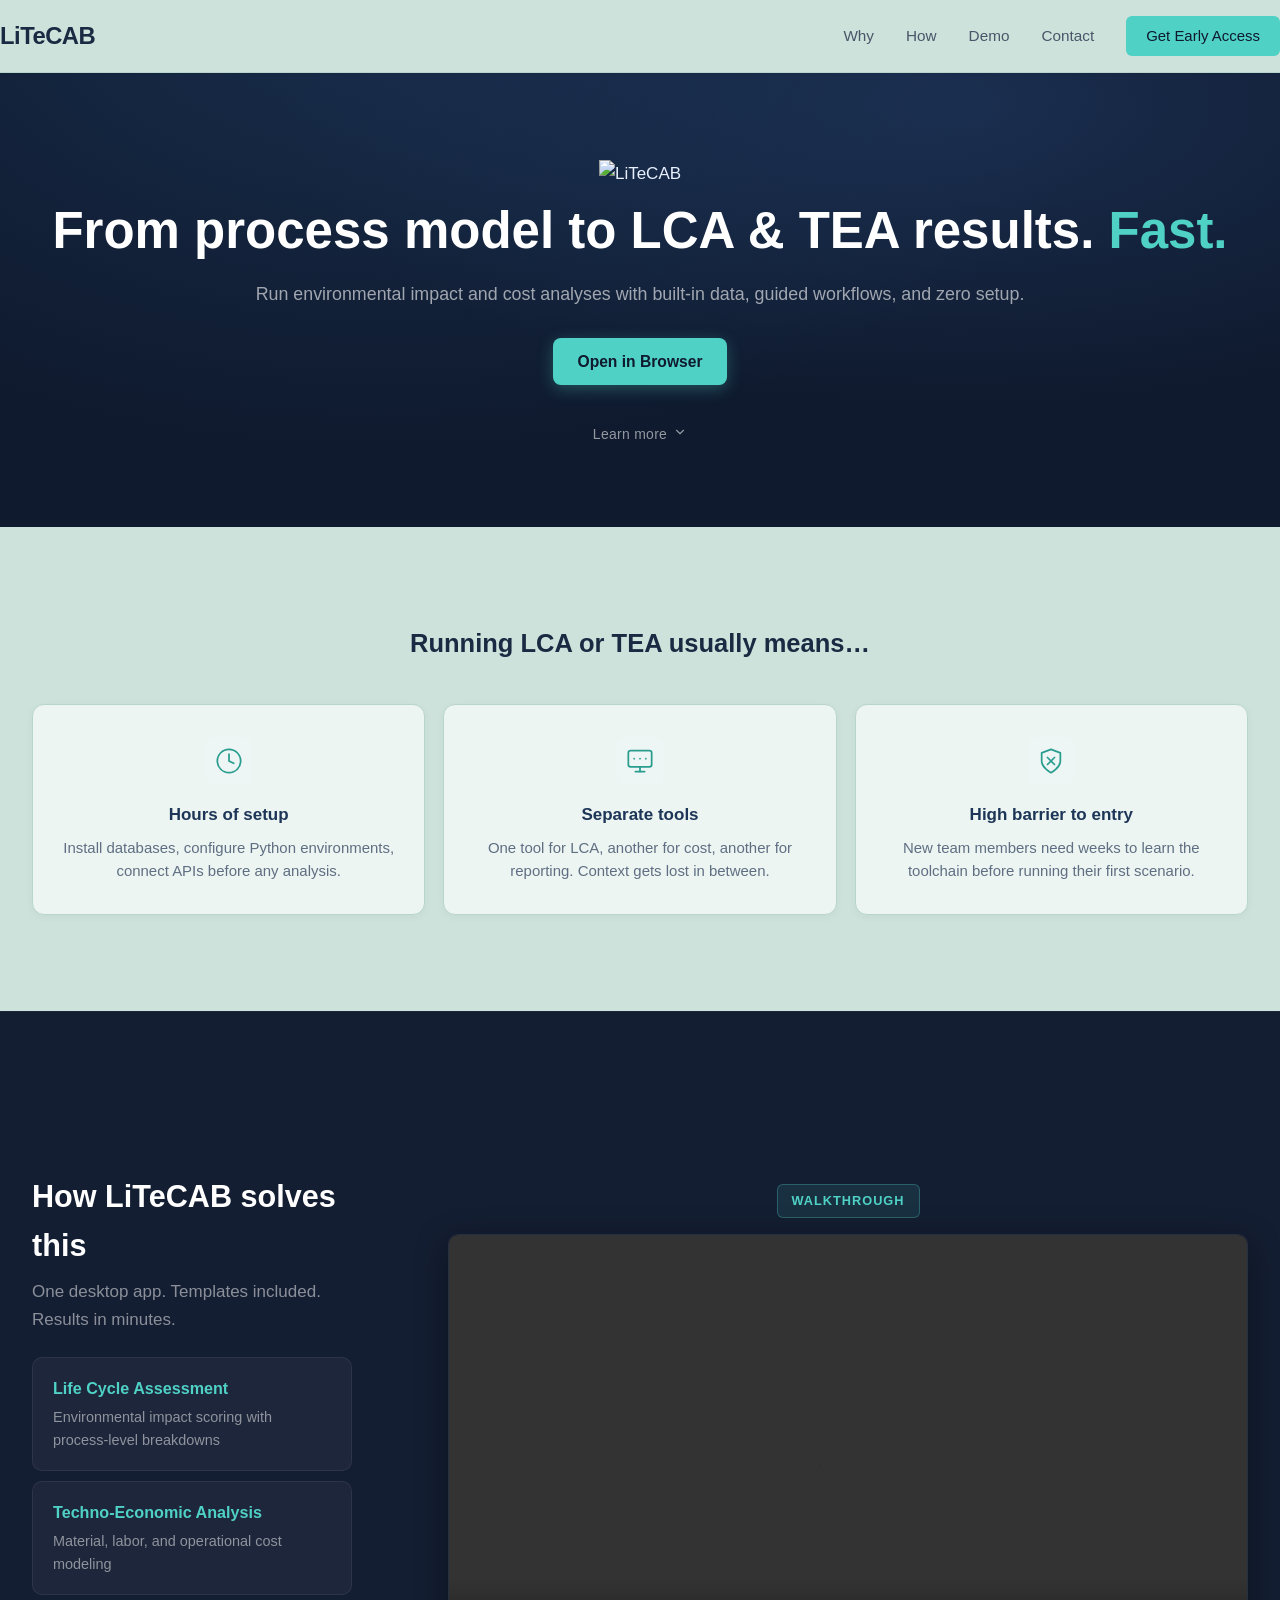
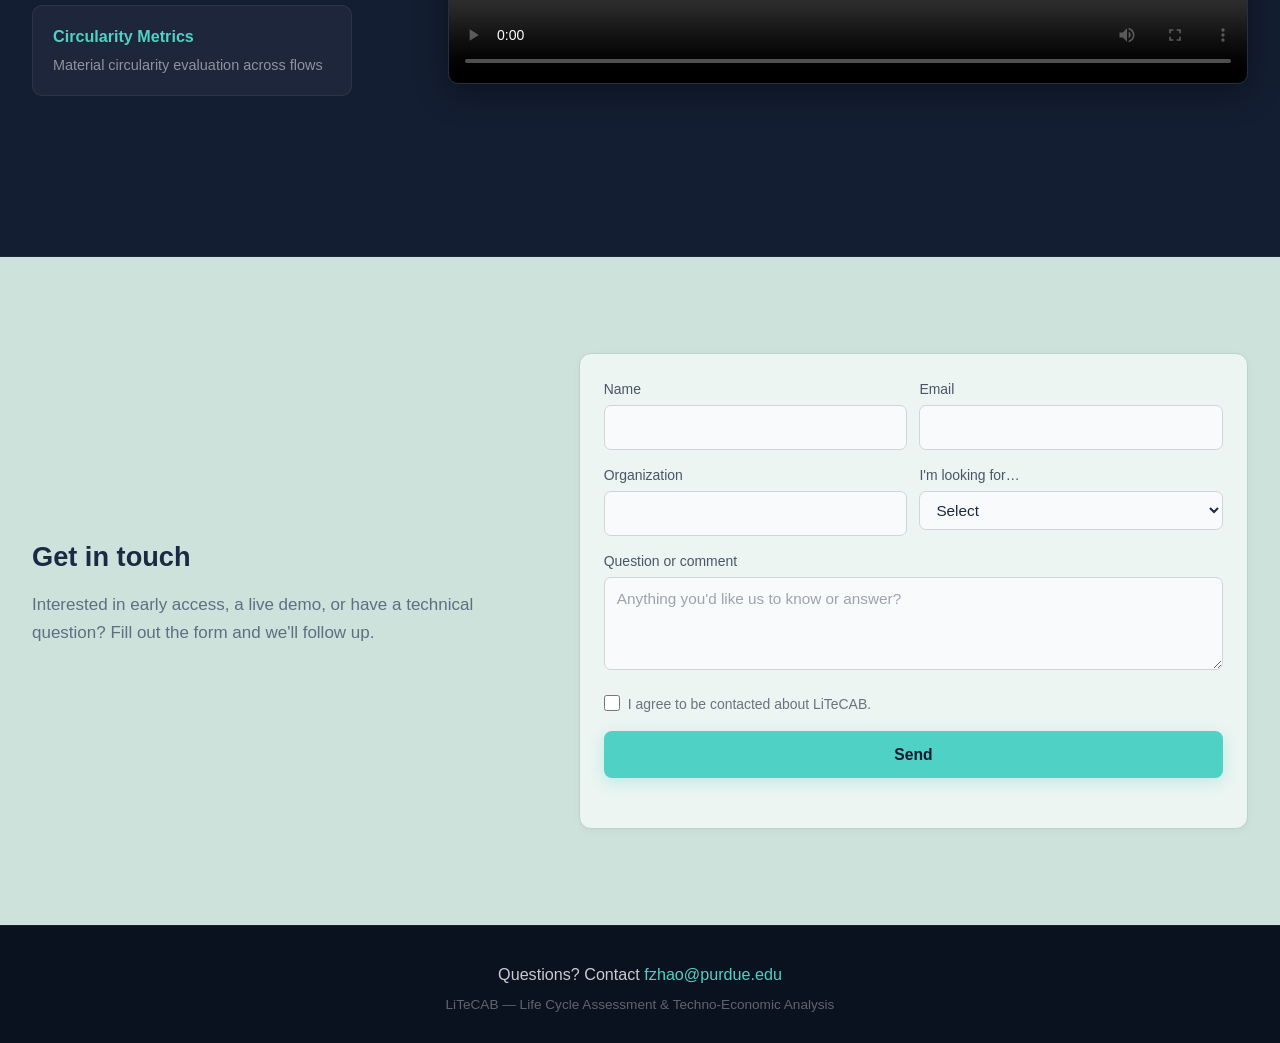
==== index.html @ 4bc596f0 "style: switch typography to Satoshi, bump base size to 17px" ====
<!DOCTYPE html>
<html lang="en">
<head>
  <meta charset="UTF-8">
  <meta name="viewport" content="width=device-width, initial-scale=1.0">
  <title>LiTeCAB — LCA &amp; TEA for Process Engineering</title>
  <meta name="description" content="LiTeCAB Desktop — life cycle assessment and techno-economic analysis in one guided workflow. Currently featuring battery process templates.">
  <link rel="preconnect" href="https://fonts.googleapis.com">
  <link rel="preconnect" href="https://fonts.gstatic.com" crossorigin>
  <link href="https://api.fontshare.com/v2/css?f[]=satoshi@300,400,500,700,900&display=swap" rel="stylesheet">
  <link rel="stylesheet" href="styles.css">
</head>
<body>

  <!-- ═══ Navbar ═══ -->
  <nav class="navbar" id="top">
    <div class="container nav-inner">
      <a href="#top" class="nav-brand">LiTeCAB</a>
      <div class="nav-links">
        <a href="#problem">Why</a>
        <a href="#solution">How</a>
        <a href="./app/">Demo</a>
        <a href="#footer">Contact</a>
        <a href="#contact" class="nav-cta">Get Early Access</a>
      </div>
    </div>
  </nav>

  <main>

    <!-- ═══ Hero ═══ -->
    <section class="hero">
      <div class="container hero-inner">
        <img src="logo.png" alt="LiTeCAB" class="hero-logo">
        <h1>From process model to LCA &amp; TEA results. <em>Fast.</em></h1>
        <p class="hero-desc">
          Run environmental impact and cost analyses with built-in data,
          guided workflows, and zero setup.
        </p>
        <div class="hero-btns">
          <a href="./app/" class="btn btn-primary">Open in Browser</a>
        </div>
        <a href="#problem" class="hero-scroll-hint" aria-label="Scroll to learn more">
          Learn more
          <span class="chev" aria-hidden="true">
            <svg width="14" height="14" viewBox="0 0 24 24" fill="none" stroke="currentColor" stroke-width="2" stroke-linecap="round" stroke-linejoin="round"><polyline points="6 9 12 15 18 9"/></svg>
          </span>
        </a>
      </div>
    </section>

    <!-- ═══ Problem ═══ -->
    <section class="section section-light" id="problem">
      <div class="container">
        <h2 class="section-heading">Running LCA or TEA usually means&hellip;</h2>
        <div class="cards-row">
          <div class="card">
            <div class="card-icon"><svg width="28" height="28" viewBox="0 0 24 24" fill="none" stroke="currentColor" stroke-width="1.5" stroke-linecap="round" stroke-linejoin="round"><circle cx="12" cy="12" r="10"/><polyline points="12 6 12 12 16 14"/></svg></div>
            <h3>Hours of setup</h3>
            <p>Install databases, configure Python environments, connect APIs before any analysis.</p>
          </div>
          <div class="card">
            <div class="card-icon"><svg width="28" height="28" viewBox="0 0 24 24" fill="none" stroke="currentColor" stroke-width="1.5" stroke-linecap="round" stroke-linejoin="round"><rect x="2" y="3" width="20" height="14" rx="2"/><line x1="8" y1="21" x2="16" y2="21"/><line x1="12" y1="17" x2="12" y2="21"/><line x1="7" y1="10" x2="7" y2="10.01"/><line x1="12" y1="10" x2="12" y2="10.01"/><line x1="17" y1="10" x2="17" y2="10.01"/></svg></div>
            <h3>Separate tools</h3>
            <p>One tool for LCA, another for cost, another for reporting. Context gets lost in between.</p>
          </div>
          <div class="card">
            <div class="card-icon"><svg width="28" height="28" viewBox="0 0 24 24" fill="none" stroke="currentColor" stroke-width="1.5" stroke-linecap="round" stroke-linejoin="round"><path d="M12 22s8-4 8-10V5l-8-3-8 3v7c0 6 8 10 8 10z"/><line x1="9" y1="9" x2="15" y2="15"/><line x1="15" y1="9" x2="9" y2="15"/></svg></div>
            <h3>High barrier to entry</h3>
            <p>New team members need weeks to learn the toolchain before running their first scenario.</p>
          </div>
        </div>
      </div>
    </section>

    <!-- ═══ Solution + Walkthrough ═══ -->
    <section class="section section-alt" id="solution">
      <div class="container solution-grid">
        <div class="solution-left">
          <h2 class="section-heading">How LiTeCAB solves this</h2>
          <p class="section-lead">One desktop app. Templates included. Results in minutes.</p>
          <div class="features">
            <div class="feat">
              <strong>Life Cycle Assessment</strong>
              <span>Environmental impact scoring with process-level breakdowns</span>
            </div>
            <div class="feat">
              <strong>Techno-Economic Analysis</strong>
              <span>Material, labor, and operational cost modeling</span>
            </div>
            <div class="feat">
              <strong>Circularity Metrics</strong>
              <span>Material circularity evaluation across flows</span>
            </div>
          </div>
        </div>
        <div class="solution-right">
          <span class="video-badge-btn">Walkthrough</span>
          <div class="video-frame">
            <video controls preload="metadata">
              <source src="walkthrough.mp4" type="video/mp4">
              Your browser does not support the video tag.
            </video>
          </div>
        </div>
      </div>
    </section>

    <!-- ═══ CTA + Form ═══ -->
    <section class="section section-light" id="contact">
      <div class="container">
        <div class="cta-block">
          <div class="cta-text">
            <h2>Get in touch</h2>
            <p>
              Interested in early access, a live demo, or have a technical question?
              Fill out the form and we'll follow up.
            </p>
          </div>
          <form id="interest-form" class="cta-form" novalidate>
            <div class="f-row f-2col">
              <div class="f-group">
                <label for="name">Name</label>
                <input id="name" name="name" type="text" autocomplete="name" required>
              </div>
              <div class="f-group">
                <label for="email">Email</label>
                <input id="email" name="email" type="email" autocomplete="email" required>
              </div>
            </div>
            <div class="f-row f-2col">
              <div class="f-group">
                <label for="organization">Organization</label>
                <input id="organization" name="organization" type="text" autocomplete="organization">
              </div>
              <div class="f-group">
                <label for="next_step">I'm looking for&hellip;</label>
                <select id="next_step" name="next_step" required>
                  <option value="">Select</option>
                  <option value="early-access">Early access</option>
                  <option value="live-demo">A live demo</option>
                  <option value="technical-discussion">Technical discussion</option>
                  <option value="exploring">Just exploring</option>
                </select>
              </div>
            </div>
            <div class="f-group">
              <label for="inquiry">Question or comment</label>
              <textarea id="inquiry" name="inquiry" rows="3" placeholder="Anything you'd like us to know or answer?"></textarea>
            </div>
            <div class="f-check">
              <input id="consent" name="consent" type="checkbox" required>
              <label for="consent">I agree to be contacted about LiTeCAB.</label>
            </div>
            <button class="btn btn-primary btn-full" type="submit">Send</button>
            <p id="form-status" class="form-status" role="status" aria-live="polite"></p>
          </form>
        </div>
      </div>
    </section>

  </main>

  <footer class="site-footer" id="footer">
    <div class="container">
      <p class="footer-questions">
        Questions? Contact
        <a href="mailto:fzhao@purdue.edu">fzhao@purdue.edu</a>
      </p>
      <p>LiTeCAB &mdash; Life Cycle Assessment &amp; Techno-Economic Analysis</p>
    </div>
  </footer>

  <script src="script.js" defer></script>
</body>
</html>
---- styles.css ----
/* ── Reset ── */
*, *::before, *::after { box-sizing: border-box; margin: 0; padding: 0; }

/* ── Base ── */
html { scroll-behavior: smooth; font-size: 17px; }

body {
  font-family: 'Satoshi', -apple-system, BlinkMacSystemFont, 'Segoe UI', sans-serif;
  color: #e8f0fe;
  background: #0f1a2e;
  line-height: 1.6;
  -webkit-font-smoothing: antialiased;
}

.container {
  width: 100%;
  max-width: 1400px;
  margin: 0 auto;
  padding: 0 32px;
}

/* ── Navbar ── */
.navbar {
  position: fixed; top: 0; left: 0; right: 0; z-index: 50;
  background: #cde2db; /* mint tint — same as section-light */
  border-bottom: 1px solid #b9d4cd;
  box-shadow: 0 1px 3px rgba(0,0,0,0.05);
  backdrop-filter: saturate(140%);
}

.nav-inner {
  display: flex; align-items: center; justify-content: space-between;
  height: 72px;
  padding: 0;
}

.nav-brand {
  font-size: 1.4rem;
  font-weight: 700;
  color: #1a2a42;
  text-decoration: none;
  letter-spacing: -0.5px;
}

.nav-links { display: flex; align-items: center; gap: 32px; }

.nav-links a {
  color: #4a5568;
  text-decoration: none;
  font-size: 0.9rem;
  font-weight: 500;
  transition: color 0.2s;
}
.nav-links a:hover { color: #1a2a42; }

.nav-cta {
  background: #4fd1c5 !important;
  color: #0f1a2e !important;
  padding: 8px 20px;
  border-radius: 6px;
  font-weight: 600;
  font-size: 0.88rem !important;
  transition: background 0.2s;
}
.nav-cta:hover { background: #38b2ac !important; }

/* ── Hero ── */
.hero {
  padding: 160px 0 80px;
  text-align: center;
  background:
    radial-gradient(ellipse at 30% 0%, rgba(30,58,95,0.6) 0%, transparent 60%),
    radial-gradient(ellipse at 75% 20%, rgba(42,74,127,0.4) 0%, transparent 50%),
    #0f1a2e;
}

.hero-inner { max-width: 100%; margin: 0 auto; }

.hero-logo {
  height: 240px;
  margin-bottom: 16px;
}

.hero h1 {
  font-size: clamp(2.4rem, 4vw, 3rem);
  font-weight: 700;
  line-height: 1.1;
  margin-bottom: 20px;
  color: #fff;
  white-space: nowrap;
}

.hero h1 em {
  font-style: normal;
  color: #4fd1c5;
}

.hero-desc {
  font-size: 1.05rem;
  color: rgba(255,255,255,0.6);
  max-width: 900px;
  margin: 0 auto 28px;
  line-height: 1.7;
}

.hero-btns {
  display: flex; gap: 12px; justify-content: center;
  margin-bottom: 20px;
}

/* Scroll-down hint under the hero CTA */
.hero-scroll-hint {
  display: inline-flex;
  align-items: center;
  gap: 6px;
  margin-top: 18px;
  color: rgba(255,255,255,0.55);
  font-size: 0.82rem;
  letter-spacing: 0.3px;
  text-decoration: none;
  transition: color 0.2s, transform 0.2s;
}
.hero-scroll-hint:hover { color: #4fd1c5; }
.hero-scroll-hint .chev {
  display: inline-block;
  animation: hint-bounce 1.8s ease-in-out infinite;
}
@keyframes hint-bounce {
  0%, 100% { transform: translateY(0); }
  50%      { transform: translateY(4px); }
}


/* ── Buttons ── */
.btn {
  display: inline-flex; align-items: center; justify-content: center;
  padding: 11px 24px;
  border: none; border-radius: 8px;
  font: inherit; font-size: 0.92rem; font-weight: 600;
  cursor: pointer; text-decoration: none;
  transition: transform 0.15s, background 0.2s, box-shadow 0.2s;
}
.btn:hover { transform: translateY(-1px); }

.btn-primary {
  background: #4fd1c5;
  color: #0f1a2e;
  box-shadow: 0 4px 16px rgba(79,209,197,0.3);
}
.btn-primary:hover { background: #6ee7db; }

.btn-outline {
  background: transparent;
  border: 1px solid rgba(255,255,255,0.2);
  color: rgba(255,255,255,0.8);
}
.btn-outline:hover {
  background: rgba(255,255,255,0.06);
  border-color: rgba(255,255,255,0.35);
}

.btn-full { width: 100%; }

/* ── Sections ── */
.section {
  padding: 72px 0;
}

.section-alt {
  background: rgba(255,255,255,0.02);
  border-top: 1px solid rgba(255,255,255,0.04);
  border-bottom: 1px solid rgba(255,255,255,0.04);
}

.section-heading {
  font-size: 1.8rem;
  font-weight: 700;
  text-align: center;
  margin-bottom: 8px;
  color: #fff;
}

.section-lead {
  text-align: center;
  color: rgba(255,255,255,0.5);
  font-size: 1rem;
  margin-bottom: 36px;
}

/* ── Light sections (Problem, CTA) ── */
.section-light {
  background: #cde2db !important; /* mint-tinted, clearly not pure white */
  color: #1a2a42;
  padding: 96px 0;
}

.section-light .section-heading {
  color: #1a2a42;
  font-size: 1.5rem;
  margin-bottom: 40px;
}

.section-light .cta-text h2 {
  color: #1a2a42 !important;
}

.section-light .cta-text p {
  color: #5f6e82 !important;
}

.section-light .cta-form {
  background: #ecf5f2;
  border: 1px solid #b9d4cd;
  box-shadow: 0 2px 8px rgba(0,0,0,0.04);
}

.section-light .f-group label {
  color: #4a5568;
}

.section-light .f-group input,
.section-light .f-group select,
.section-light .f-group textarea {
  background: #f9fafb;
  border: 1px solid #d1d5db;
  color: #1a2a42;
}

.section-light .f-group input::placeholder,
.section-light .f-group textarea::placeholder {
  color: #9ca3af;
}

.section-light .f-group select option {
  background: #fff;
  color: #1a2a42;
}

.section-light .f-check label {
  color: #6b7280;
}

.section-light .form-status {
  color: #6b7280;
}

/* ── Problem cards ── */
.cards-row {
  display: grid;
  grid-template-columns: repeat(3, 1fr);
  gap: 18px;
}

.card {
  background: #ecf5f2;
  border: 1px solid #b9d4cd;
  border-radius: 12px;
  padding: 32px 24px;
  text-align: center;
  box-shadow: 0 2px 8px rgba(0,0,0,0.04);
}

.card-icon {
  display: flex; align-items: center; justify-content: center;
  width: 48px; height: 48px;
  margin: 0 auto 16px;
  background: #eef6f5;
  border-radius: 10px;
  color: #2a9d8f;
}

.card h3 {
  font-size: 1rem;
  font-weight: 600;
  margin-bottom: 8px;
  color: #1d3556;
}

.card p {
  font-size: 0.88rem;
  color: #5f6e82;
  line-height: 1.55;
}

/* ── Solution grid ── */
.solution-grid {
  display: grid !important;
  grid-template-columns: 1fr 2.5fr !important;
  gap: 96px;
  align-items: center;
  min-height: 700px;
}

.solution-left {
  display: block;
}

.solution-left .section-heading {
  text-align: left;
  margin-bottom: 8px;
}

.solution-left .section-lead {
  text-align: left;
  margin-bottom: 24px;
}

.solution-right {
  display: flex;
  flex-direction: column;
  align-items: center;
}

.video-badge-btn {
  display: inline-block;
  font-size: 0.75rem;
  font-weight: 600;
  text-transform: uppercase;
  letter-spacing: 1px;
  color: #4fd1c5;
  background: rgba(79,209,197,0.1);
  border: 1px solid rgba(79,209,197,0.3);
  padding: 6px 14px;
  border-radius: 6px;
  margin-bottom: 16px;
}

/* ── Features ── */
.features {
  display: grid;
  grid-template-columns: 1fr;
  gap: 10px;
}

.feat {
  display: flex; flex-direction: column;
  background: rgba(255,255,255,0.04);
  border: 1px solid rgba(255,255,255,0.07);
  border-radius: 10px;
  padding: 18px 20px;
}

.feat strong {
  font-size: 0.95rem;
  color: #4fd1c5;
  margin-bottom: 4px;
}

.feat span {
  font-size: 0.85rem;
  color: rgba(255,255,255,0.5);
}

/* ── Video ── */
.video-frame {
  border-radius: 10px;
  overflow: hidden;
  border: 1px solid rgba(255,255,255,0.08);
  box-shadow: 0 8px 32px rgba(0,0,0,0.4);
  width: 100%;
  aspect-ratio: 16 / 9;
}

.video-frame video {
  width: 100%;
  height: 100%;
  object-fit: contain;
  display: block;
  background: #0a1220;
}

/* ── CTA / Form ── */
.cta-block {
  display: grid;
  grid-template-columns: 1fr 1.3fr;
  gap: 32px;
  align-items: center;
}

.cta-text h2 {
  font-size: 1.6rem;
  font-weight: 700;
  margin-bottom: 12px;
  color: #fff;
}

.cta-text p {
  color: rgba(255,255,255,0.55);
  line-height: 1.65;
}

.cta-form {
  background: rgba(255,255,255,0.04);
  border: 1px solid rgba(255,255,255,0.07);
  border-radius: 12px;
  padding: 24px;
}

.f-group { margin-bottom: 14px; }

.f-group label {
  display: block;
  font-size: 0.82rem;
  font-weight: 500;
  color: rgba(255,255,255,0.6);
  margin-bottom: 5px;
}

.f-group input,
.f-group select,
.f-group textarea {
  width: 100%;
  padding: 9px 12px;
  background: rgba(255,255,255,0.06);
  border: 1px solid rgba(255,255,255,0.1);
  border-radius: 7px;
  color: #fff;
  font: inherit;
  font-size: 0.9rem;
  transition: border-color 0.15s;
}

.f-group input:focus,
.f-group select:focus,
.f-group textarea:focus {
  outline: none;
  border-color: rgba(79,209,197,0.5);
}

.f-group input::placeholder,
.f-group textarea::placeholder {
  color: rgba(255,255,255,0.25);
}

.f-group select option { background: #1e3050; color: #fff; }

.f-group textarea { resize: vertical; }

.f-row { display: grid; gap: 12px; }
.f-2col { grid-template-columns: 1fr 1fr; }

.f-check {
  display: flex; align-items: start; gap: 8px;
  margin-bottom: 16px;
}
.f-check input { width: 16px; height: 16px; margin-top: 2px; flex-shrink: 0; }
.f-check label { font-size: 0.82rem; color: rgba(255,255,255,0.45); }

.form-status {
  margin-top: 8px;
  min-height: 18px;
  font-size: 0.85rem;
  color: rgba(255,255,255,0.5);
}

/* ── Footer ── */
.site-footer {
  background: #0a1220;
  border-top: 1px solid rgba(255,255,255,0.06);
  padding: 36px 0 28px;
  text-align: center;
}

.site-footer .footer-questions {
  font-size: 0.95rem;
  color: rgba(255,255,255,0.78);
  margin-bottom: 6px;
}

.site-footer .footer-questions a {
  color: #4fd1c5;
  text-decoration: none;
  font-weight: 500;
}
.site-footer .footer-questions a:hover { text-decoration: underline; }

.site-footer p {
  font-size: 0.8rem;
  color: rgba(255,255,255,0.35);
  margin: 0;
}

/* ── Responsive ── */
@media (max-width: 1200px) {
  .container { max-width: 1000px; }
  .solution-grid { gap: 48px; }
}

@media (max-width: 768px) {
  .hero { padding: 130px 0 60px; }
  .hero-logo { height: 160px; }
  .hero h1 { font-size: 1.8rem; white-space: normal; }
  .cards-row { grid-template-columns: 1fr; }
  .solution-grid { grid-template-columns: 1fr !important; gap: 32px; min-height: auto; }
  .solution-left .section-heading,
  .solution-left .section-lead { text-align: center; }
  .solution-right { align-items: center; }
  .cta-block { grid-template-columns: 1fr; }
  .f-2col { grid-template-columns: 1fr; }
  .nav-links a:not(.nav-cta) { display: none; }
  .hero-btns { flex-direction: column; align-items: center; }
  .section-light { padding: 64px 0; }
}
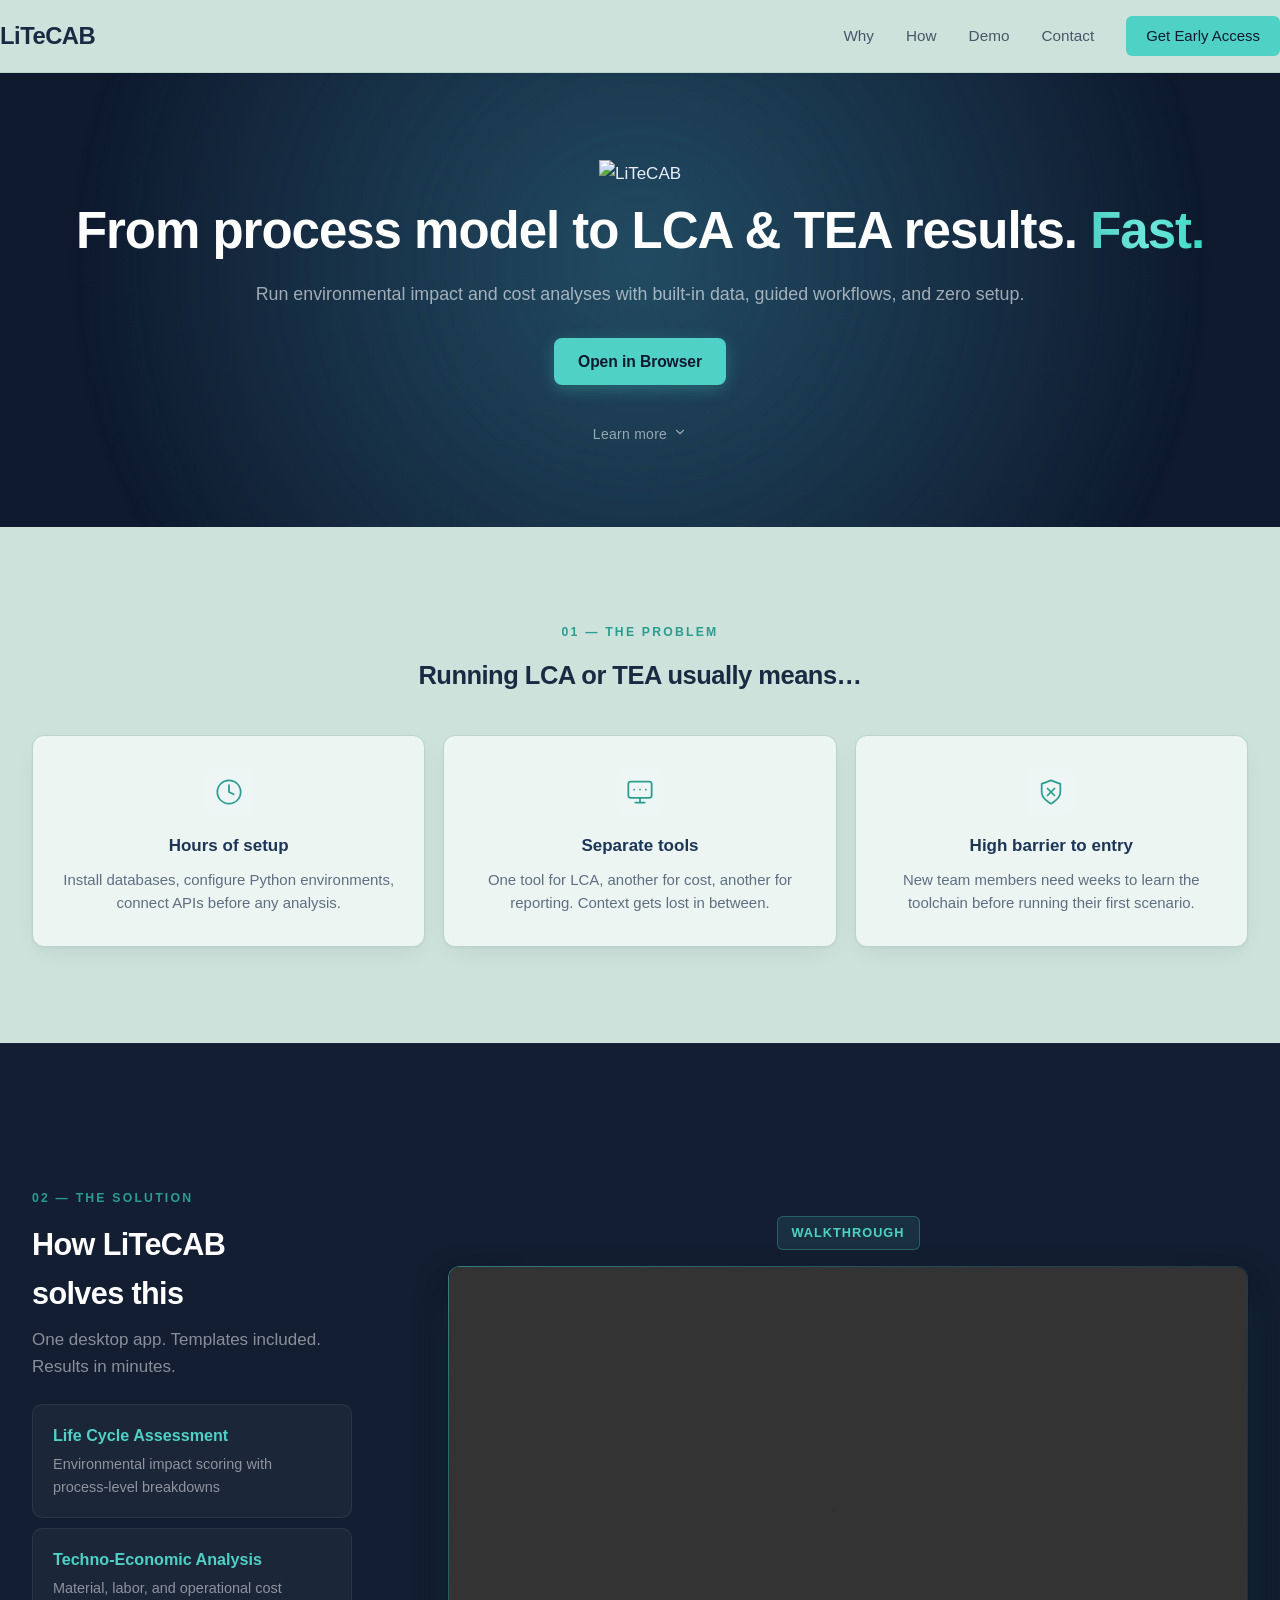
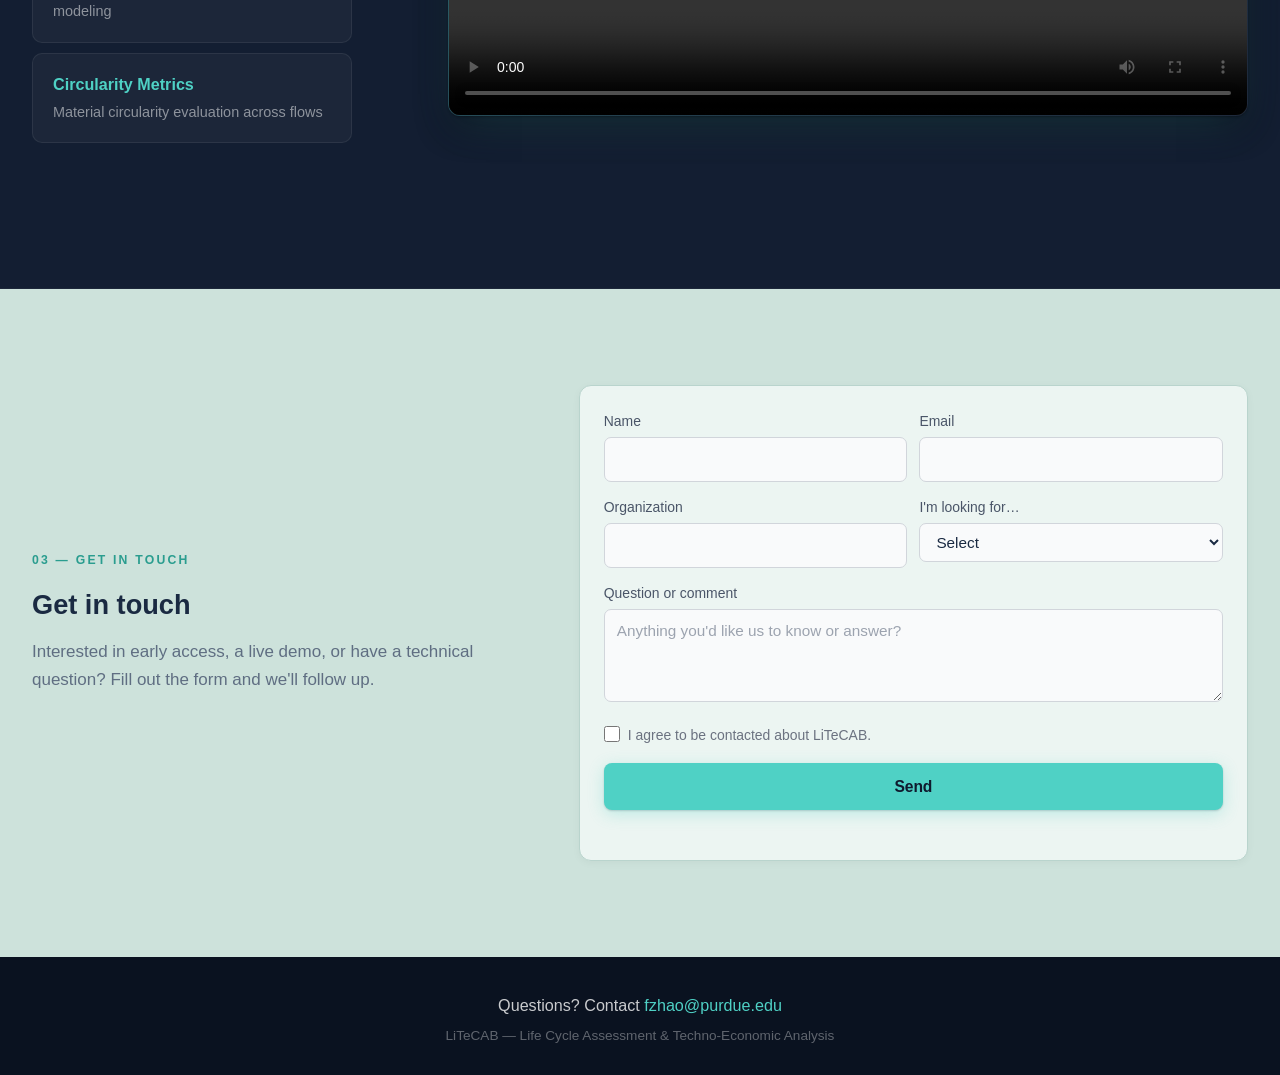
==== commit 25d4b569: "feat: hero gradient drift, section kickers, shrink-on-scroll nav, scroll progress bar, gradient vide" ====
--- a/index.html
+++ b/index.html
@@ -11,6 +11,8 @@
   <link rel="stylesheet" href="styles.css">
 </head>
 <body>
+
+  <div class="scroll-progress" id="scroll-progress" aria-hidden="true"></div>
 
   <!-- ═══ Navbar ═══ -->
   <nav class="navbar" id="top">
@@ -52,6 +54,7 @@
     <!-- ═══ Problem ═══ -->
     <section class="section section-light" id="problem">
       <div class="container">
+        <span class="section-kicker">01 — The Problem</span>
         <h2 class="section-heading">Running LCA or TEA usually means&hellip;</h2>
         <div class="cards-row">
           <div class="card">
@@ -77,6 +80,7 @@
     <section class="section section-alt" id="solution">
       <div class="container solution-grid">
         <div class="solution-left">
+          <span class="section-kicker">02 — The Solution</span>
           <h2 class="section-heading">How LiTeCAB solves this</h2>
           <p class="section-lead">One desktop app. Templates included. Results in minutes.</p>
           <div class="features">
@@ -111,6 +115,7 @@
       <div class="container">
         <div class="cta-block">
           <div class="cta-text">
+            <span class="section-kicker">03 — Get in Touch</span>
             <h2>Get in touch</h2>
             <p>
               Interested in early access, a live demo, or have a technical question?
--- a/styles.css
+++ b/styles.css
@@ -1,5 +1,36 @@
 /* ── Reset ── */
 *, *::before, *::after { box-sizing: border-box; margin: 0; padding: 0; }
+
+/* ── Selection ── */
+::selection { background: #4fd1c5; color: #0f1a2e; }
+
+/* ── Scroll progress bar ── */
+.scroll-progress {
+  position: fixed;
+  top: 0; left: 0; right: 0;
+  height: 2px;
+  z-index: 100;
+  background: linear-gradient(90deg, #4fd1c5 0%, #6ee7db 50%, #38d9c4 100%);
+  transform: scaleX(0);
+  transform-origin: left;
+  pointer-events: none;
+  will-change: transform;
+}
+
+/* ── Reveal-on-scroll ── */
+.reveal {
+  opacity: 0;
+  transform: translateY(16px);
+  transition: opacity 0.7s ease, transform 0.7s ease;
+  will-change: opacity, transform;
+}
+.reveal.is-visible {
+  opacity: 1;
+  transform: none;
+}
+@media (prefers-reduced-motion: reduce) {
+  .reveal { opacity: 1; transform: none; transition: none; }
+}
 
 /* ── Base ── */
 html { scroll-behavior: smooth; font-size: 17px; }
@@ -26,13 +57,22 @@
   border-bottom: 1px solid #b9d4cd;
   box-shadow: 0 1px 3px rgba(0,0,0,0.05);
   backdrop-filter: saturate(140%);
+  transition: background 0.25s ease, box-shadow 0.25s ease, backdrop-filter 0.25s ease, border-color 0.25s ease;
+}
+.navbar.is-scrolled {
+  background: rgba(205,226,219,0.82);
+  backdrop-filter: saturate(160%) blur(12px);
+  border-bottom-color: rgba(185,212,205,0.5);
+  box-shadow: 0 4px 18px rgba(15,26,46,0.08);
 }
 
 .nav-inner {
   display: flex; align-items: center; justify-content: space-between;
   height: 72px;
   padding: 0;
-}
+  transition: height 0.25s ease;
+}
+.navbar.is-scrolled .nav-inner { height: 56px; }
 
 .nav-brand {
   font-size: 1.4rem;
@@ -45,12 +85,25 @@
 .nav-links { display: flex; align-items: center; gap: 32px; }
 
 .nav-links a {
+  position: relative;
   color: #4a5568;
   text-decoration: none;
   font-size: 0.9rem;
   font-weight: 500;
   transition: color 0.2s;
 }
+.nav-links a:not(.nav-cta)::after {
+  content: "";
+  position: absolute;
+  left: 0; right: 0; bottom: -4px;
+  height: 2px;
+  background: #2a9d8f;
+  border-radius: 2px;
+  transform: scaleX(0);
+  transform-origin: left;
+  transition: transform 0.25s ease;
+}
+.nav-links a:not(.nav-cta):hover::after { transform: scaleX(1); }
 .nav-links a:hover { color: #1a2a42; }
 
 .nav-cta {
@@ -66,15 +119,42 @@
 
 /* ── Hero ── */
 .hero {
+  position: relative;
+  overflow: hidden;
   padding: 160px 0 80px;
   text-align: center;
-  background:
-    radial-gradient(ellipse at 30% 0%, rgba(30,58,95,0.6) 0%, transparent 60%),
-    radial-gradient(ellipse at 75% 20%, rgba(42,74,127,0.4) 0%, transparent 50%),
-    #0f1a2e;
-}
-
-.hero-inner { max-width: 100%; margin: 0 auto; }
+  background: #0f1a2e;
+}
+.hero::before,
+.hero::after {
+  content: "";
+  position: absolute;
+  inset: -25%;
+  pointer-events: none;
+  z-index: 0;
+  will-change: transform;
+}
+.hero::before {
+  background: radial-gradient(circle at 50% 50%, rgba(30,58,95,0.65) 0%, transparent 55%);
+  animation: hero-drift-1 22s ease-in-out infinite alternate;
+}
+.hero::after {
+  background: radial-gradient(circle at 50% 50%, rgba(79,209,197,0.18) 0%, transparent 55%);
+  animation: hero-drift-2 28s ease-in-out infinite alternate;
+}
+@keyframes hero-drift-1 {
+  0%   { transform: translate(-12%, -8%) scale(1); }
+  100% { transform: translate(10%, 6%) scale(1.08); }
+}
+@keyframes hero-drift-2 {
+  0%   { transform: translate(15%, 12%) scale(1.05); }
+  100% { transform: translate(-12%, -8%) scale(1); }
+}
+@media (prefers-reduced-motion: reduce) {
+  .hero::before, .hero::after { animation: none; }
+}
+
+.hero-inner { position: relative; z-index: 1; max-width: 100%; margin: 0 auto; }
 
 .hero-logo {
   height: 240px;
@@ -85,6 +165,8 @@
   font-size: clamp(2.4rem, 4vw, 3rem);
   font-weight: 700;
   line-height: 1.1;
+  letter-spacing: -0.02em;
+  text-wrap: balance;
   margin-bottom: 20px;
   color: #fff;
   white-space: nowrap;
@@ -92,7 +174,11 @@
 
 .hero h1 em {
   font-style: normal;
-  color: #4fd1c5;
+  background: linear-gradient(90deg, #4fd1c5 0%, #6ee7db 50%, #38d9c4 100%);
+  -webkit-background-clip: text;
+          background-clip: text;
+  -webkit-text-fill-color: transparent;
+          color: transparent;
 }
 
 .hero-desc {
@@ -137,17 +223,30 @@
   padding: 11px 24px;
   border: none; border-radius: 8px;
   font: inherit; font-size: 0.92rem; font-weight: 600;
+  letter-spacing: -0.005em;
   cursor: pointer; text-decoration: none;
-  transition: transform 0.15s, background 0.2s, box-shadow 0.2s;
+  transition: transform 0.18s ease, background 0.2s ease, box-shadow 0.25s ease;
 }
 .btn:hover { transform: translateY(-1px); }
+.btn:focus-visible {
+  outline: none;
+  box-shadow: 0 0 0 3px rgba(79,209,197,0.45);
+}
 
 .btn-primary {
   background: #4fd1c5;
   color: #0f1a2e;
-  box-shadow: 0 4px 16px rgba(79,209,197,0.3);
-}
-.btn-primary:hover { background: #6ee7db; }
+  box-shadow:
+    0 4px 16px rgba(79,209,197,0.30),
+    0 1px 2px rgba(15,26,46,0.20);
+}
+.btn-primary:hover {
+  background: #6ee7db;
+  transform: translateY(-2px) scale(1.015);
+  box-shadow:
+    0 8px 28px rgba(79,209,197,0.45),
+    0 2px 6px rgba(15,26,46,0.25);
+}
 
 .btn-outline {
   background: transparent;
@@ -175,10 +274,26 @@
 .section-heading {
   font-size: 1.8rem;
   font-weight: 700;
+  letter-spacing: -0.02em;
+  text-wrap: balance;
   text-align: center;
   margin-bottom: 8px;
   color: #fff;
 }
+
+/* ── Section kicker (eyebrow label) ── */
+.section-kicker {
+  display: block;
+  text-align: center;
+  font-size: 0.72rem;
+  font-weight: 700;
+  text-transform: uppercase;
+  letter-spacing: 0.18em;
+  color: #2a9d8f;
+  margin-bottom: 12px;
+}
+.solution-left .section-kicker,
+.cta-text .section-kicker { text-align: left; }
 
 .section-lead {
   text-align: center;
@@ -257,7 +372,17 @@
   border-radius: 12px;
   padding: 32px 24px;
   text-align: center;
-  box-shadow: 0 2px 8px rgba(0,0,0,0.04);
+  box-shadow:
+    0 1px 2px rgba(15,26,46,0.04),
+    0 8px 24px -8px rgba(15,26,46,0.10);
+  transition: transform 0.25s ease, box-shadow 0.25s ease, border-color 0.25s ease;
+}
+.card:hover {
+  transform: translateY(-3px);
+  border-color: #9ec7be;
+  box-shadow:
+    0 2px 4px rgba(15,26,46,0.06),
+    0 16px 36px -10px rgba(15,26,46,0.18);
 }
 
 .card-icon {
@@ -353,10 +478,17 @@
 
 /* ── Video ── */
 .video-frame {
-  border-radius: 10px;
+  position: relative;
+  border-radius: 12px;
   overflow: hidden;
-  border: 1px solid rgba(255,255,255,0.08);
-  box-shadow: 0 8px 32px rgba(0,0,0,0.4);
+  border: 1.5px solid transparent;
+  background:
+    linear-gradient(#0a1220, #0a1220) padding-box,
+    linear-gradient(135deg, rgba(79,209,197,0.55) 0%, rgba(110,231,219,0.18) 45%, rgba(255,255,255,0.05) 100%) border-box;
+  box-shadow:
+    0 1px 2px rgba(0,0,0,0.3),
+    0 16px 40px -12px rgba(79,209,197,0.18),
+    0 12px 32px rgba(0,0,0,0.4);
   width: 100%;
   aspect-ratio: 16 / 9;
 }
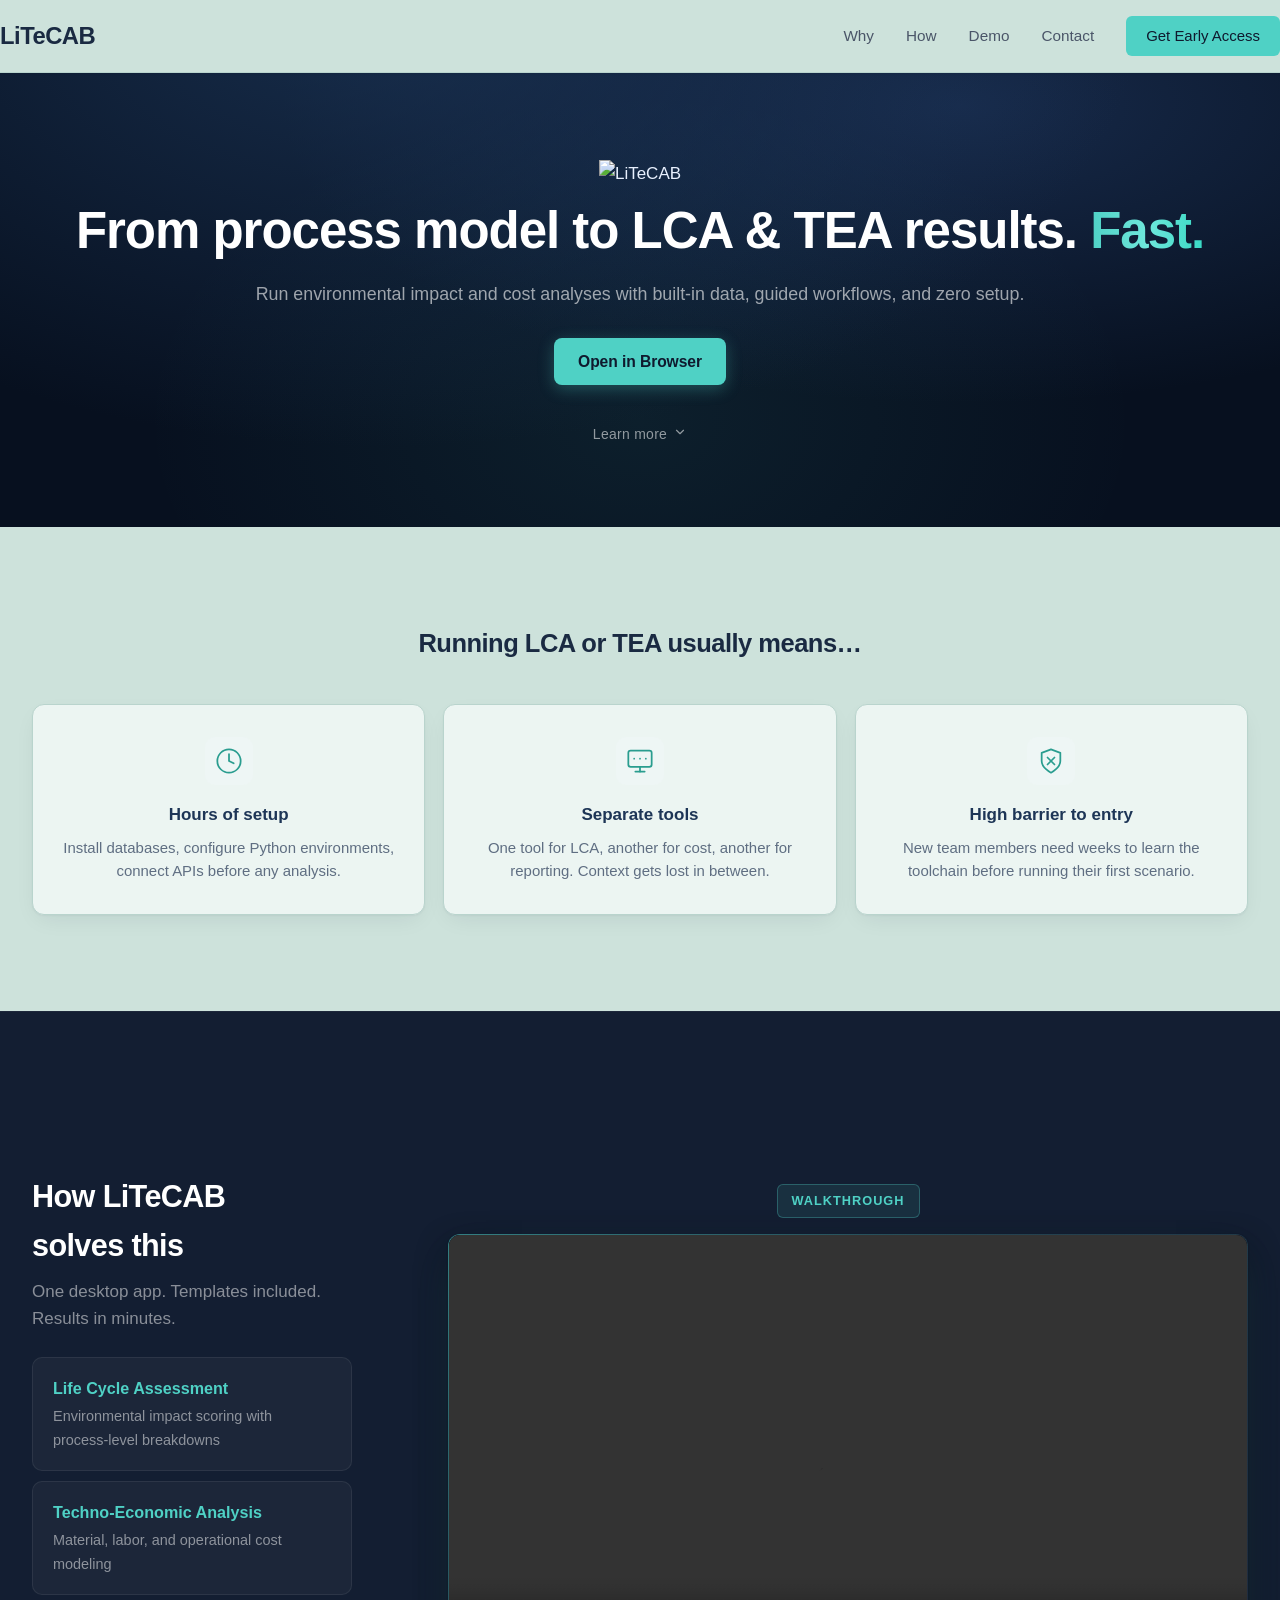
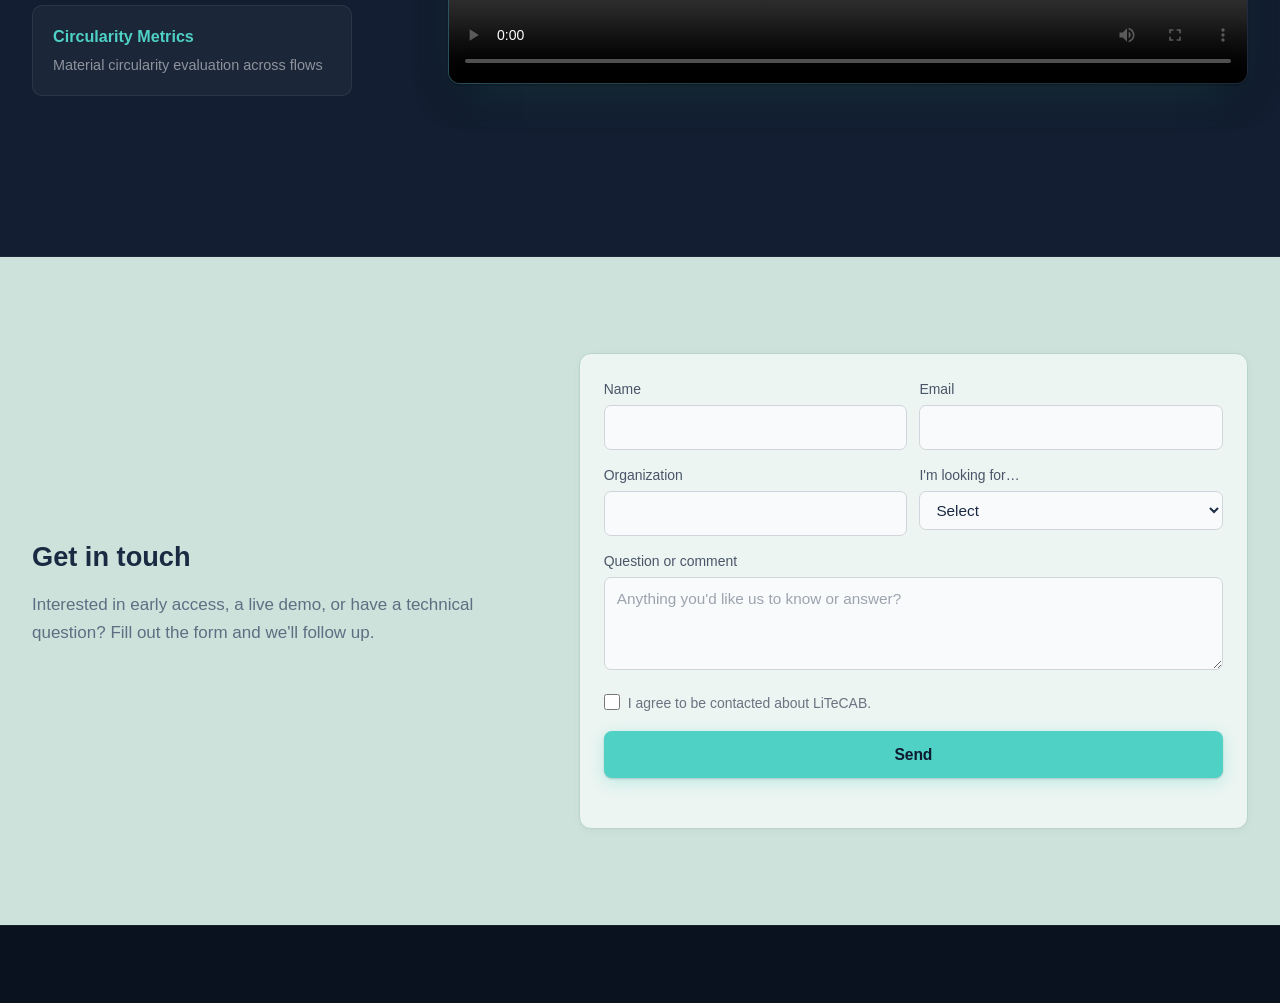
==== commit 2efde2d7: "feat: favicon (battery icon) + fix LiTeCAB brand link scrolling to top" ====
--- a/index.html
+++ b/index.html
@@ -5,6 +5,8 @@
   <meta name="viewport" content="width=device-width, initial-scale=1.0">
   <title>LiTeCAB — LCA &amp; TEA for Process Engineering</title>
   <meta name="description" content="LiTeCAB Desktop — life cycle assessment and techno-economic analysis in one guided workflow. Currently featuring battery process templates.">
+  <link rel="icon" type="image/x-icon" href="favicon.ico">
+  <link rel="shortcut icon" type="image/x-icon" href="favicon.ico">
   <link rel="preconnect" href="https://fonts.googleapis.com">
   <link rel="preconnect" href="https://fonts.gstatic.com" crossorigin>
   <link href="https://api.fontshare.com/v2/css?f[]=satoshi@300,400,500,700,900&display=swap" rel="stylesheet">
@@ -54,7 +56,6 @@
     <!-- ═══ Problem ═══ -->
     <section class="section section-light" id="problem">
       <div class="container">
-        <span class="section-kicker">01 — The Problem</span>
         <h2 class="section-heading">Running LCA or TEA usually means&hellip;</h2>
         <div class="cards-row">
           <div class="card">
@@ -80,7 +81,6 @@
     <section class="section section-alt" id="solution">
       <div class="container solution-grid">
         <div class="solution-left">
-          <span class="section-kicker">02 — The Solution</span>
           <h2 class="section-heading">How LiTeCAB solves this</h2>
           <p class="section-lead">One desktop app. Templates included. Results in minutes.</p>
           <div class="features">
@@ -115,7 +115,6 @@
       <div class="container">
         <div class="cta-block">
           <div class="cta-text">
-            <span class="section-kicker">03 — Get in Touch</span>
             <h2>Get in touch</h2>
             <p>
               Interested in early access, a live demo, or have a technical question?
@@ -167,12 +166,15 @@
   </main>
 
   <footer class="site-footer" id="footer">
-    <div class="container">
+    <div class="container footer-row">
+      <p class="footer-tagline">LiTeCAB &mdash; Life Cycle Assessment &amp; Techno-Economic Analysis</p>
       <p class="footer-questions">
-        Questions? Contact
-        <a href="mailto:fzhao@purdue.edu">fzhao@purdue.edu</a>
+        Questions? Contact <a href="mailto:fzhao@purdue.edu">fzhao@purdue.edu</a>
       </p>
-      <p>LiTeCAB &mdash; Life Cycle Assessment &amp; Techno-Economic Analysis</p>
+      <div class="footer-funding">
+        <span class="footer-funding-label">Supported by</span>
+        <span class="footer-funding-name">ARPA-E CIRCULAR</span>
+      </div>
     </div>
   </footer>
 
--- a/styles.css
+++ b/styles.css
@@ -103,8 +103,10 @@
   transform-origin: left;
   transition: transform 0.25s ease;
 }
-.nav-links a:not(.nav-cta):hover::after { transform: scaleX(1); }
-.nav-links a:hover { color: #1a2a42; }
+.nav-links a:not(.nav-cta):hover::after,
+.nav-links a:not(.nav-cta).is-active::after { transform: scaleX(1); }
+.nav-links a:hover,
+.nav-links a.is-active { color: #1a2a42; }
 
 .nav-cta {
   background: #4fd1c5 !important;
@@ -123,35 +125,11 @@
   overflow: hidden;
   padding: 160px 0 80px;
   text-align: center;
-  background: #0f1a2e;
-}
-.hero::before,
-.hero::after {
-  content: "";
-  position: absolute;
-  inset: -25%;
-  pointer-events: none;
-  z-index: 0;
-  will-change: transform;
-}
-.hero::before {
-  background: radial-gradient(circle at 50% 50%, rgba(30,58,95,0.65) 0%, transparent 55%);
-  animation: hero-drift-1 22s ease-in-out infinite alternate;
-}
-.hero::after {
-  background: radial-gradient(circle at 50% 50%, rgba(79,209,197,0.18) 0%, transparent 55%);
-  animation: hero-drift-2 28s ease-in-out infinite alternate;
-}
-@keyframes hero-drift-1 {
-  0%   { transform: translate(-12%, -8%) scale(1); }
-  100% { transform: translate(10%, 6%) scale(1.08); }
-}
-@keyframes hero-drift-2 {
-  0%   { transform: translate(15%, 12%) scale(1.05); }
-  100% { transform: translate(-12%, -8%) scale(1); }
-}
-@media (prefers-reduced-motion: reduce) {
-  .hero::before, .hero::after { animation: none; }
+  background:
+    radial-gradient(ellipse at 30% 0%, rgba(30,58,95,0.7) 0%, transparent 60%),
+    radial-gradient(ellipse at 75% 20%, rgba(42,74,127,0.45) 0%, transparent 50%),
+    radial-gradient(ellipse at 50% 80%, rgba(79,209,197,0.08) 0%, transparent 55%),
+    #07101f;
 }
 
 .hero-inner { position: relative; z-index: 1; max-width: 100%; margin: 0 auto; }
@@ -281,20 +259,6 @@
   color: #fff;
 }
 
-/* ── Section kicker (eyebrow label) ── */
-.section-kicker {
-  display: block;
-  text-align: center;
-  font-size: 0.72rem;
-  font-weight: 700;
-  text-transform: uppercase;
-  letter-spacing: 0.18em;
-  color: #2a9d8f;
-  margin-bottom: 12px;
-}
-.solution-left .section-kicker,
-.cta-text .section-kicker { text-align: left; }
-
 .section-lead {
   text-align: center;
   color: rgba(255,255,255,0.5);
@@ -392,6 +356,12 @@
   background: #eef6f5;
   border-radius: 10px;
   color: #2a9d8f;
+  transition: background 0.25s ease, color 0.25s ease, transform 0.25s ease;
+}
+.card:hover .card-icon {
+  background: #2a9d8f;
+  color: #fff;
+  transform: scale(1.06);
 }
 
 .card h3 {
@@ -589,27 +559,61 @@
 .site-footer {
   background: #0a1220;
   border-top: 1px solid rgba(255,255,255,0.06);
-  padding: 36px 0 28px;
+  padding: 22px 0;
+}
+
+.footer-row {
+  display: grid;
+  grid-template-columns: 1fr auto 1fr;
+  align-items: center;
+  gap: 24px;
+}
+
+.footer-row > * { margin: 0; }
+
+.footer-tagline {
+  font-size: 0.85rem;
+  color: rgba(255,255,255,0.5);
+  text-align: left;
+  justify-self: start;
+}
+
+.footer-questions {
+  font-size: 0.85rem;
+  color: rgba(255,255,255,0.75);
   text-align: center;
-}
-
-.site-footer .footer-questions {
-  font-size: 0.95rem;
-  color: rgba(255,255,255,0.78);
-  margin-bottom: 6px;
-}
-
-.site-footer .footer-questions a {
+  justify-self: center;
+  white-space: nowrap;
+}
+.footer-questions a {
   color: #4fd1c5;
   text-decoration: none;
   font-weight: 500;
 }
-.site-footer .footer-questions a:hover { text-decoration: underline; }
-
-.site-footer p {
-  font-size: 0.8rem;
-  color: rgba(255,255,255,0.35);
-  margin: 0;
+.footer-questions a:hover { text-decoration: underline; }
+
+.footer-funding {
+  display: inline-flex;
+  align-items: center;
+  gap: 8px;
+  padding: 5px 12px 5px 10px;
+  background: rgba(79,209,197,0.06);
+  border: 1px solid rgba(79,209,197,0.22);
+  border-radius: 999px;
+  justify-self: end;
+}
+.footer-funding-label {
+  font-size: 0.65rem;
+  font-weight: 600;
+  text-transform: uppercase;
+  letter-spacing: 0.16em;
+  color: rgba(255,255,255,0.55);
+}
+.footer-funding-name {
+  font-size: 0.78rem;
+  font-weight: 700;
+  color: #4fd1c5;
+  letter-spacing: 0.05em;
 }
 
 /* ── Responsive ── */
@@ -632,4 +636,9 @@
   .nav-links a:not(.nav-cta) { display: none; }
   .hero-btns { flex-direction: column; align-items: center; }
   .section-light { padding: 64px 0; }
-}
+  .footer-row { grid-template-columns: 1fr; gap: 12px; }
+  .footer-tagline, .footer-questions, .footer-funding {
+    justify-self: center;
+    text-align: center;
+  }
+}
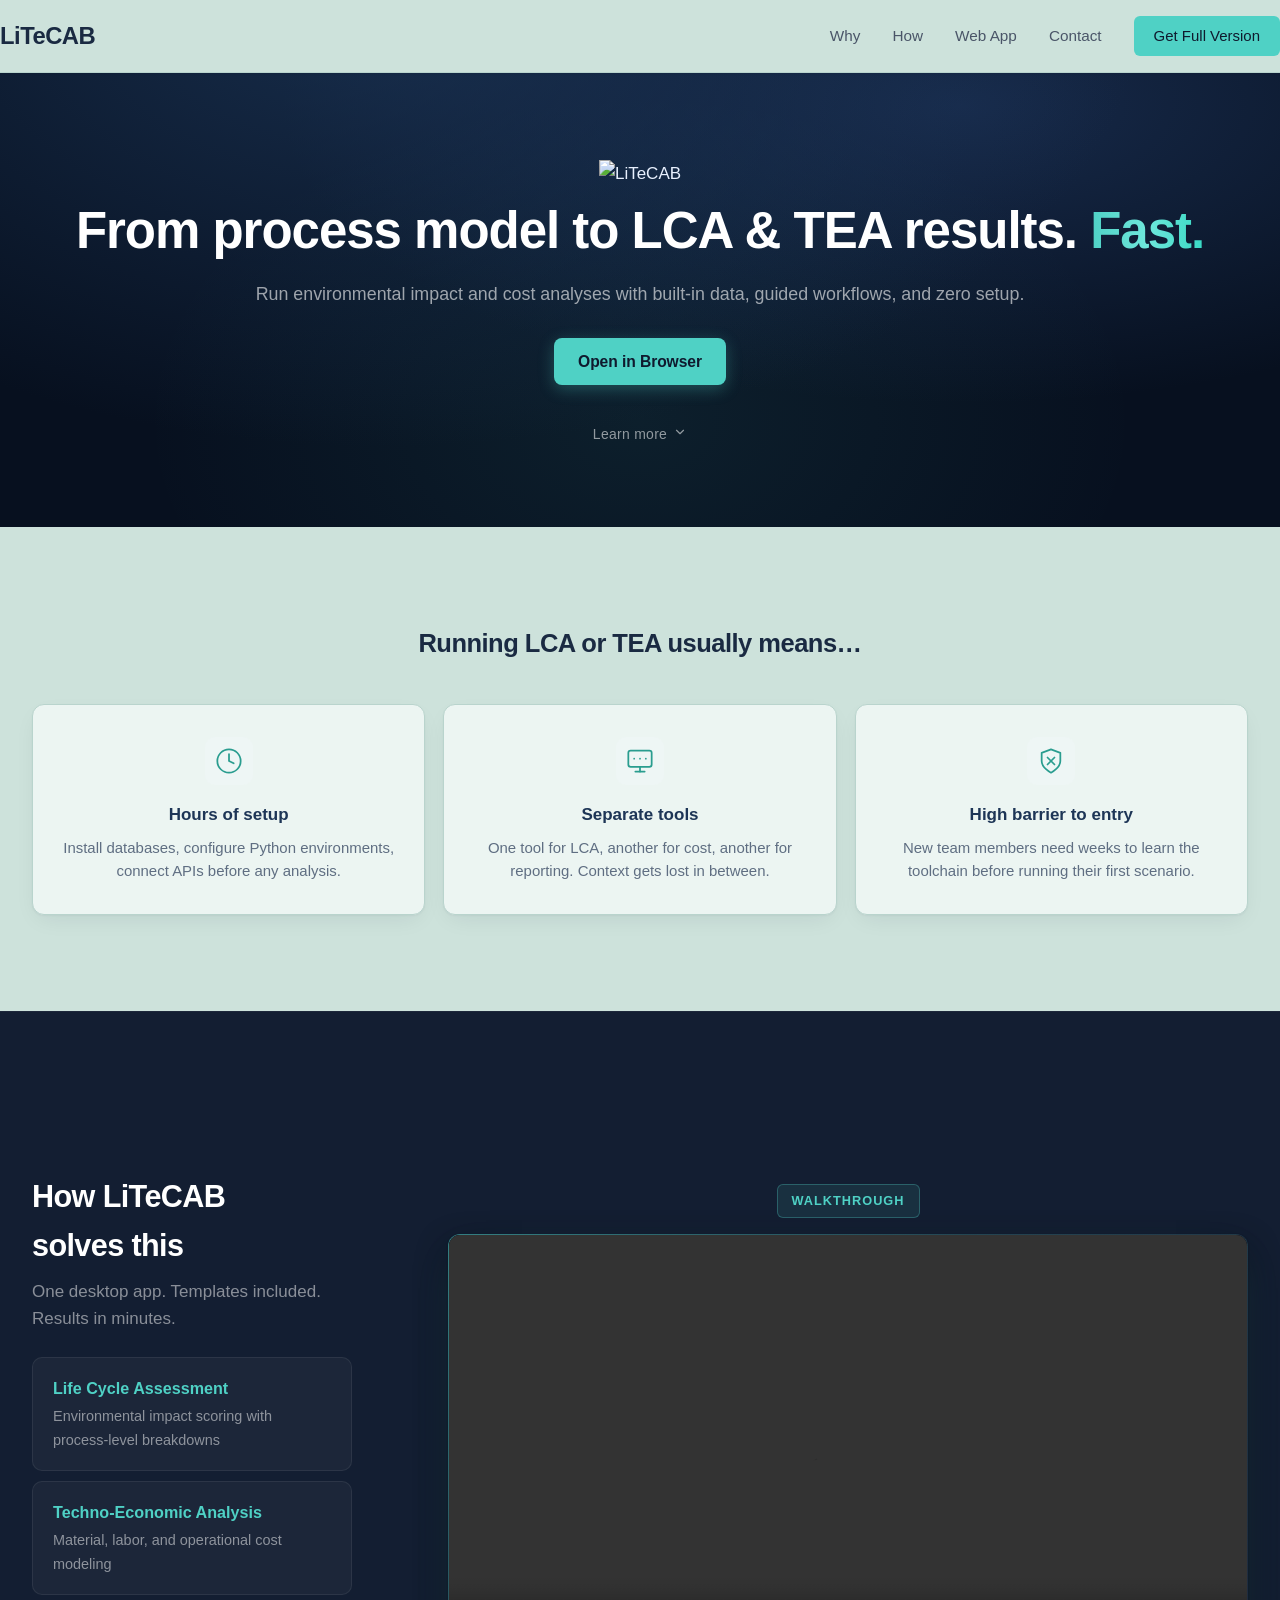
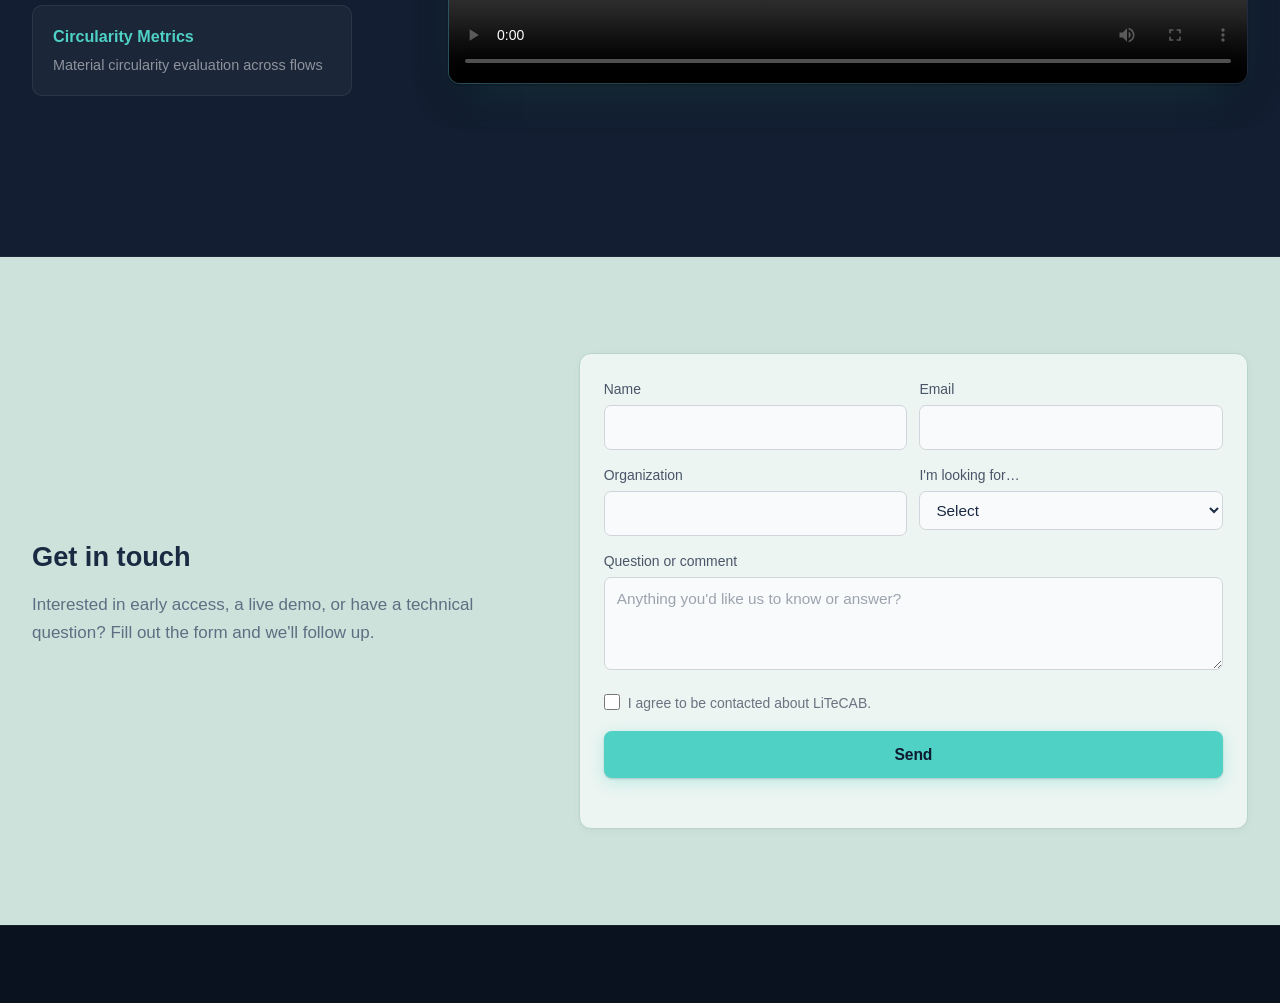
==== commit ac000793: "chore: rename Demo to Web App, Get Early Access to Get Full Version" ====
--- a/index.html
+++ b/index.html
@@ -23,9 +23,9 @@
       <div class="nav-links">
         <a href="#problem">Why</a>
         <a href="#solution">How</a>
-        <a href="./app/">Demo</a>
+        <a href="./app/">Web App</a>
         <a href="#footer">Contact</a>
-        <a href="#contact" class="nav-cta">Get Early Access</a>
+        <a href="#contact" class="nav-cta">Get Full Version</a>
       </div>
     </div>
   </nav>
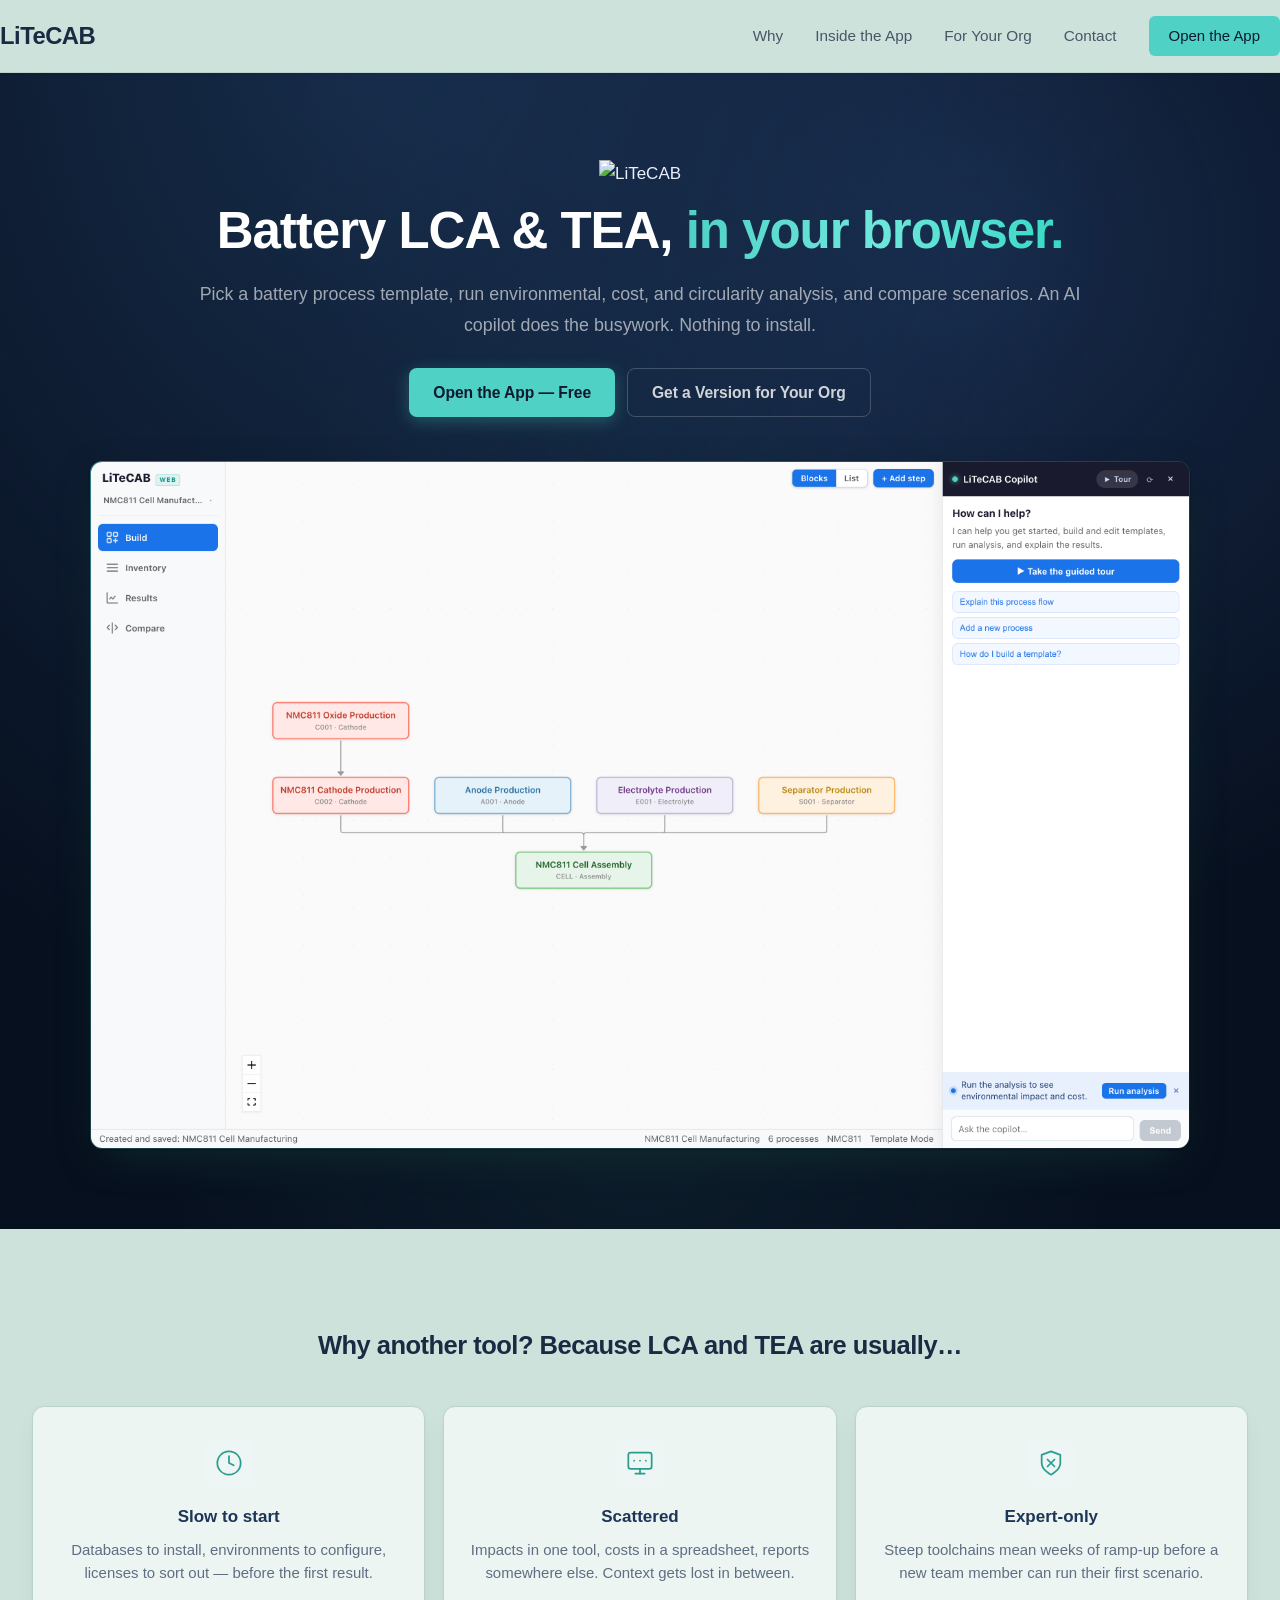
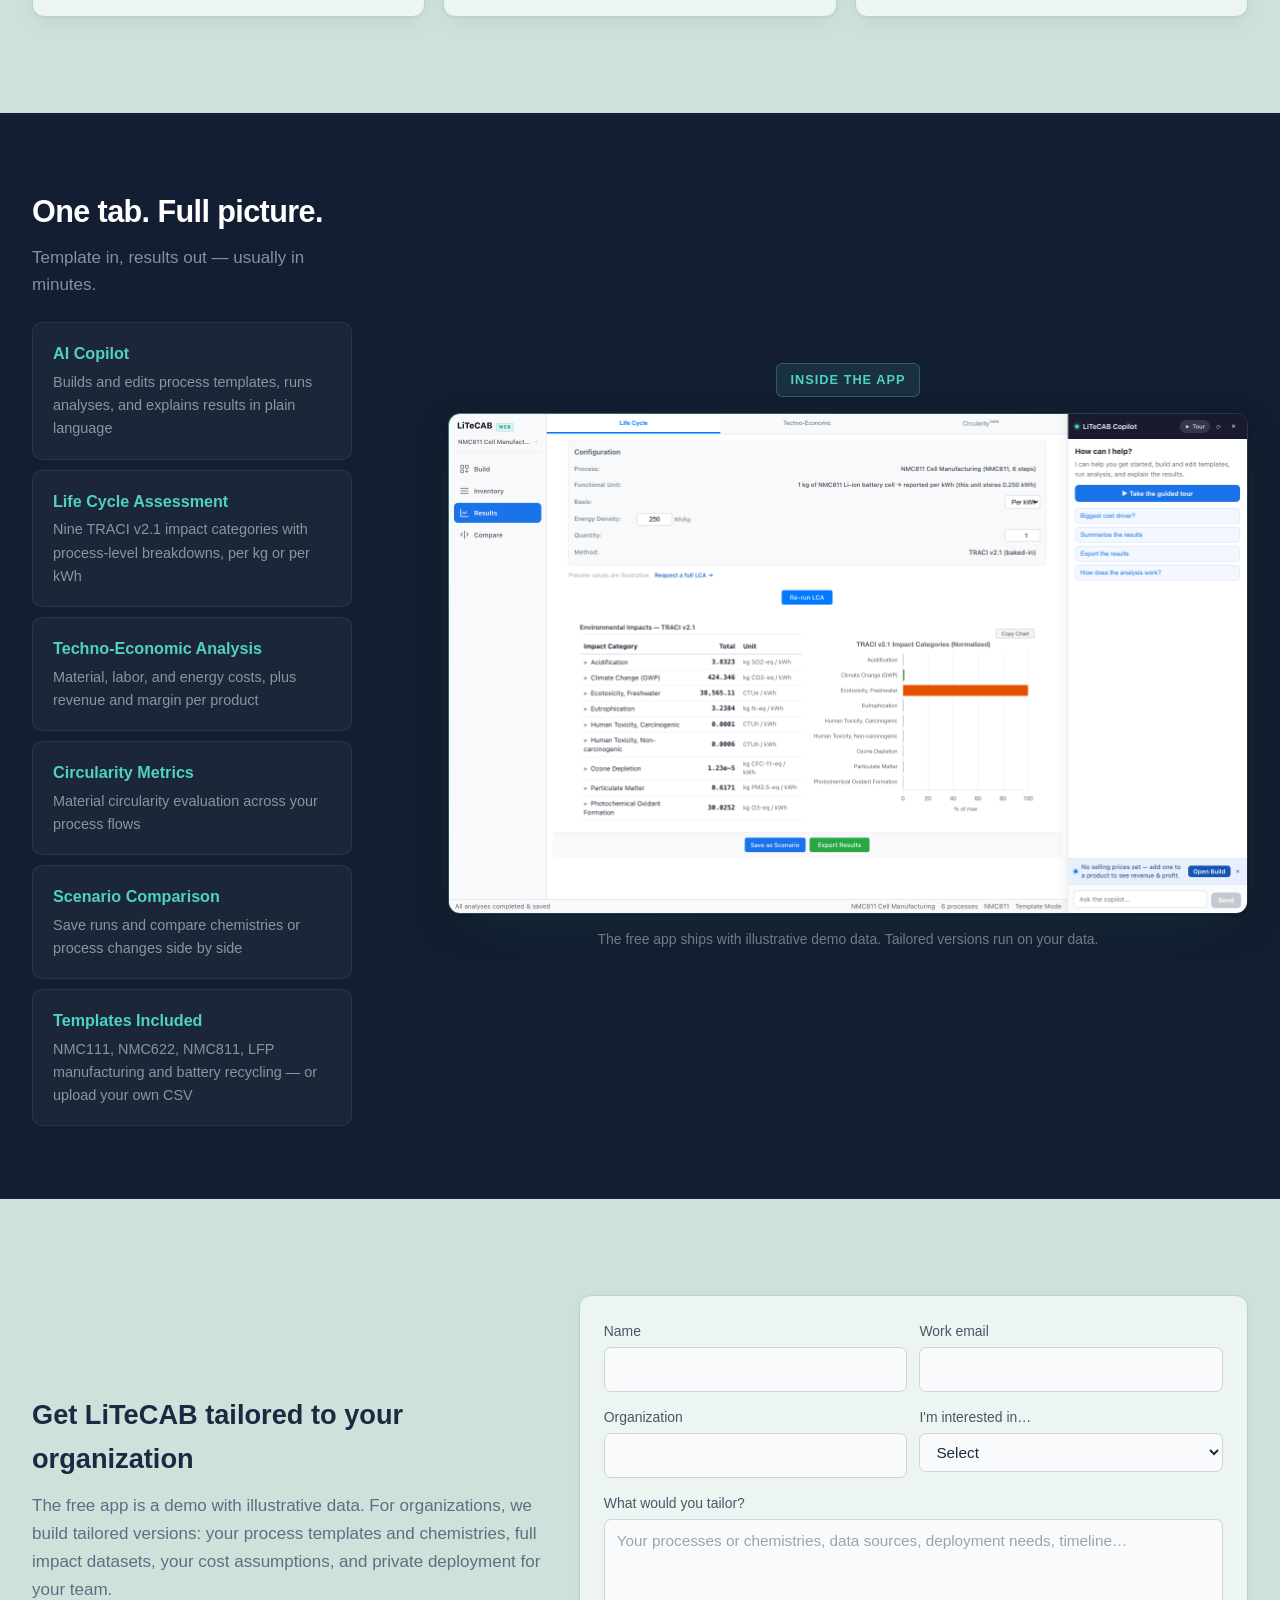
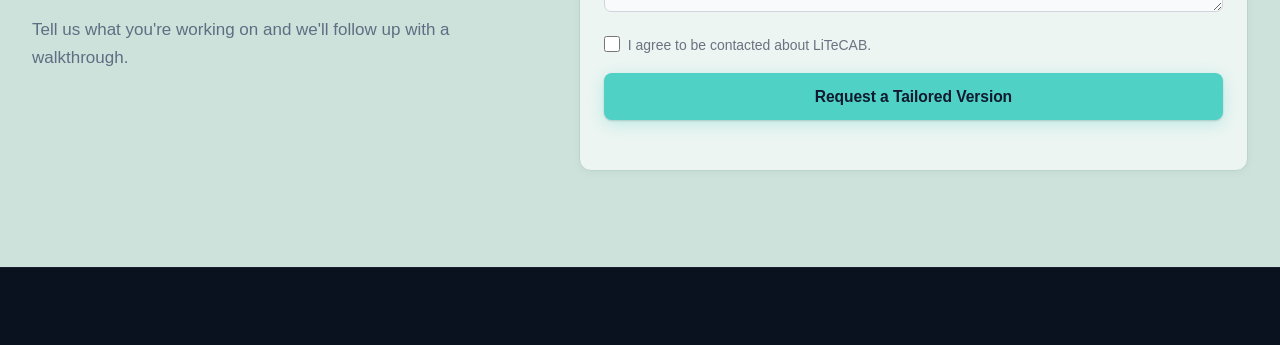
==== commit 5afaa3fd: "Redesign landing page around the web app and tailored org versions - Replace the old desktop walkthr" ====
--- a/index.html
+++ b/index.html
@@ -3,8 +3,11 @@
 <head>
   <meta charset="UTF-8">
   <meta name="viewport" content="width=device-width, initial-scale=1.0">
-  <title>LiTeCAB — LCA &amp; TEA for Process Engineering</title>
-  <meta name="description" content="LiTeCAB Desktop — life cycle assessment and techno-economic analysis in one guided workflow. Currently featuring battery process templates.">
+  <title>LiTeCAB — Battery LCA &amp; TEA in Your Browser</title>
+  <meta name="description" content="LiTeCAB runs life cycle assessment, techno-economic analysis, and circularity metrics for battery processes — free, in the browser, guided by an AI copilot. Tailored versions available for organizations.">
+  <meta property="og:title" content="LiTeCAB — Battery LCA &amp; TEA in Your Browser">
+  <meta property="og:description" content="Pick a battery process template, run LCA, TEA, and circularity analysis, and compare scenarios — no installation. Tailored versions for organizations.">
+  <meta property="og:image" content="https://litecab.github.io/assets/app-build.png">
   <link rel="icon" type="image/x-icon" href="favicon.ico">
   <link rel="shortcut icon" type="image/x-icon" href="favicon.ico">
   <link rel="preconnect" href="https://fonts.googleapis.com">
@@ -22,10 +25,10 @@
       <a href="#top" class="nav-brand">LiTeCAB</a>
       <div class="nav-links">
         <a href="#problem">Why</a>
-        <a href="#solution">How</a>
-        <a href="./app/">Web App</a>
+        <a href="#solution">Inside the App</a>
+        <a href="#contact">For Your Org</a>
         <a href="#footer">Contact</a>
-        <a href="#contact" class="nav-cta">Get Full Version</a>
+        <a href="./app/" class="nav-cta">Open the App</a>
       </div>
     </div>
   </nav>
@@ -36,76 +39,85 @@
     <section class="hero">
       <div class="container hero-inner">
         <img src="logo.png" alt="LiTeCAB" class="hero-logo">
-        <h1>From process model to LCA &amp; TEA results. <em>Fast.</em></h1>
+        <h1>Battery LCA &amp; TEA, <em>in your browser.</em></h1>
         <p class="hero-desc">
-          Run environmental impact and cost analyses with built-in data,
-          guided workflows, and zero setup.
+          Pick a battery process template, run environmental, cost, and circularity
+          analysis, and compare scenarios. An AI copilot does the busywork.
+          Nothing to install.
         </p>
         <div class="hero-btns">
-          <a href="./app/" class="btn btn-primary">Open in Browser</a>
+          <a href="./app/" class="btn btn-primary">Open the App — Free</a>
+          <a href="#contact" class="btn btn-outline">Get a Version for Your Org</a>
         </div>
-        <a href="#problem" class="hero-scroll-hint" aria-label="Scroll to learn more">
-          Learn more
-          <span class="chev" aria-hidden="true">
-            <svg width="14" height="14" viewBox="0 0 24 24" fill="none" stroke="currentColor" stroke-width="2" stroke-linecap="round" stroke-linejoin="round"><polyline points="6 9 12 15 18 9"/></svg>
-          </span>
-        </a>
+        <div class="shot-frame hero-shot">
+          <img src="assets/app-build.png" alt="LiTeCAB web app — battery process diagram with the AI copilot panel open" width="1600" height="1000">
+        </div>
       </div>
     </section>
 
     <!-- ═══ Problem ═══ -->
     <section class="section section-light" id="problem">
       <div class="container">
-        <h2 class="section-heading">Running LCA or TEA usually means&hellip;</h2>
+        <h2 class="section-heading">Why another tool? Because LCA and TEA are usually&hellip;</h2>
         <div class="cards-row">
           <div class="card">
             <div class="card-icon"><svg width="28" height="28" viewBox="0 0 24 24" fill="none" stroke="currentColor" stroke-width="1.5" stroke-linecap="round" stroke-linejoin="round"><circle cx="12" cy="12" r="10"/><polyline points="12 6 12 12 16 14"/></svg></div>
-            <h3>Hours of setup</h3>
-            <p>Install databases, configure Python environments, connect APIs before any analysis.</p>
+            <h3>Slow to start</h3>
+            <p>Databases to install, environments to configure, licenses to sort out — before the first result.</p>
           </div>
           <div class="card">
             <div class="card-icon"><svg width="28" height="28" viewBox="0 0 24 24" fill="none" stroke="currentColor" stroke-width="1.5" stroke-linecap="round" stroke-linejoin="round"><rect x="2" y="3" width="20" height="14" rx="2"/><line x1="8" y1="21" x2="16" y2="21"/><line x1="12" y1="17" x2="12" y2="21"/><line x1="7" y1="10" x2="7" y2="10.01"/><line x1="12" y1="10" x2="12" y2="10.01"/><line x1="17" y1="10" x2="17" y2="10.01"/></svg></div>
-            <h3>Separate tools</h3>
-            <p>One tool for LCA, another for cost, another for reporting. Context gets lost in between.</p>
+            <h3>Scattered</h3>
+            <p>Impacts in one tool, costs in a spreadsheet, reports somewhere else. Context gets lost in between.</p>
           </div>
           <div class="card">
             <div class="card-icon"><svg width="28" height="28" viewBox="0 0 24 24" fill="none" stroke="currentColor" stroke-width="1.5" stroke-linecap="round" stroke-linejoin="round"><path d="M12 22s8-4 8-10V5l-8-3-8 3v7c0 6 8 10 8 10z"/><line x1="9" y1="9" x2="15" y2="15"/><line x1="15" y1="9" x2="9" y2="15"/></svg></div>
-            <h3>High barrier to entry</h3>
-            <p>New team members need weeks to learn the toolchain before running their first scenario.</p>
+            <h3>Expert-only</h3>
+            <p>Steep toolchains mean weeks of ramp-up before a new team member can run their first scenario.</p>
           </div>
         </div>
       </div>
     </section>
 
-    <!-- ═══ Solution + Walkthrough ═══ -->
+    <!-- ═══ Solution ═══ -->
     <section class="section section-alt" id="solution">
       <div class="container solution-grid">
         <div class="solution-left">
-          <h2 class="section-heading">How LiTeCAB solves this</h2>
-          <p class="section-lead">One desktop app. Templates included. Results in minutes.</p>
+          <h2 class="section-heading">One tab. Full picture.</h2>
+          <p class="section-lead">Template in, results out — usually in minutes.</p>
           <div class="features">
             <div class="feat">
+              <strong>AI Copilot</strong>
+              <span>Builds and edits process templates, runs analyses, and explains results in plain language</span>
+            </div>
+            <div class="feat">
               <strong>Life Cycle Assessment</strong>
-              <span>Environmental impact scoring with process-level breakdowns</span>
+              <span>Nine TRACI v2.1 impact categories with process-level breakdowns, per kg or per kWh</span>
             </div>
             <div class="feat">
               <strong>Techno-Economic Analysis</strong>
-              <span>Material, labor, and operational cost modeling</span>
+              <span>Material, labor, and energy costs, plus revenue and margin per product</span>
             </div>
             <div class="feat">
               <strong>Circularity Metrics</strong>
-              <span>Material circularity evaluation across flows</span>
+              <span>Material circularity evaluation across your process flows</span>
+            </div>
+            <div class="feat">
+              <strong>Scenario Comparison</strong>
+              <span>Save runs and compare chemistries or process changes side by side</span>
+            </div>
+            <div class="feat">
+              <strong>Templates Included</strong>
+              <span>NMC111, NMC622, NMC811, LFP manufacturing and battery recycling — or upload your own CSV</span>
             </div>
           </div>
         </div>
         <div class="solution-right">
-          <span class="video-badge-btn">Walkthrough</span>
-          <div class="video-frame">
-            <video controls preload="metadata">
-              <source src="walkthrough.mp4" type="video/mp4">
-              Your browser does not support the video tag.
-            </video>
+          <span class="video-badge-btn">Inside the App</span>
+          <div class="shot-frame">
+            <img src="assets/app-results.png" alt="LiTeCAB results screen — TRACI v2.1 impact table and normalized chart with the AI copilot" width="1600" height="1000" loading="lazy">
           </div>
+          <p class="shot-note">The free app ships with illustrative demo data. Tailored versions run on your data.</p>
         </div>
       </div>
     </section>
@@ -115,10 +127,14 @@
       <div class="container">
         <div class="cta-block">
           <div class="cta-text">
-            <h2>Get in touch</h2>
+            <h2>Get LiTeCAB tailored to your organization</h2>
             <p>
-              Interested in early access, a live demo, or have a technical question?
-              Fill out the form and we'll follow up.
+              The free app is a demo with illustrative data. For organizations, we build
+              tailored versions: your process templates and chemistries, full impact
+              datasets, your cost assumptions, and private deployment for your team.
+            </p>
+            <p style="margin-top: 12px;">
+              Tell us what you're working on and we'll follow up with a walkthrough.
             </p>
           </div>
           <form id="interest-form" class="cta-form" novalidate>
@@ -128,35 +144,35 @@
                 <input id="name" name="name" type="text" autocomplete="name" required>
               </div>
               <div class="f-group">
-                <label for="email">Email</label>
+                <label for="email">Work email</label>
                 <input id="email" name="email" type="email" autocomplete="email" required>
               </div>
             </div>
             <div class="f-row f-2col">
               <div class="f-group">
                 <label for="organization">Organization</label>
-                <input id="organization" name="organization" type="text" autocomplete="organization">
+                <input id="organization" name="organization" type="text" autocomplete="organization" required>
               </div>
               <div class="f-group">
-                <label for="next_step">I'm looking for&hellip;</label>
+                <label for="next_step">I'm interested in&hellip;</label>
                 <select id="next_step" name="next_step" required>
                   <option value="">Select</option>
-                  <option value="early-access">Early access</option>
+                  <option value="tailored-version">A version tailored to our org</option>
                   <option value="live-demo">A live demo</option>
-                  <option value="technical-discussion">Technical discussion</option>
+                  <option value="technical-discussion">A technical discussion</option>
                   <option value="exploring">Just exploring</option>
                 </select>
               </div>
             </div>
             <div class="f-group">
-              <label for="inquiry">Question or comment</label>
-              <textarea id="inquiry" name="inquiry" rows="3" placeholder="Anything you'd like us to know or answer?"></textarea>
+              <label for="inquiry">What would you tailor?</label>
+              <textarea id="inquiry" name="inquiry" rows="3" placeholder="Your processes or chemistries, data sources, deployment needs, timeline&hellip;"></textarea>
             </div>
             <div class="f-check">
               <input id="consent" name="consent" type="checkbox" required>
               <label for="consent">I agree to be contacted about LiTeCAB.</label>
             </div>
-            <button class="btn btn-primary btn-full" type="submit">Send</button>
+            <button class="btn btn-primary btn-full" type="submit">Request a Tailored Version</button>
             <p id="form-status" class="form-status" role="status" aria-live="polite"></p>
           </form>
         </div>
@@ -167,7 +183,7 @@
 
   <footer class="site-footer" id="footer">
     <div class="container footer-row">
-      <p class="footer-tagline">LiTeCAB &mdash; Life Cycle Assessment &amp; Techno-Economic Analysis</p>
+      <p class="footer-tagline">LiTeCAB &mdash; LCA &amp; TEA for battery processes, in the browser</p>
       <p class="footer-questions">
         Questions? Contact <a href="mailto:fzhao@purdue.edu">fzhao@purdue.edu</a>
       </p>
--- a/styles.css
+++ b/styles.css
@@ -56,12 +56,10 @@
   background: #cde2db; /* mint tint — same as section-light */
   border-bottom: 1px solid #b9d4cd;
   box-shadow: 0 1px 3px rgba(0,0,0,0.05);
-  backdrop-filter: saturate(140%);
-  transition: background 0.25s ease, box-shadow 0.25s ease, backdrop-filter 0.25s ease, border-color 0.25s ease;
+  transition: background 0.25s ease, box-shadow 0.25s ease, border-color 0.25s ease;
 }
 .navbar.is-scrolled {
-  background: rgba(205,226,219,0.82);
-  backdrop-filter: saturate(160%) blur(12px);
+  background: rgba(205,226,219,0.96);
   border-bottom-color: rgba(185,212,205,0.5);
   box-shadow: 0 4px 18px rgba(15,26,46,0.08);
 }
@@ -135,7 +133,7 @@
 .hero-inner { position: relative; z-index: 1; max-width: 100%; margin: 0 auto; }
 
 .hero-logo {
-  height: 240px;
+  height: 150px;
   margin-bottom: 16px;
 }
 
@@ -172,27 +170,6 @@
   margin-bottom: 20px;
 }
 
-/* Scroll-down hint under the hero CTA */
-.hero-scroll-hint {
-  display: inline-flex;
-  align-items: center;
-  gap: 6px;
-  margin-top: 18px;
-  color: rgba(255,255,255,0.55);
-  font-size: 0.82rem;
-  letter-spacing: 0.3px;
-  text-decoration: none;
-  transition: color 0.2s, transform 0.2s;
-}
-.hero-scroll-hint:hover { color: #4fd1c5; }
-.hero-scroll-hint .chev {
-  display: inline-block;
-  animation: hint-bounce 1.8s ease-in-out infinite;
-}
-@keyframes hint-bounce {
-  0%, 100% { transform: translateY(0); }
-  50%      { transform: translateY(4px); }
-}
 
 
 /* ── Buttons ── */
@@ -446,8 +423,8 @@
   color: rgba(255,255,255,0.5);
 }
 
-/* ── Video ── */
-.video-frame {
+/* ── App screenshots ── */
+.shot-frame {
   position: relative;
   border-radius: 12px;
   overflow: hidden;
@@ -460,15 +437,25 @@
     0 16px 40px -12px rgba(79,209,197,0.18),
     0 12px 32px rgba(0,0,0,0.4);
   width: 100%;
-  aspect-ratio: 16 / 9;
-}
-
-.video-frame video {
+}
+
+.shot-frame img {
   width: 100%;
-  height: 100%;
-  object-fit: contain;
+  height: auto;
   display: block;
   background: #0a1220;
+}
+
+.hero-shot {
+  max-width: 1100px;
+  margin: 44px auto 0;
+}
+
+.shot-note {
+  margin-top: 14px;
+  font-size: 0.82rem;
+  color: rgba(255,255,255,0.45);
+  text-align: center;
 }
 
 /* ── CTA / Form ── */
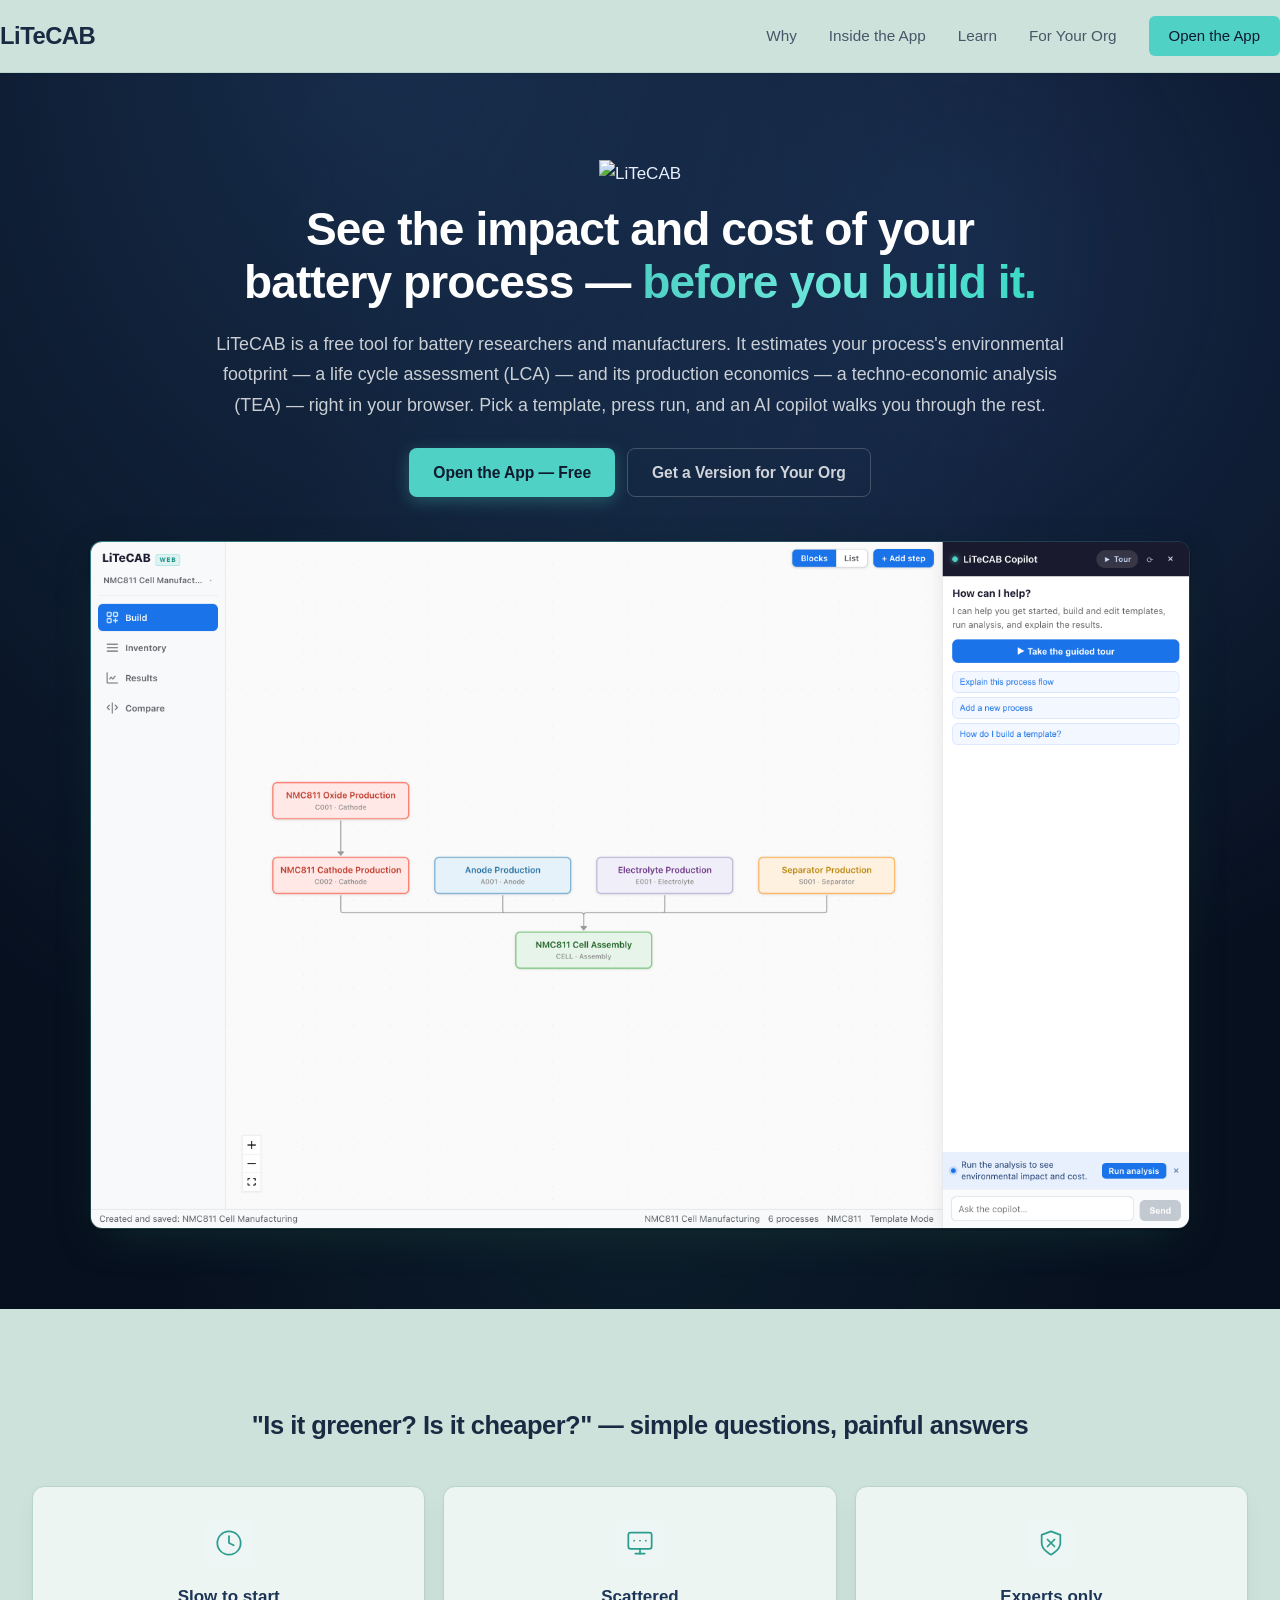
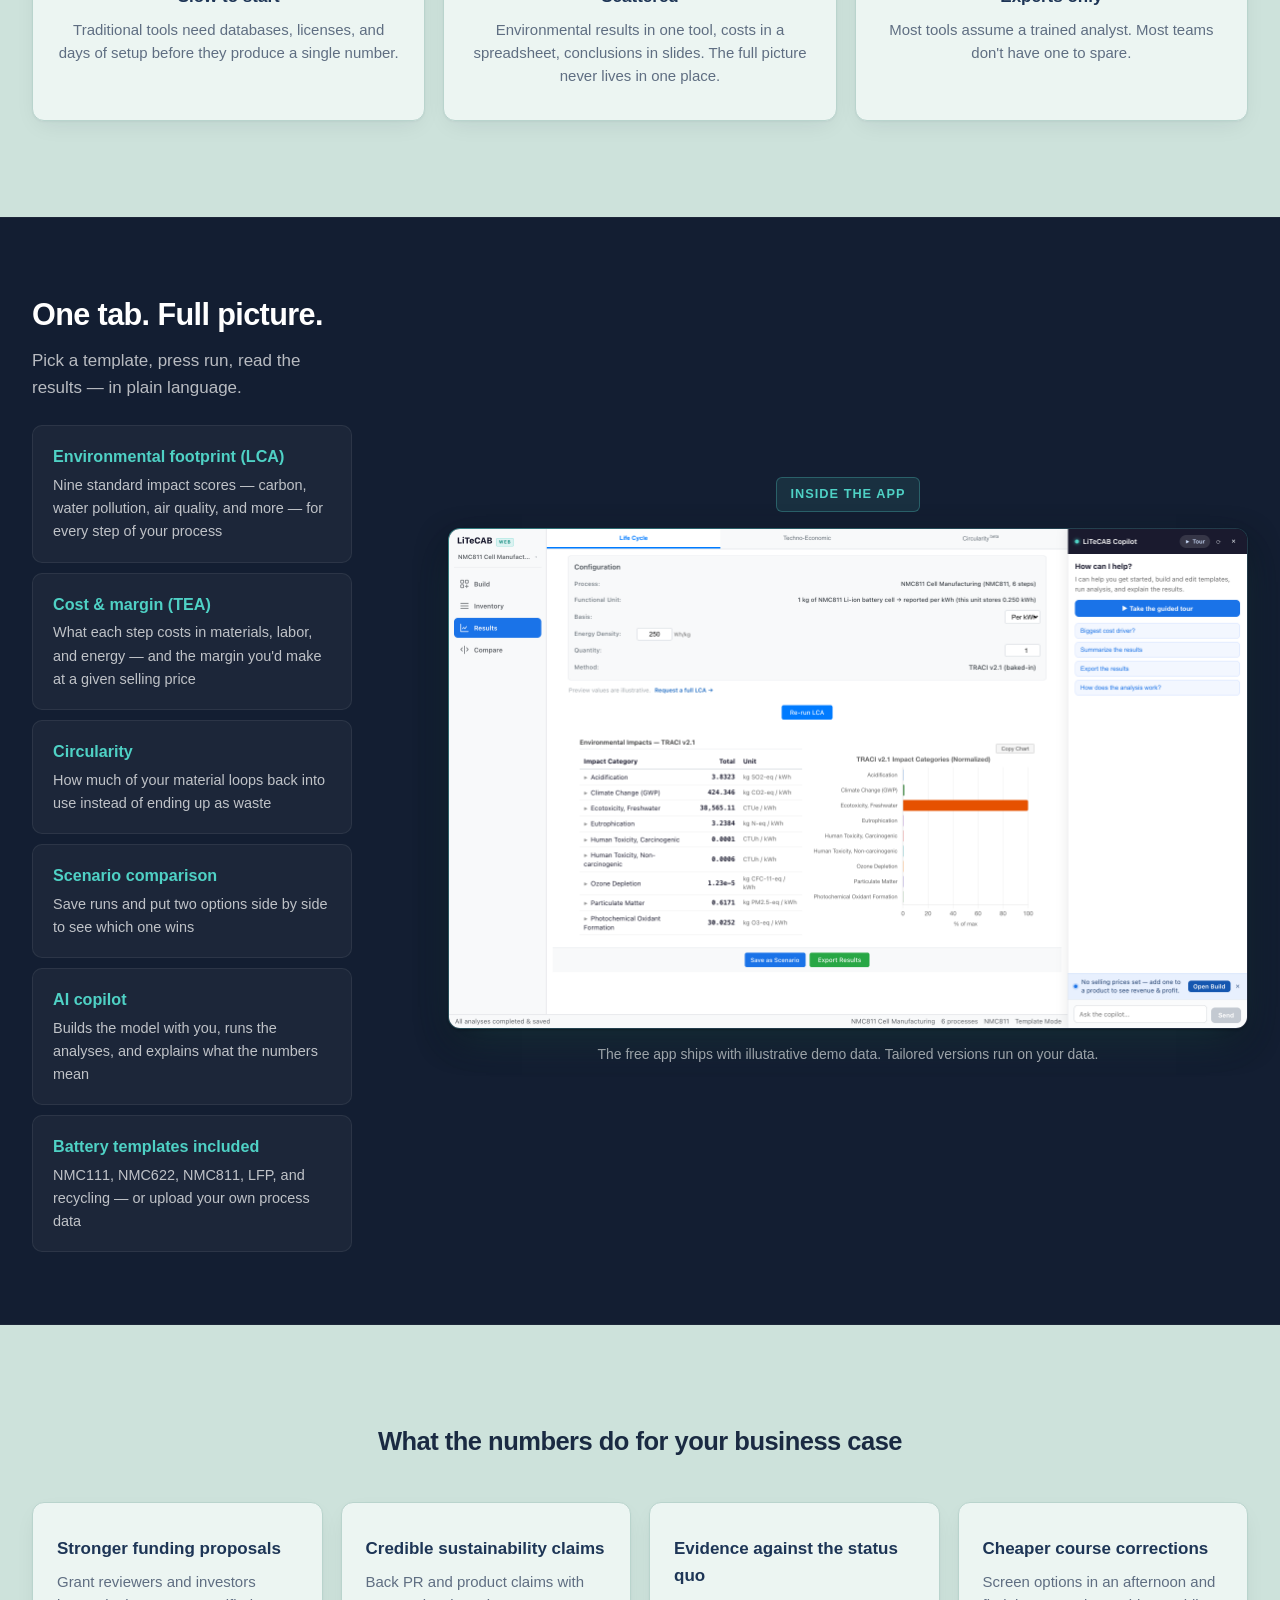
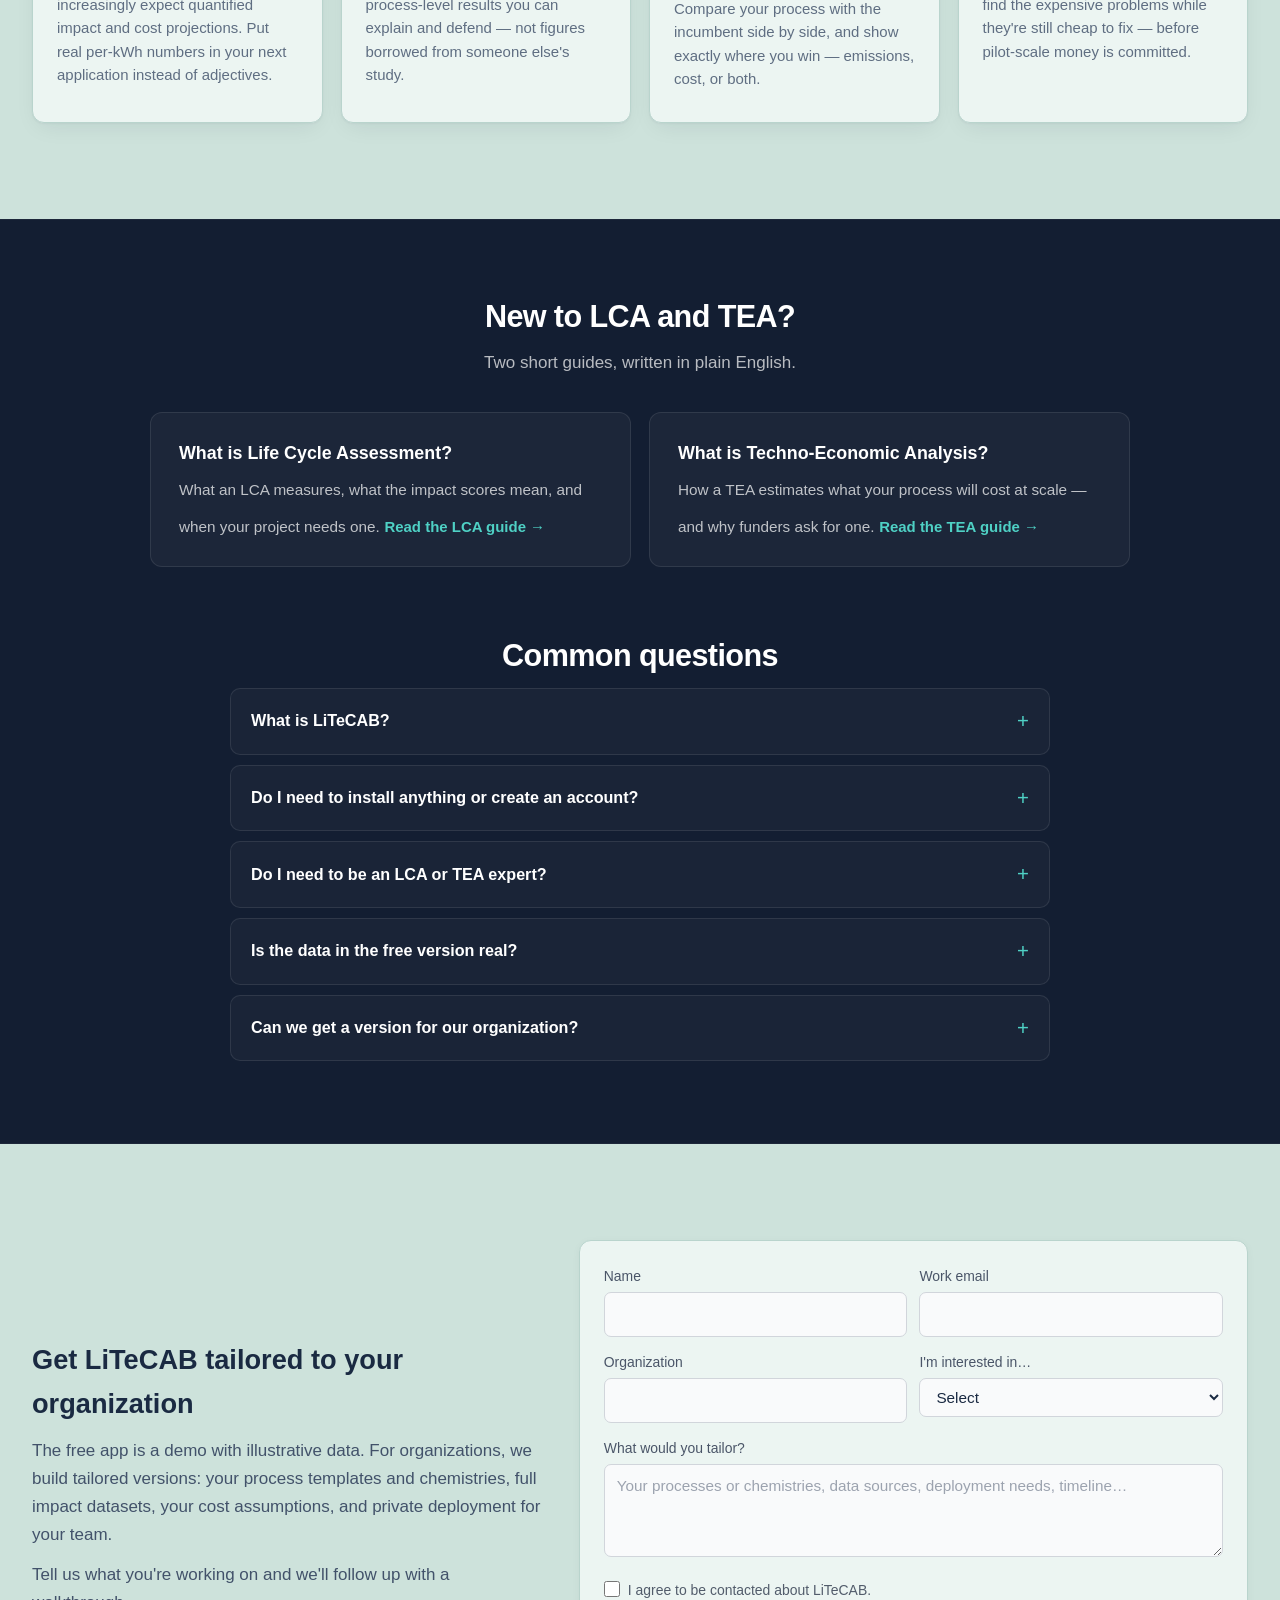
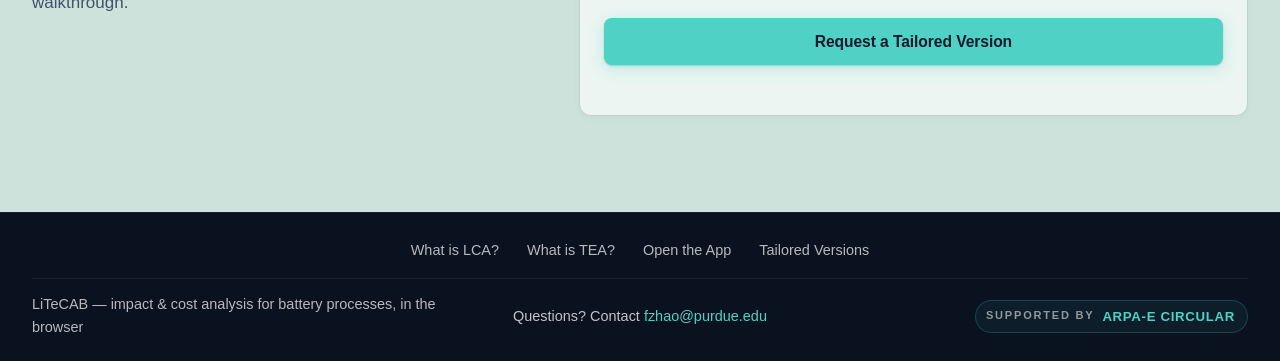
==== commit 77e6decd: "Plain-language redesign, LCA/TEA guides, benefits section, a11y + AEO - Rewrite index copy in plain " ====
--- a/index.html
+++ b/index.html
@@ -3,10 +3,11 @@
 <head>
   <meta charset="UTF-8">
   <meta name="viewport" content="width=device-width, initial-scale=1.0">
-  <title>LiTeCAB — Battery LCA &amp; TEA in Your Browser</title>
-  <meta name="description" content="LiTeCAB runs life cycle assessment, techno-economic analysis, and circularity metrics for battery processes — free, in the browser, guided by an AI copilot. Tailored versions available for organizations.">
-  <meta property="og:title" content="LiTeCAB — Battery LCA &amp; TEA in Your Browser">
-  <meta property="og:description" content="Pick a battery process template, run LCA, TEA, and circularity analysis, and compare scenarios — no installation. Tailored versions for organizations.">
+  <title>LiTeCAB — See the Impact and Cost of Your Battery Process</title>
+  <meta name="description" content="LiTeCAB is a free browser tool that estimates the environmental footprint (LCA), production cost (TEA), and circularity of battery manufacturing and recycling processes. No installation — an AI copilot guides you. Tailored versions for organizations.">
+  <link rel="canonical" href="https://litecab.github.io/">
+  <meta property="og:title" content="LiTeCAB — See the Impact and Cost of Your Battery Process">
+  <meta property="og:description" content="Free browser tool for battery LCA, TEA, and circularity. Pick a template, press run, compare scenarios. Tailored versions for organizations.">
   <meta property="og:image" content="https://litecab.github.io/assets/app-build.png">
   <link rel="icon" type="image/x-icon" href="favicon.ico">
   <link rel="shortcut icon" type="image/x-icon" href="favicon.ico">
@@ -14,43 +15,91 @@
   <link rel="preconnect" href="https://fonts.gstatic.com" crossorigin>
   <link href="https://api.fontshare.com/v2/css?f[]=satoshi@300,400,500,700,900&display=swap" rel="stylesheet">
   <link rel="stylesheet" href="styles.css">
+  <script type="application/ld+json">
+  {
+    "@context": "https://schema.org",
+    "@type": "WebApplication",
+    "name": "LiTeCAB",
+    "url": "https://litecab.github.io/app/",
+    "applicationCategory": "BusinessApplication",
+    "operatingSystem": "Any (web browser)",
+    "offers": { "@type": "Offer", "price": "0", "priceCurrency": "USD" },
+    "description": "Free browser-based tool that estimates the environmental footprint (life cycle assessment), production cost (techno-economic analysis), and circularity of battery manufacturing and recycling processes.",
+    "publisher": { "@type": "Organization", "name": "LiTeCAB (Purdue University, ARPA-E CIRCULAR)" }
+  }
+  </script>
+  <script type="application/ld+json">
+  {
+    "@context": "https://schema.org",
+    "@type": "FAQPage",
+    "mainEntity": [
+      {
+        "@type": "Question",
+        "name": "What is LiTeCAB?",
+        "acceptedAnswer": { "@type": "Answer", "text": "LiTeCAB is a free browser-based tool that estimates the environmental footprint (life cycle assessment), production cost (techno-economic analysis), and circularity of battery manufacturing and recycling processes. It was developed at Purdue University with support from ARPA-E's CIRCULAR program." }
+      },
+      {
+        "@type": "Question",
+        "name": "Do I need to install anything or create an account?",
+        "acceptedAnswer": { "@type": "Answer", "text": "No. LiTeCAB runs entirely in your web browser, and your projects are stored locally on your device." }
+      },
+      {
+        "@type": "Question",
+        "name": "Do I need to be an LCA or TEA expert?",
+        "acceptedAnswer": { "@type": "Answer", "text": "No. Ready-made templates and an AI copilot handle the setup, and results come with plain-language explanations. If you can describe your process, you can run an analysis." }
+      },
+      {
+        "@type": "Question",
+        "name": "Is the data in the free version real?",
+        "acceptedAnswer": { "@type": "Answer", "text": "The free app uses illustrative demo data: results have realistic structure, but the values are not decision-grade. Organizations that need exact numbers can get a tailored version that runs on full datasets and their own process data." }
+      },
+      {
+        "@type": "Question",
+        "name": "Can we get a version for our organization?",
+        "acceptedAnswer": { "@type": "Answer", "text": "Yes. We build tailored deployments with your process templates and chemistries, full impact datasets, your cost assumptions, and private hosting for your team." }
+      }
+    ]
+  }
+  </script>
 </head>
 <body>
 
+  <a class="skip-link" href="#main">Skip to main content</a>
   <div class="scroll-progress" id="scroll-progress" aria-hidden="true"></div>
 
   <!-- ═══ Navbar ═══ -->
-  <nav class="navbar" id="top">
+  <nav class="navbar" id="top" aria-label="Main">
     <div class="container nav-inner">
       <a href="#top" class="nav-brand">LiTeCAB</a>
       <div class="nav-links">
         <a href="#problem">Why</a>
         <a href="#solution">Inside the App</a>
+        <a href="#learn">Learn</a>
         <a href="#contact">For Your Org</a>
-        <a href="#footer">Contact</a>
         <a href="./app/" class="nav-cta">Open the App</a>
       </div>
     </div>
   </nav>
 
-  <main>
+  <main id="main">
 
     <!-- ═══ Hero ═══ -->
     <section class="hero">
       <div class="container hero-inner">
         <img src="logo.png" alt="LiTeCAB" class="hero-logo">
-        <h1>Battery LCA &amp; TEA, <em>in your browser.</em></h1>
+        <h1>See the impact and cost of your battery process — <em>before you build it.</em></h1>
         <p class="hero-desc">
-          Pick a battery process template, run environmental, cost, and circularity
-          analysis, and compare scenarios. An AI copilot does the busywork.
-          Nothing to install.
+          LiTeCAB is a free tool for battery researchers and manufacturers. It estimates
+          your process's environmental footprint — a life cycle assessment (LCA) — and its
+          production economics — a techno-economic analysis (TEA) — right in your browser.
+          Pick a template, press run, and an AI copilot walks you through the rest.
         </p>
         <div class="hero-btns">
           <a href="./app/" class="btn btn-primary">Open the App — Free</a>
           <a href="#contact" class="btn btn-outline">Get a Version for Your Org</a>
         </div>
         <div class="shot-frame hero-shot">
-          <img src="assets/app-build.png" alt="LiTeCAB web app — battery process diagram with the AI copilot panel open" width="1600" height="1000">
+          <img src="assets/app-build.png" alt="LiTeCAB web app showing a battery manufacturing process diagram with the AI copilot panel open" width="1600" height="1000">
         </div>
       </div>
     </section>
@@ -58,22 +107,22 @@
     <!-- ═══ Problem ═══ -->
     <section class="section section-light" id="problem">
       <div class="container">
-        <h2 class="section-heading">Why another tool? Because LCA and TEA are usually&hellip;</h2>
+        <h2 class="section-heading">"Is it greener? Is it cheaper?" &mdash; simple questions, painful answers</h2>
         <div class="cards-row">
-          <div class="card">
-            <div class="card-icon"><svg width="28" height="28" viewBox="0 0 24 24" fill="none" stroke="currentColor" stroke-width="1.5" stroke-linecap="round" stroke-linejoin="round"><circle cx="12" cy="12" r="10"/><polyline points="12 6 12 12 16 14"/></svg></div>
+          <div class="card card-center">
+            <div class="card-icon"><svg width="28" height="28" viewBox="0 0 24 24" fill="none" stroke="currentColor" stroke-width="1.5" stroke-linecap="round" stroke-linejoin="round" aria-hidden="true"><circle cx="12" cy="12" r="10"/><polyline points="12 6 12 12 16 14"/></svg></div>
             <h3>Slow to start</h3>
-            <p>Databases to install, environments to configure, licenses to sort out — before the first result.</p>
-          </div>
-          <div class="card">
-            <div class="card-icon"><svg width="28" height="28" viewBox="0 0 24 24" fill="none" stroke="currentColor" stroke-width="1.5" stroke-linecap="round" stroke-linejoin="round"><rect x="2" y="3" width="20" height="14" rx="2"/><line x1="8" y1="21" x2="16" y2="21"/><line x1="12" y1="17" x2="12" y2="21"/><line x1="7" y1="10" x2="7" y2="10.01"/><line x1="12" y1="10" x2="12" y2="10.01"/><line x1="17" y1="10" x2="17" y2="10.01"/></svg></div>
+            <p>Traditional tools need databases, licenses, and days of setup before they produce a single number.</p>
+          </div>
+          <div class="card card-center">
+            <div class="card-icon"><svg width="28" height="28" viewBox="0 0 24 24" fill="none" stroke="currentColor" stroke-width="1.5" stroke-linecap="round" stroke-linejoin="round" aria-hidden="true"><rect x="2" y="3" width="20" height="14" rx="2"/><line x1="8" y1="21" x2="16" y2="21"/><line x1="12" y1="17" x2="12" y2="21"/><line x1="7" y1="10" x2="7" y2="10.01"/><line x1="12" y1="10" x2="12" y2="10.01"/><line x1="17" y1="10" x2="17" y2="10.01"/></svg></div>
             <h3>Scattered</h3>
-            <p>Impacts in one tool, costs in a spreadsheet, reports somewhere else. Context gets lost in between.</p>
-          </div>
-          <div class="card">
-            <div class="card-icon"><svg width="28" height="28" viewBox="0 0 24 24" fill="none" stroke="currentColor" stroke-width="1.5" stroke-linecap="round" stroke-linejoin="round"><path d="M12 22s8-4 8-10V5l-8-3-8 3v7c0 6 8 10 8 10z"/><line x1="9" y1="9" x2="15" y2="15"/><line x1="15" y1="9" x2="9" y2="15"/></svg></div>
-            <h3>Expert-only</h3>
-            <p>Steep toolchains mean weeks of ramp-up before a new team member can run their first scenario.</p>
+            <p>Environmental results in one tool, costs in a spreadsheet, conclusions in slides. The full picture never lives in one place.</p>
+          </div>
+          <div class="card card-center">
+            <div class="card-icon"><svg width="28" height="28" viewBox="0 0 24 24" fill="none" stroke="currentColor" stroke-width="1.5" stroke-linecap="round" stroke-linejoin="round" aria-hidden="true"><path d="M12 22s8-4 8-10V5l-8-3-8 3v7c0 6 8 10 8 10z"/><line x1="9" y1="9" x2="15" y2="15"/><line x1="15" y1="9" x2="9" y2="15"/></svg></div>
+            <h3>Experts only</h3>
+            <p>Most tools assume a trained analyst. Most teams don't have one to spare.</p>
           </div>
         </div>
       </div>
@@ -84,40 +133,109 @@
       <div class="container solution-grid">
         <div class="solution-left">
           <h2 class="section-heading">One tab. Full picture.</h2>
-          <p class="section-lead">Template in, results out — usually in minutes.</p>
+          <p class="section-lead">Pick a template, press run, read the results — in plain language.</p>
           <div class="features">
             <div class="feat">
-              <strong>AI Copilot</strong>
-              <span>Builds and edits process templates, runs analyses, and explains results in plain language</span>
-            </div>
-            <div class="feat">
-              <strong>Life Cycle Assessment</strong>
-              <span>Nine TRACI v2.1 impact categories with process-level breakdowns, per kg or per kWh</span>
-            </div>
-            <div class="feat">
-              <strong>Techno-Economic Analysis</strong>
-              <span>Material, labor, and energy costs, plus revenue and margin per product</span>
-            </div>
-            <div class="feat">
-              <strong>Circularity Metrics</strong>
-              <span>Material circularity evaluation across your process flows</span>
-            </div>
-            <div class="feat">
-              <strong>Scenario Comparison</strong>
-              <span>Save runs and compare chemistries or process changes side by side</span>
-            </div>
-            <div class="feat">
-              <strong>Templates Included</strong>
-              <span>NMC111, NMC622, NMC811, LFP manufacturing and battery recycling — or upload your own CSV</span>
+              <strong>Environmental footprint (LCA)</strong>
+              <span>Nine standard impact scores — carbon, water pollution, air quality, and more — for every step of your process</span>
+            </div>
+            <div class="feat">
+              <strong>Cost &amp; margin (TEA)</strong>
+              <span>What each step costs in materials, labor, and energy — and the margin you'd make at a given selling price</span>
+            </div>
+            <div class="feat">
+              <strong>Circularity</strong>
+              <span>How much of your material loops back into use instead of ending up as waste</span>
+            </div>
+            <div class="feat">
+              <strong>Scenario comparison</strong>
+              <span>Save runs and put two options side by side to see which one wins</span>
+            </div>
+            <div class="feat">
+              <strong>AI copilot</strong>
+              <span>Builds the model with you, runs the analyses, and explains what the numbers mean</span>
+            </div>
+            <div class="feat">
+              <strong>Battery templates included</strong>
+              <span>NMC111, NMC622, NMC811, LFP, and recycling — or upload your own process data</span>
             </div>
           </div>
         </div>
         <div class="solution-right">
           <span class="video-badge-btn">Inside the App</span>
           <div class="shot-frame">
-            <img src="assets/app-results.png" alt="LiTeCAB results screen — TRACI v2.1 impact table and normalized chart with the AI copilot" width="1600" height="1000" loading="lazy">
+            <img src="assets/app-results.png" alt="LiTeCAB results screen showing an environmental impact table and chart, with the AI copilot suggesting next steps" width="1600" height="1000" loading="lazy">
           </div>
           <p class="shot-note">The free app ships with illustrative demo data. Tailored versions run on your data.</p>
+        </div>
+      </div>
+    </section>
+
+    <!-- ═══ Benefits ═══ -->
+    <section class="section section-light" id="benefits">
+      <div class="container">
+        <h2 class="section-heading">What the numbers do for your business case</h2>
+        <div class="cards-row cards-4">
+          <div class="card">
+            <h3>Stronger funding proposals</h3>
+            <p>Grant reviewers and investors increasingly expect quantified impact and cost projections. Put real per-kWh numbers in your next application instead of adjectives.</p>
+          </div>
+          <div class="card">
+            <h3>Credible sustainability claims</h3>
+            <p>Back PR and product claims with process-level results you can explain and defend — not figures borrowed from someone else's study.</p>
+          </div>
+          <div class="card">
+            <h3>Evidence against the status quo</h3>
+            <p>Compare your process with the incumbent side by side, and show exactly where you win — emissions, cost, or both.</p>
+          </div>
+          <div class="card">
+            <h3>Cheaper course corrections</h3>
+            <p>Screen options in an afternoon and find the expensive problems while they're still cheap to fix — before pilot-scale money is committed.</p>
+          </div>
+        </div>
+      </div>
+    </section>
+
+    <!-- ═══ Learn + FAQ ═══ -->
+    <section class="section section-alt" id="learn">
+      <div class="container">
+        <h2 class="section-heading">New to LCA and TEA?</h2>
+        <p class="section-lead">Two short guides, written in plain English.</p>
+        <div class="learn-cards">
+          <a class="learn-card" href="./lca.html">
+            <strong>What is Life Cycle Assessment?</strong>
+            <span>What an LCA measures, what the impact scores mean, and when your project needs one.</span>
+            <span class="learn-more">Read the LCA guide &rarr;</span>
+          </a>
+          <a class="learn-card" href="./tea.html">
+            <strong>What is Techno-Economic Analysis?</strong>
+            <span>How a TEA estimates what your process will cost at scale — and why funders ask for one.</span>
+            <span class="learn-more">Read the TEA guide &rarr;</span>
+          </a>
+        </div>
+
+        <h2 class="section-heading" id="faq" style="margin-top: 64px;">Common questions</h2>
+        <div class="faq-list">
+          <details>
+            <summary>What is LiTeCAB?</summary>
+            <p>LiTeCAB is a free browser-based tool that estimates the environmental footprint (life cycle assessment), production cost (techno-economic analysis), and circularity of battery manufacturing and recycling processes. It was developed at Purdue University with support from ARPA-E's CIRCULAR program.</p>
+          </details>
+          <details>
+            <summary>Do I need to install anything or create an account?</summary>
+            <p>No. LiTeCAB runs entirely in your web browser, and your projects are stored locally on your device.</p>
+          </details>
+          <details>
+            <summary>Do I need to be an LCA or TEA expert?</summary>
+            <p>No. Ready-made templates and an AI copilot handle the setup, and results come with plain-language explanations. If you can describe your process, you can run an analysis.</p>
+          </details>
+          <details>
+            <summary>Is the data in the free version real?</summary>
+            <p>The free app uses illustrative demo data: results have realistic structure, but the values are not decision-grade. Organizations that need exact numbers can get a <a href="#contact">tailored version</a> that runs on full datasets and their own process data.</p>
+          </details>
+          <details>
+            <summary>Can we get a version for our organization?</summary>
+            <p>Yes. We build tailored deployments with your process templates and chemistries, full impact datasets, your cost assumptions, and private hosting for your team. <a href="#contact">Tell us what you're working on</a>.</p>
+          </details>
         </div>
       </div>
     </section>
@@ -182,14 +300,22 @@
   </main>
 
   <footer class="site-footer" id="footer">
-    <div class="container footer-row">
-      <p class="footer-tagline">LiTeCAB &mdash; LCA &amp; TEA for battery processes, in the browser</p>
-      <p class="footer-questions">
-        Questions? Contact <a href="mailto:fzhao@purdue.edu">fzhao@purdue.edu</a>
-      </p>
-      <div class="footer-funding">
-        <span class="footer-funding-label">Supported by</span>
-        <span class="footer-funding-name">ARPA-E CIRCULAR</span>
+    <div class="container">
+      <nav class="footer-nav" aria-label="Footer">
+        <a href="./lca.html">What is LCA?</a>
+        <a href="./tea.html">What is TEA?</a>
+        <a href="./app/">Open the App</a>
+        <a href="#contact">Tailored Versions</a>
+      </nav>
+      <div class="footer-row">
+        <p class="footer-tagline">LiTeCAB &mdash; impact &amp; cost analysis for battery processes, in the browser</p>
+        <p class="footer-questions">
+          Questions? Contact <a href="mailto:fzhao@purdue.edu">fzhao@purdue.edu</a>
+        </p>
+        <div class="footer-funding">
+          <span class="footer-funding-label">Supported by</span>
+          <span class="footer-funding-name">ARPA-E CIRCULAR</span>
+        </div>
       </div>
     </div>
   </footer>
--- a/styles.css
+++ b/styles.css
@@ -138,14 +138,16 @@
 }
 
 .hero h1 {
-  font-size: clamp(2.4rem, 4vw, 3rem);
+  font-size: clamp(2.2rem, 3.6vw, 2.9rem);
   font-weight: 700;
-  line-height: 1.1;
+  line-height: 1.15;
   letter-spacing: -0.02em;
   text-wrap: balance;
   margin-bottom: 20px;
   color: #fff;
-  white-space: nowrap;
+  max-width: 1000px;
+  margin-left: auto;
+  margin-right: auto;
 }
 
 .hero h1 em {
@@ -159,8 +161,8 @@
 
 .hero-desc {
   font-size: 1.05rem;
-  color: rgba(255,255,255,0.6);
-  max-width: 900px;
+  color: rgba(255,255,255,0.78);
+  max-width: 860px;
   margin: 0 auto 28px;
   line-height: 1.7;
 }
@@ -238,7 +240,7 @@
 
 .section-lead {
   text-align: center;
-  color: rgba(255,255,255,0.5);
+  color: rgba(255,255,255,0.7);
   font-size: 1rem;
   margin-bottom: 36px;
 }
@@ -261,7 +263,7 @@
 }
 
 .section-light .cta-text p {
-  color: #5f6e82 !important;
+  color: #42526a !important;
 }
 
 .section-light .cta-form {
@@ -293,11 +295,11 @@
 }
 
 .section-light .f-check label {
-  color: #6b7280;
+  color: #525c6b;
 }
 
 .section-light .form-status {
-  color: #6b7280;
+  color: #525c6b;
 }
 
 /* ── Problem cards ── */
@@ -420,7 +422,7 @@
 
 .feat span {
   font-size: 0.85rem;
-  color: rgba(255,255,255,0.5);
+  color: rgba(255,255,255,0.72);
 }
 
 /* ── App screenshots ── */
@@ -454,7 +456,7 @@
 .shot-note {
   margin-top: 14px;
   font-size: 0.82rem;
-  color: rgba(255,255,255,0.45);
+  color: rgba(255,255,255,0.65);
   text-align: center;
 }
 
@@ -533,7 +535,7 @@
   margin-bottom: 16px;
 }
 .f-check input { width: 16px; height: 16px; margin-top: 2px; flex-shrink: 0; }
-.f-check label { font-size: 0.82rem; color: rgba(255,255,255,0.45); }
+.f-check label { font-size: 0.82rem; color: rgba(255,255,255,0.65); }
 
 .form-status {
   margin-top: 8px;
@@ -560,7 +562,7 @@
 
 .footer-tagline {
   font-size: 0.85rem;
-  color: rgba(255,255,255,0.5);
+  color: rgba(255,255,255,0.7);
   text-align: left;
   justify-self: start;
 }
@@ -629,3 +631,271 @@
     text-align: center;
   }
 }
+
+/* ── Accessibility ── */
+.skip-link {
+  position: absolute;
+  left: -9999px;
+  top: 0;
+  z-index: 200;
+  background: #0f1a2e;
+  color: #fff;
+  padding: 10px 18px;
+  border-radius: 0 0 8px 0;
+  text-decoration: none;
+  font-weight: 600;
+}
+.skip-link:focus { left: 0; }
+
+a:focus-visible,
+button:focus-visible,
+input:focus-visible,
+select:focus-visible,
+textarea:focus-visible,
+summary:focus-visible {
+  outline: 3px solid currentColor;
+  outline-offset: 2px;
+}
+
+@media (prefers-reduced-motion: reduce) {
+  html { scroll-behavior: auto; }
+}
+
+/* ── Benefits (4-up cards) ── */
+.cards-4 { grid-template-columns: repeat(4, 1fr); }
+.card { text-align: left; }
+.card-center { text-align: center; }
+
+/* ── Learn strip ── */
+.learn-cards {
+  display: grid;
+  grid-template-columns: 1fr 1fr;
+  gap: 18px;
+  max-width: 980px;
+  margin: 0 auto;
+}
+
+.learn-card {
+  display: block;
+  background: rgba(255,255,255,0.04);
+  border: 1px solid rgba(255,255,255,0.09);
+  border-radius: 12px;
+  padding: 26px 28px;
+  text-decoration: none;
+  transition: transform 0.2s ease, border-color 0.2s ease, background 0.2s ease;
+}
+.learn-card:hover {
+  transform: translateY(-2px);
+  border-color: rgba(79,209,197,0.45);
+  background: rgba(79,209,197,0.06);
+}
+
+.learn-card strong {
+  display: block;
+  font-size: 1.05rem;
+  color: #fff;
+  margin-bottom: 8px;
+}
+.learn-card span {
+  font-size: 0.9rem;
+  color: rgba(255,255,255,0.72);
+  line-height: 1.6;
+}
+.learn-card .learn-more {
+  display: inline-block;
+  margin-top: 12px;
+  font-size: 0.88rem;
+  font-weight: 600;
+  color: #4fd1c5;
+}
+
+/* ── FAQ ── */
+.faq-list {
+  max-width: 820px;
+  margin: 0 auto;
+}
+
+.faq-list details {
+  border: 1px solid rgba(255,255,255,0.09);
+  background: rgba(255,255,255,0.03);
+  border-radius: 10px;
+  margin-bottom: 10px;
+  overflow: hidden;
+}
+.faq-list summary {
+  cursor: pointer;
+  list-style: none;
+  display: flex;
+  justify-content: space-between;
+  align-items: center;
+  gap: 16px;
+  padding: 16px 20px;
+  font-weight: 600;
+  font-size: 0.95rem;
+  color: #fff;
+}
+.faq-list summary::-webkit-details-marker { display: none; }
+.faq-list summary::after {
+  content: "+";
+  flex-shrink: 0;
+  font-size: 1.2rem;
+  font-weight: 400;
+  color: #4fd1c5;
+  transition: transform 0.2s ease;
+}
+.faq-list details[open] summary::after { transform: rotate(45deg); }
+.faq-list details p {
+  padding: 0 20px 18px;
+  font-size: 0.92rem;
+  line-height: 1.65;
+  color: rgba(255,255,255,0.75);
+}
+.faq-list details a { color: #4fd1c5; }
+
+/* Light-section FAQ variant */
+.section-light .faq-list details {
+  border-color: #b9d4cd;
+  background: #ecf5f2;
+}
+.section-light .faq-list summary { color: #1a2a42; }
+.section-light .faq-list summary::after { color: #2a9d8f; }
+.section-light .faq-list details p { color: #4a5568; }
+.section-light .faq-list details a { color: #1f7a70; }
+
+/* ── Article pages (LCA / TEA guides) ── */
+.article-hero {
+  padding: 150px 0 36px;
+  background:
+    radial-gradient(ellipse at 30% 0%, rgba(30,58,95,0.7) 0%, transparent 60%),
+    #07101f;
+}
+
+.article-hero .container,
+.article {
+  max-width: 820px;
+}
+
+.article-kicker {
+  display: inline-block;
+  font-size: 0.75rem;
+  font-weight: 600;
+  text-transform: uppercase;
+  letter-spacing: 1px;
+  color: #4fd1c5;
+  margin-bottom: 14px;
+}
+
+.article-hero h1 {
+  font-size: clamp(1.9rem, 3.4vw, 2.6rem);
+  font-weight: 700;
+  line-height: 1.15;
+  letter-spacing: -0.02em;
+  color: #fff;
+  margin-bottom: 22px;
+  text-wrap: balance;
+}
+
+.answer-box {
+  background: rgba(79,209,197,0.08);
+  border: 1px solid rgba(79,209,197,0.35);
+  border-radius: 12px;
+  padding: 22px 26px;
+  font-size: 1.02rem;
+  line-height: 1.7;
+  color: rgba(255,255,255,0.9);
+}
+
+.article {
+  margin: 0 auto;
+  padding: 24px 32px 72px;
+}
+
+.article h2 {
+  font-size: 1.35rem;
+  font-weight: 700;
+  color: #fff;
+  letter-spacing: -0.01em;
+  margin: 44px 0 14px;
+}
+
+.article p, .article li {
+  font-size: 0.98rem;
+  line-height: 1.75;
+  color: rgba(255,255,255,0.78);
+}
+
+.article p + p { margin-top: 14px; }
+
+.article ul { padding-left: 22px; margin: 12px 0; }
+.article li { margin-bottom: 10px; }
+.article li strong { color: rgba(255,255,255,0.95); }
+
+.article a:not(.btn) { color: #4fd1c5; }
+
+.article .faq-list { max-width: none; margin-top: 18px; }
+
+/* Impact-category table */
+.impact-table {
+  width: 100%;
+  border-collapse: collapse;
+  margin: 18px 0;
+  font-size: 0.9rem;
+}
+.impact-table th, .impact-table td {
+  text-align: left;
+  padding: 11px 14px;
+  border: 1px solid rgba(255,255,255,0.1);
+  color: rgba(255,255,255,0.8);
+  line-height: 1.5;
+  vertical-align: top;
+}
+.impact-table th {
+  background: rgba(255,255,255,0.05);
+  color: #fff;
+  font-weight: 600;
+}
+.impact-table td:first-child { color: #fff; font-weight: 500; white-space: nowrap; }
+.table-scroll { overflow-x: auto; }
+
+/* Article CTA */
+.article-cta {
+  margin-top: 48px;
+  padding: 28px;
+  border-radius: 12px;
+  background: rgba(79,209,197,0.07);
+  border: 1px solid rgba(79,209,197,0.3);
+  text-align: center;
+}
+.article-cta p {
+  color: rgba(255,255,255,0.85);
+  margin-bottom: 18px;
+}
+.article-cta .hero-btns { margin-bottom: 0; }
+
+@media (max-width: 1200px) {
+  .cards-4 { grid-template-columns: repeat(2, 1fr); }
+}
+
+@media (max-width: 768px) {
+  .cards-4 { grid-template-columns: 1fr; }
+  .learn-cards { grid-template-columns: 1fr; }
+  .article { padding: 16px 24px 56px; }
+  .article-hero { padding: 120px 0 28px; }
+}
+
+/* ── Footer nav links ── */
+.footer-nav {
+  display: flex;
+  flex-wrap: wrap;
+  gap: 10px 28px;
+  justify-content: center;
+  padding: 4px 0 16px;
+  margin-bottom: 14px;
+  border-bottom: 1px solid rgba(255,255,255,0.07);
+}
+.footer-nav a {
+  color: rgba(255,255,255,0.7);
+  font-size: 0.85rem;
+  text-decoration: none;
+}
+.footer-nav a:hover { color: #4fd1c5; }
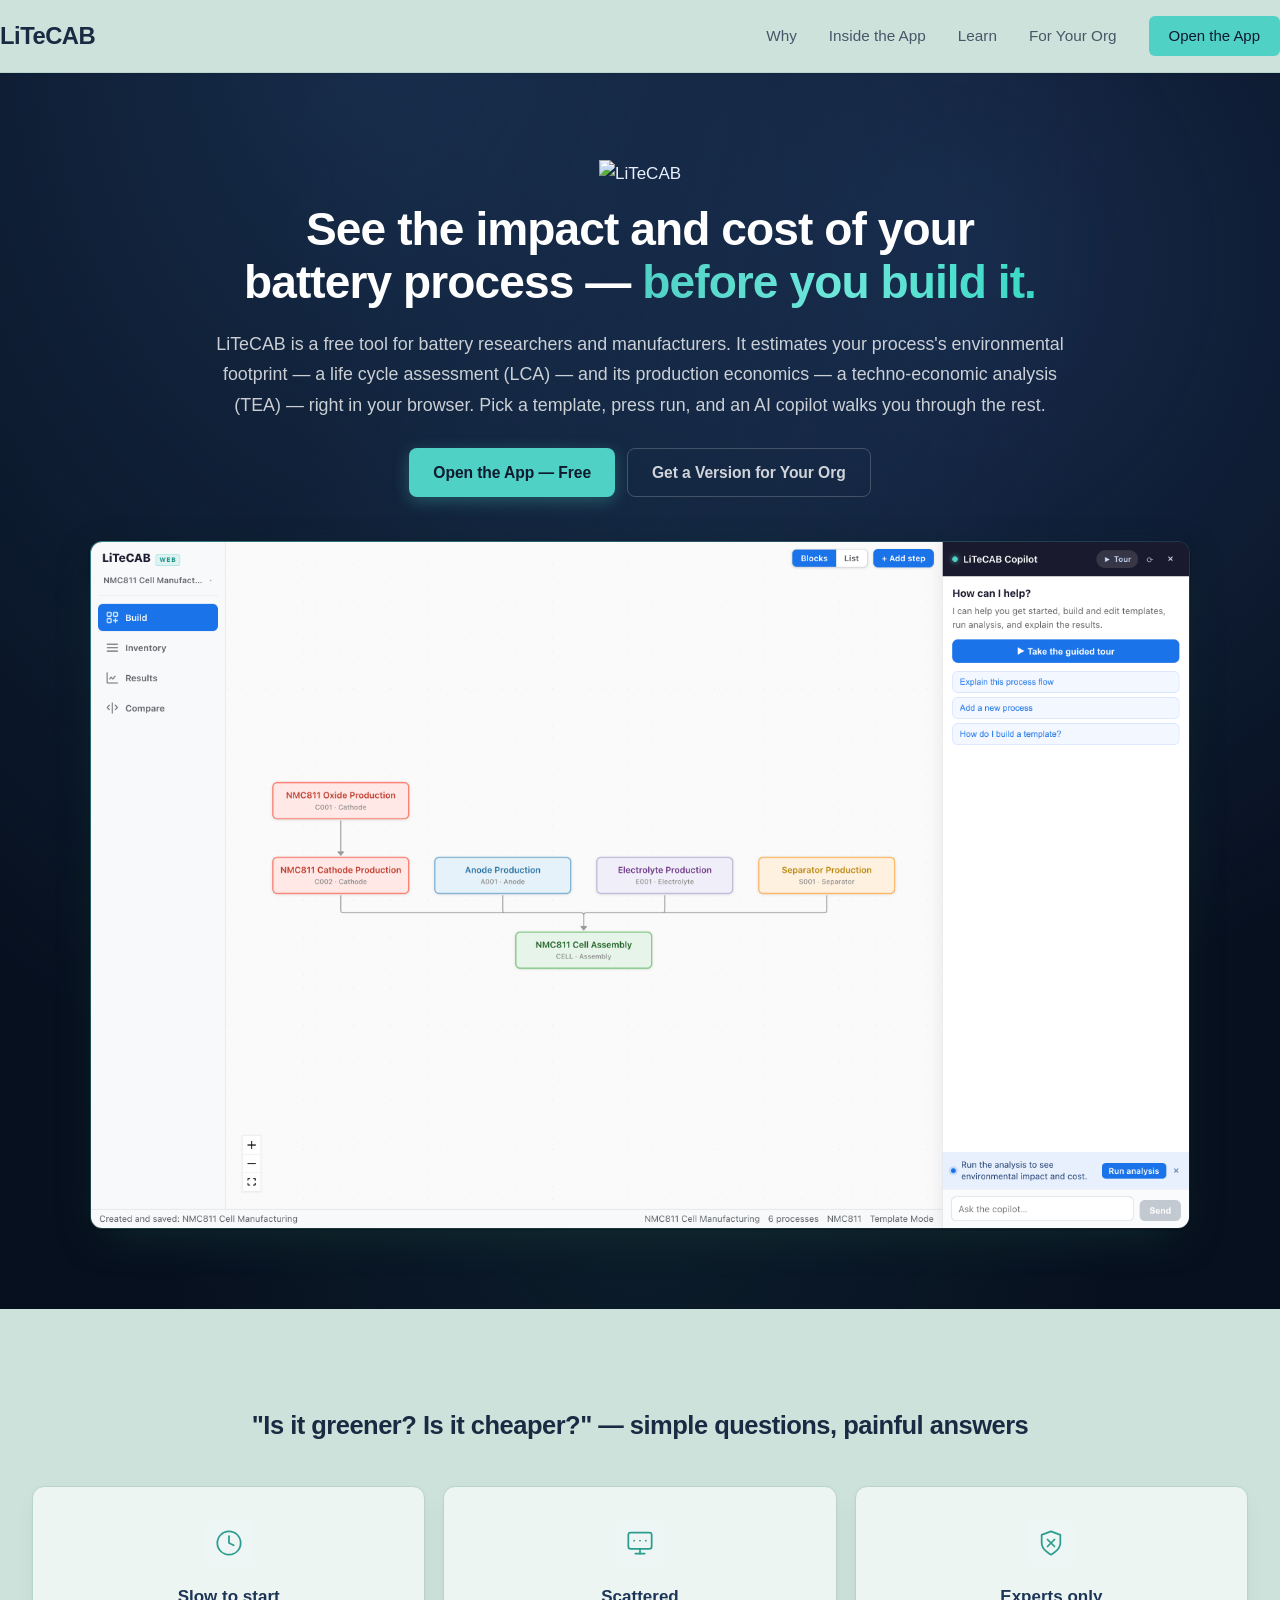
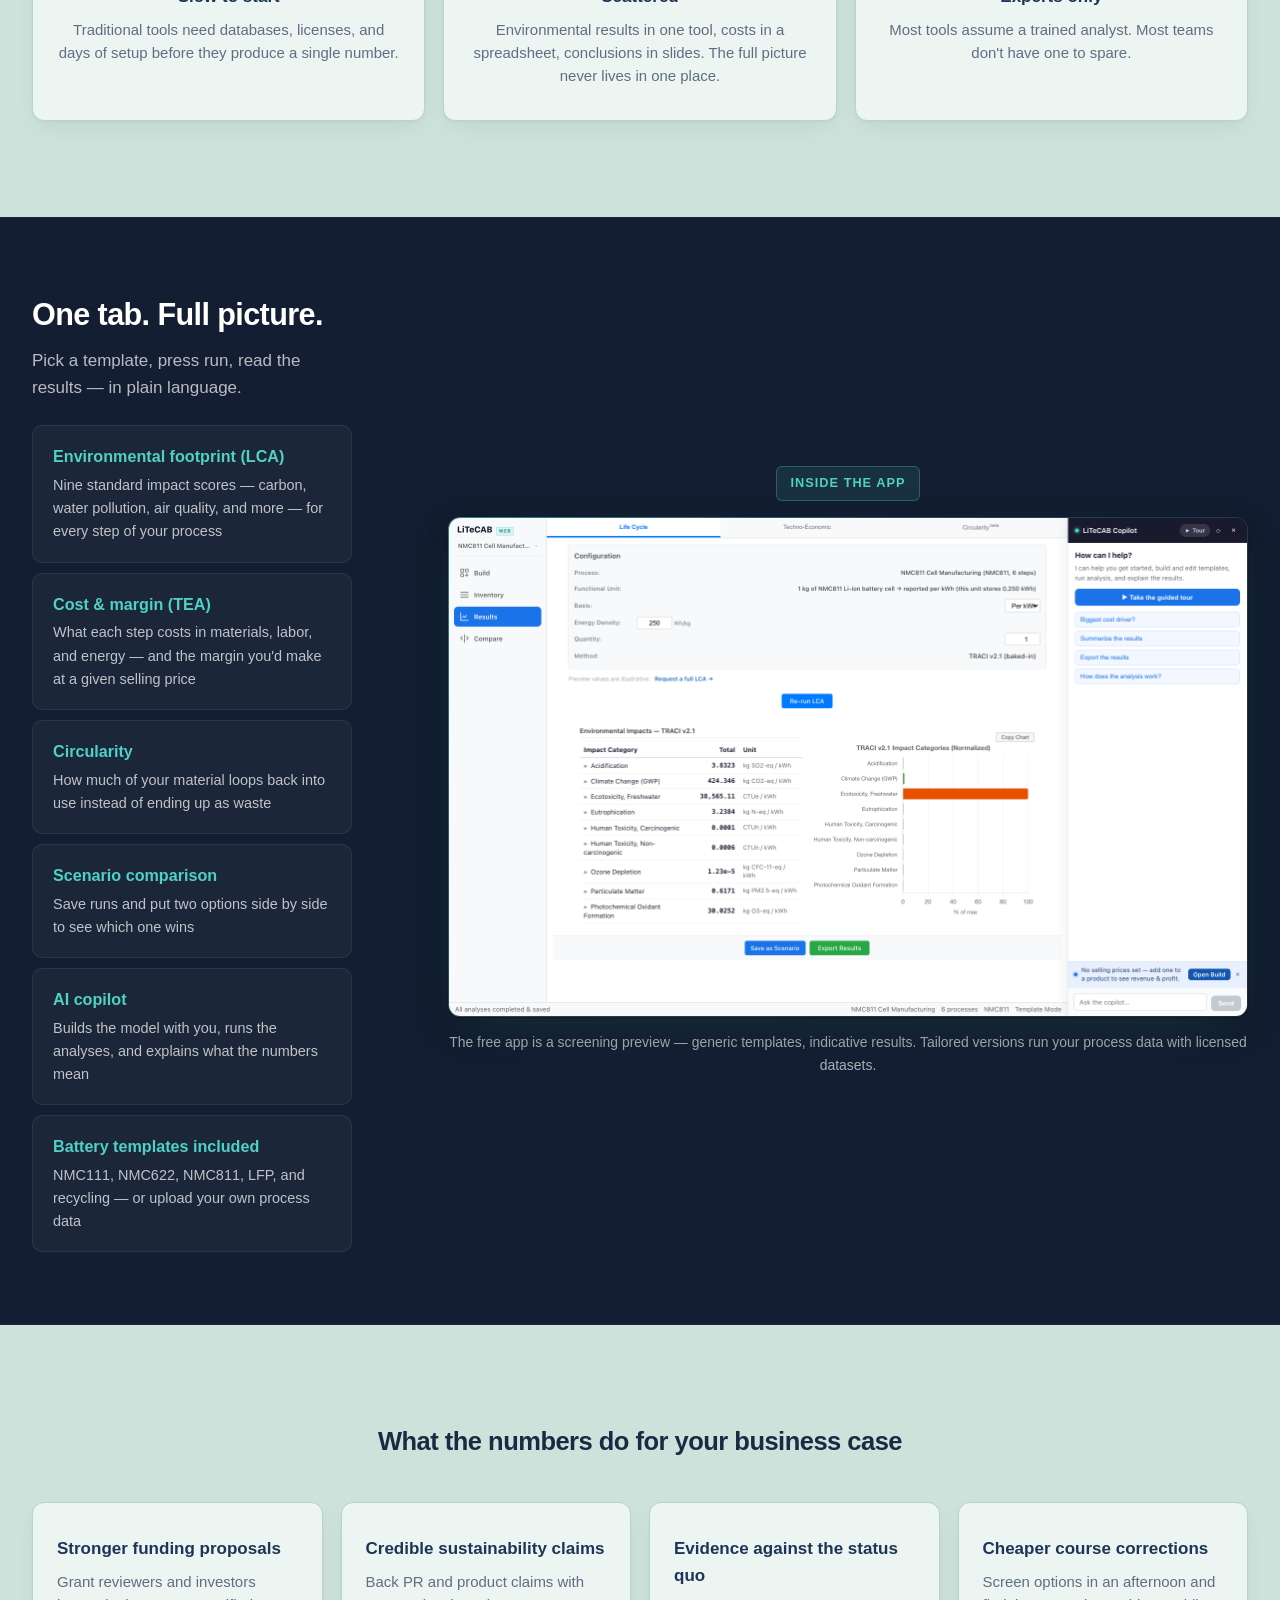
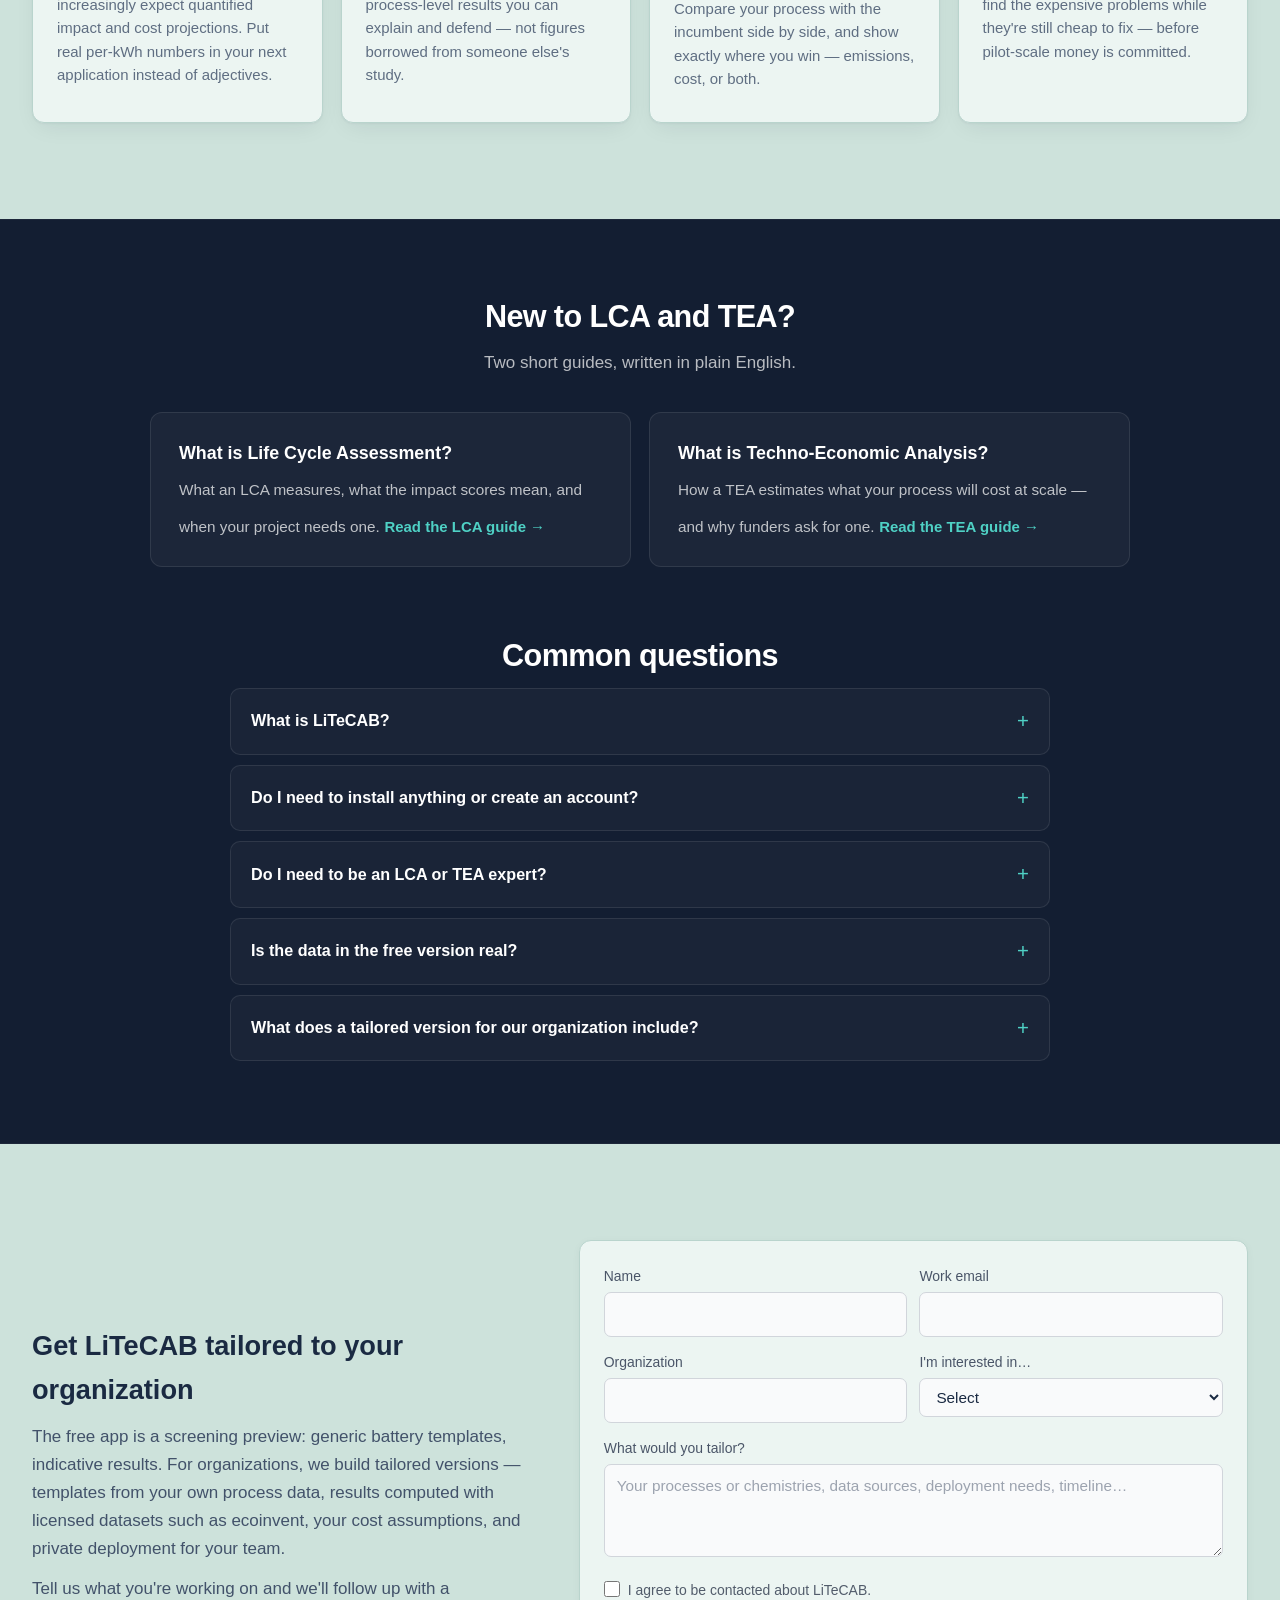
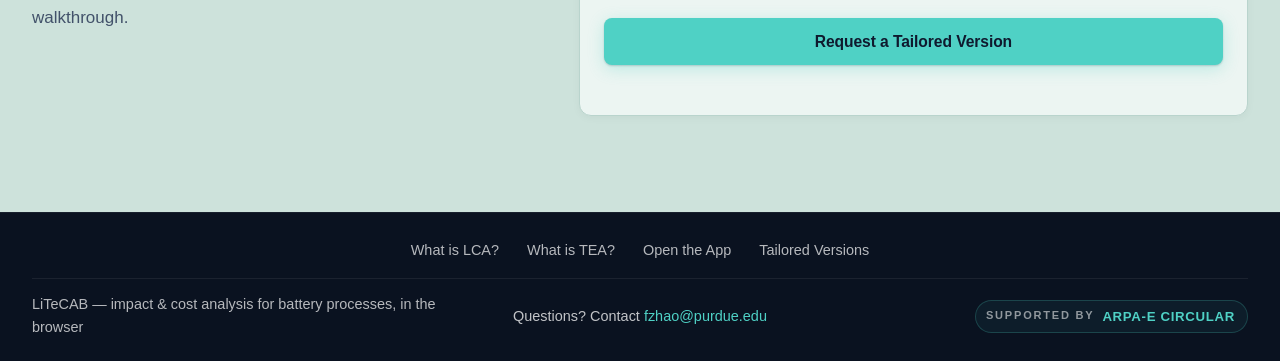
==== commit 0b4e29d4: "Correct data claims: free app is a screening preview, not a full LCA The built-in templates use real" ====
--- a/index.html
+++ b/index.html
@@ -51,12 +51,12 @@
       {
         "@type": "Question",
         "name": "Is the data in the free version real?",
-        "acceptedAnswer": { "@type": "Answer", "text": "The free app uses illustrative demo data: results have realistic structure, but the values are not decision-grade. Organizations that need exact numbers can get a tailored version that runs on full datasets and their own process data." }
+        "acceptedAnswer": { "@type": "Answer", "text": "Partly. The built-in templates are based on real, public data, but they describe generic, high-level battery processes. And because licensed impact databases such as ecoinvent cannot be redistributed in a free web tool, the environmental results are indicative previews rather than decision-grade values." }
       },
       {
         "@type": "Question",
-        "name": "Can we get a version for our organization?",
-        "acceptedAnswer": { "@type": "Answer", "text": "Yes. We build tailored deployments with your process templates and chemistries, full impact datasets, your cost assumptions, and private hosting for your team." }
+        "name": "What does a tailored version for our organization include?",
+        "acceptedAnswer": { "@type": "Answer", "text": "Templates built from your own process data instead of generic ones, results computed through your organization's licensed datasets (for example, ecoinvent), your cost assumptions, and private hosting for your team. That's what turns the free preview's indicative results into decision-grade numbers." }
       }
     ]
   }
@@ -166,7 +166,7 @@
           <div class="shot-frame">
             <img src="assets/app-results.png" alt="LiTeCAB results screen showing an environmental impact table and chart, with the AI copilot suggesting next steps" width="1600" height="1000" loading="lazy">
           </div>
-          <p class="shot-note">The free app ships with illustrative demo data. Tailored versions run on your data.</p>
+          <p class="shot-note">The free app is a screening preview &mdash; generic templates, indicative results. Tailored versions run your process data with licensed datasets.</p>
         </div>
       </div>
     </section>
@@ -230,11 +230,11 @@
           </details>
           <details>
             <summary>Is the data in the free version real?</summary>
-            <p>The free app uses illustrative demo data: results have realistic structure, but the values are not decision-grade. Organizations that need exact numbers can get a <a href="#contact">tailored version</a> that runs on full datasets and their own process data.</p>
-          </details>
-          <details>
-            <summary>Can we get a version for our organization?</summary>
-            <p>Yes. We build tailored deployments with your process templates and chemistries, full impact datasets, your cost assumptions, and private hosting for your team. <a href="#contact">Tell us what you're working on</a>.</p>
+            <p>Partly. The built-in templates are based on real, public data, but they describe generic, high-level battery processes. And because licensed impact databases such as ecoinvent can't be redistributed in a free web tool, the environmental results are indicative previews rather than decision-grade values.</p>
+          </details>
+          <details>
+            <summary>What does a tailored version for our organization include?</summary>
+            <p>Templates built from your own process data instead of generic ones, results computed through your organization's licensed datasets (for example, ecoinvent), your cost assumptions, and private hosting for your team. That's what turns the free preview's indicative results into decision-grade numbers. <a href="#contact">Tell us what you're working on</a>.</p>
           </details>
         </div>
       </div>
@@ -247,9 +247,10 @@
           <div class="cta-text">
             <h2>Get LiTeCAB tailored to your organization</h2>
             <p>
-              The free app is a demo with illustrative data. For organizations, we build
-              tailored versions: your process templates and chemistries, full impact
-              datasets, your cost assumptions, and private deployment for your team.
+              The free app is a screening preview: generic battery templates, indicative
+              results. For organizations, we build tailored versions &mdash; templates from
+              your own process data, results computed with licensed datasets such as
+              ecoinvent, your cost assumptions, and private deployment for your team.
             </p>
             <p style="margin-top: 12px;">
               Tell us what you're working on and we'll follow up with a walkthrough.
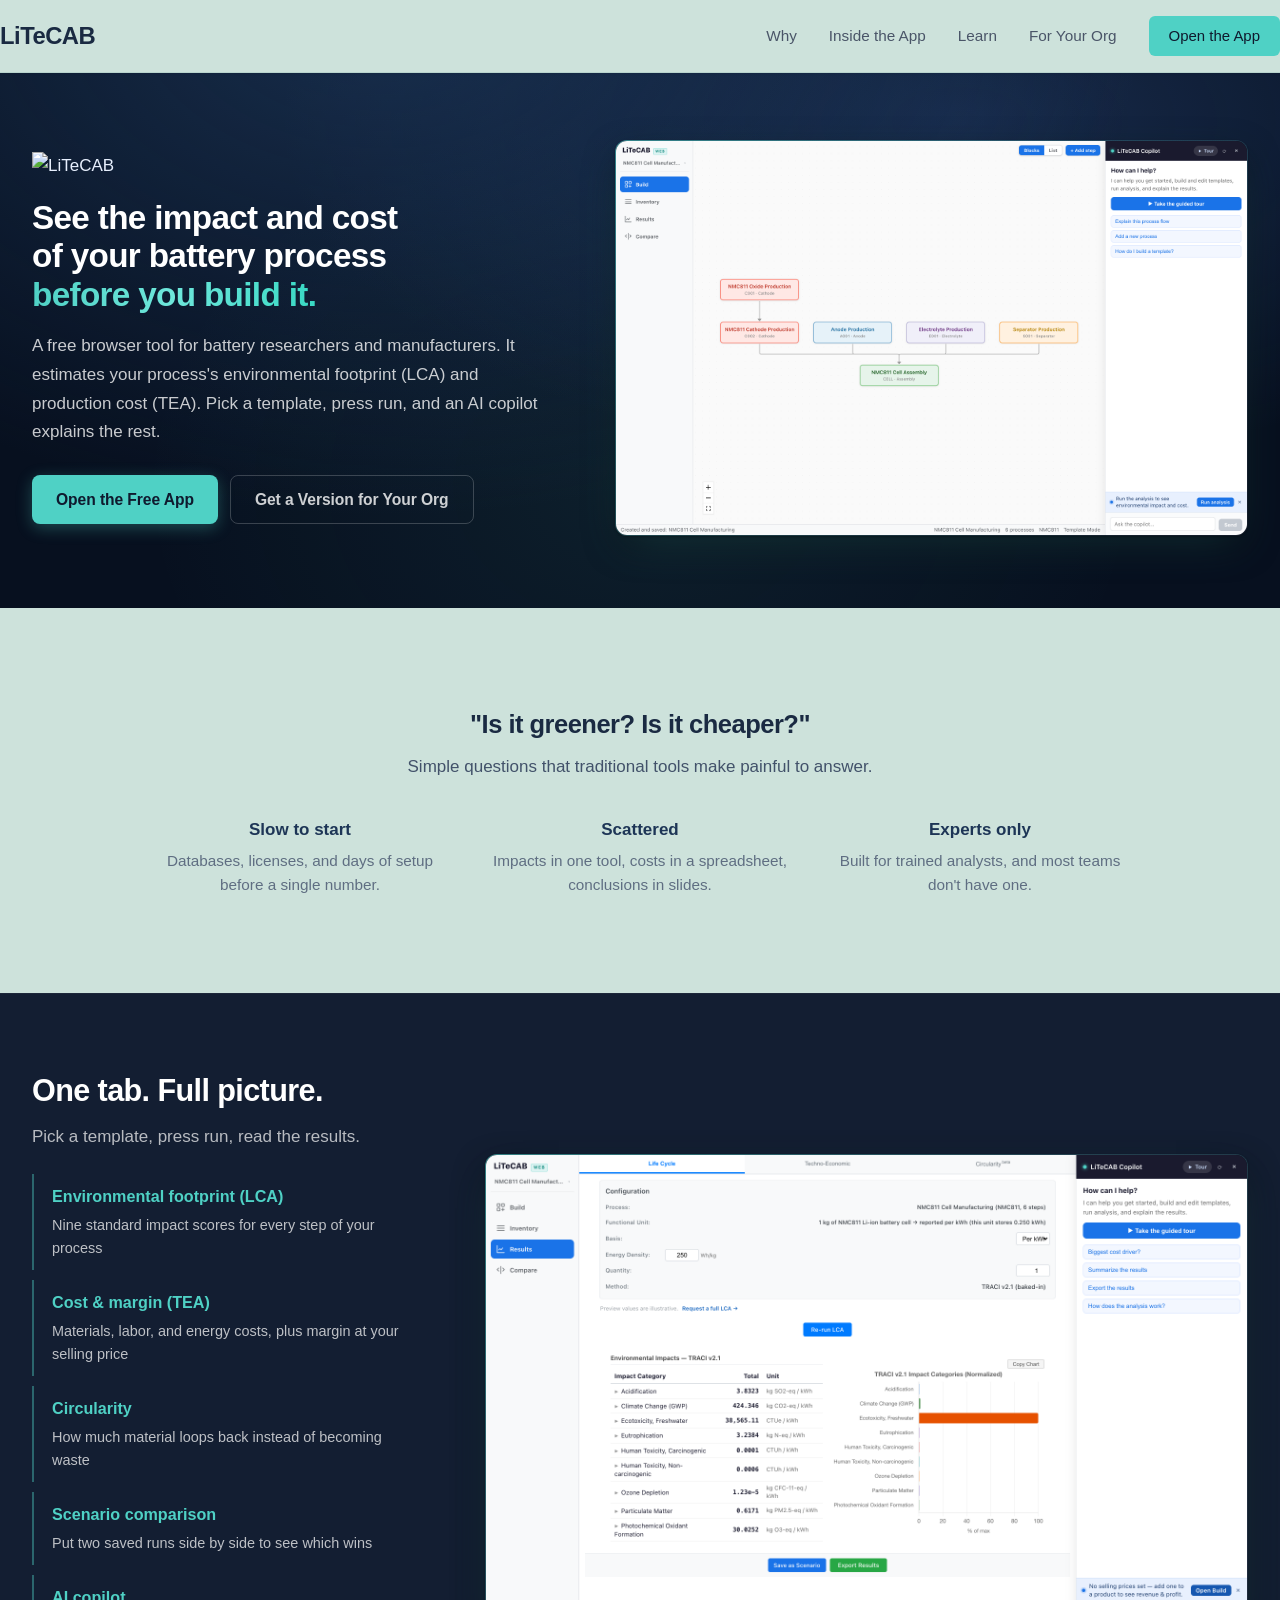
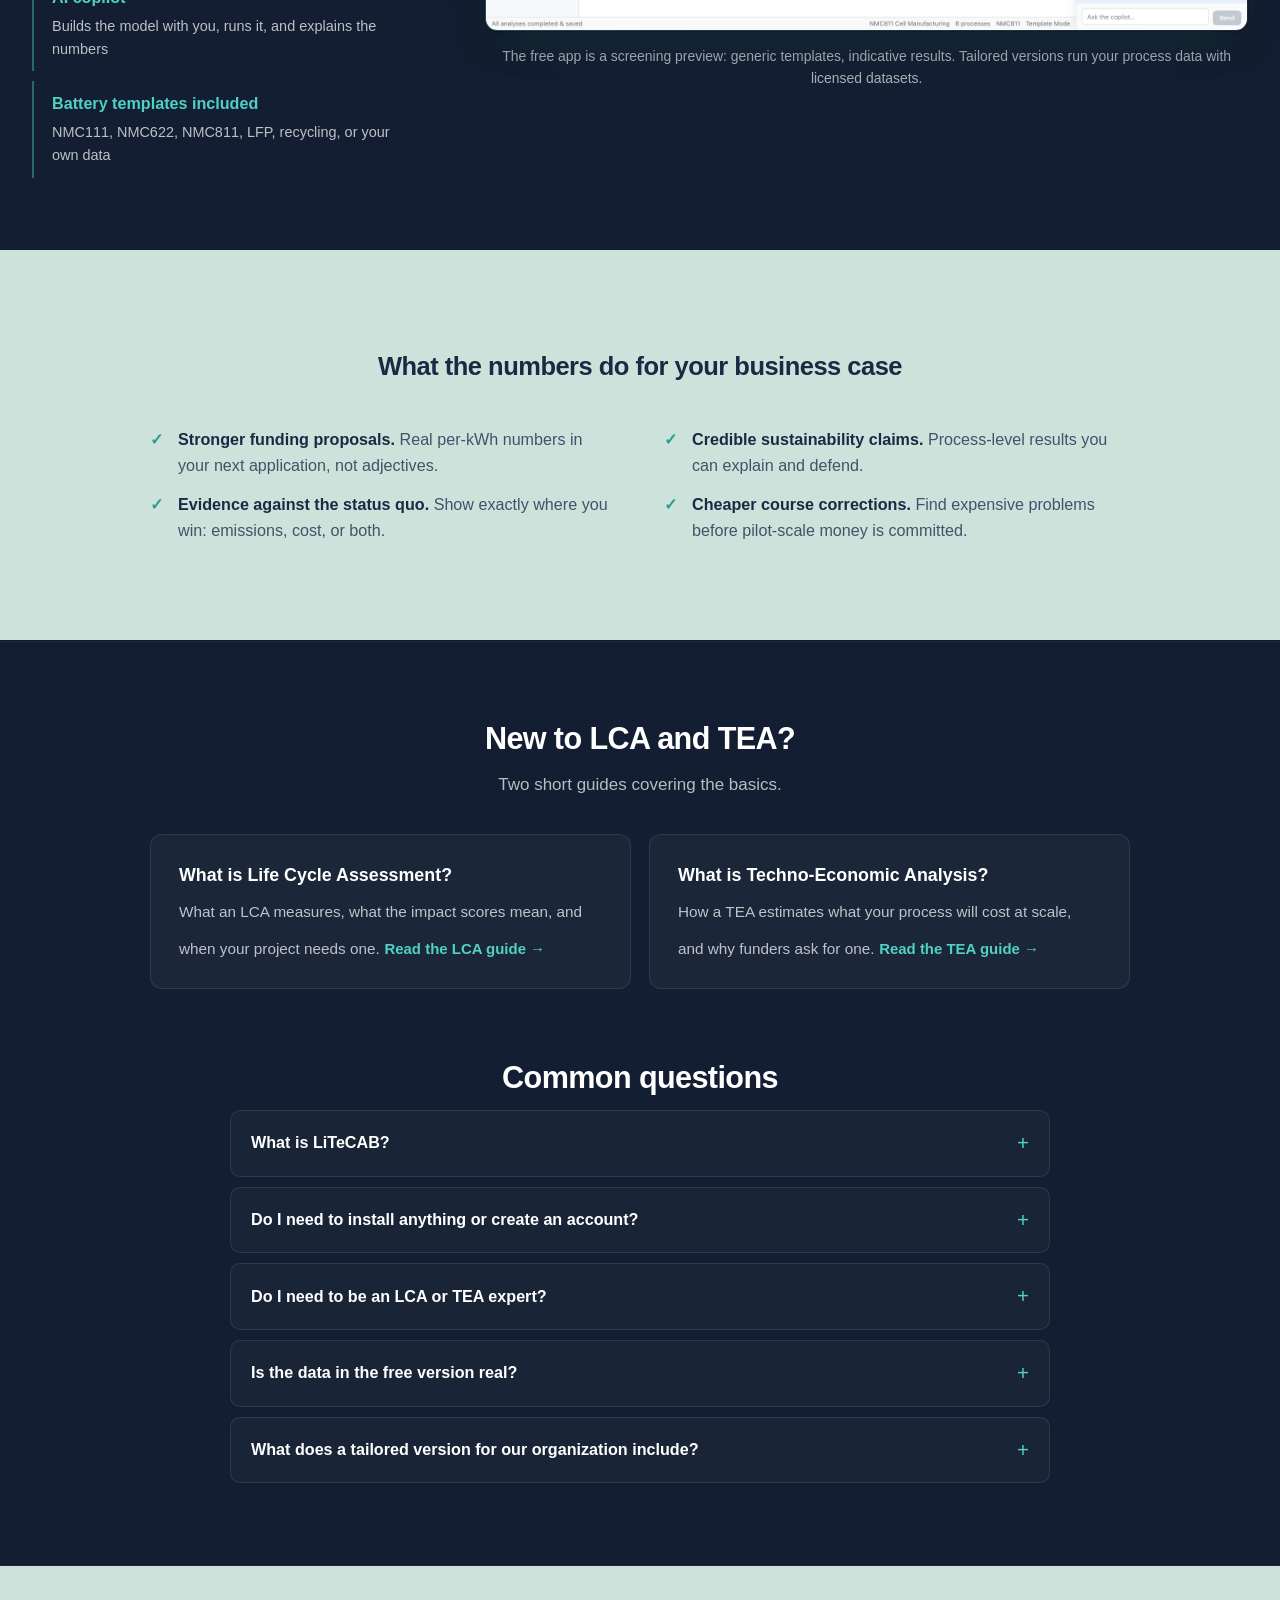
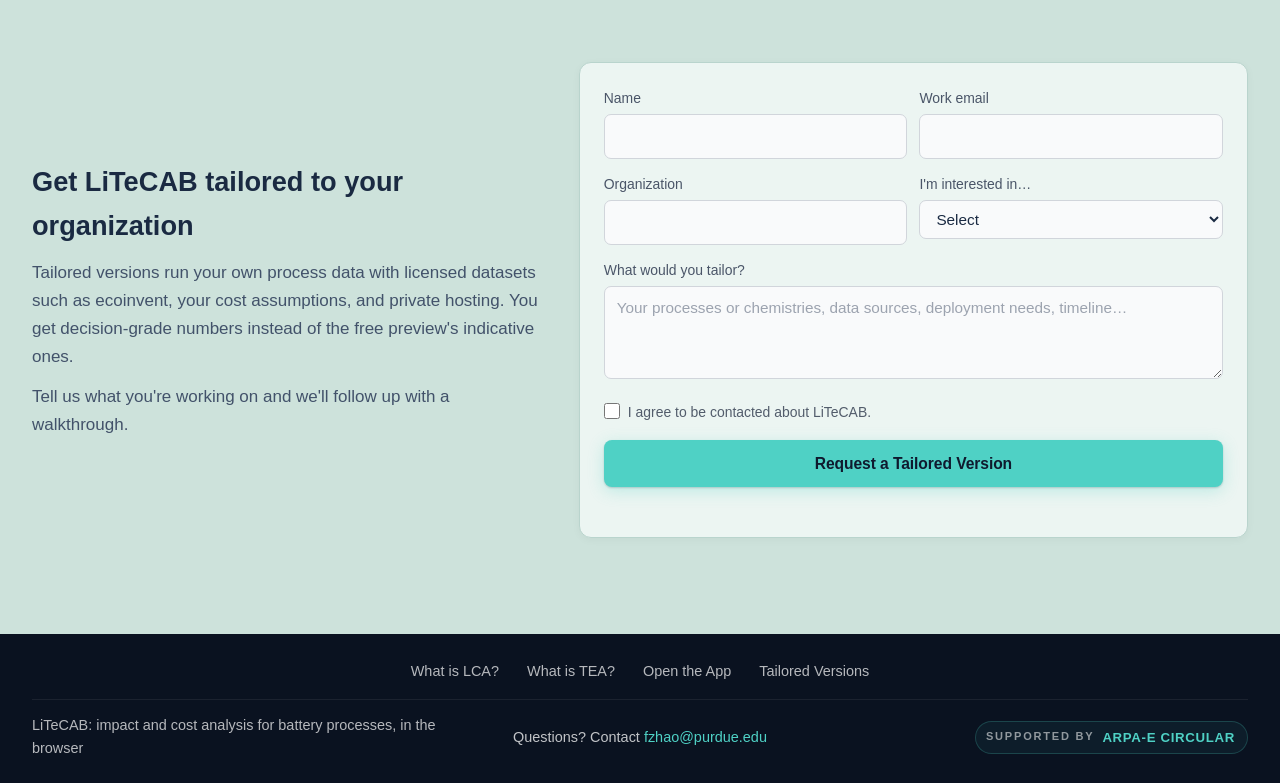
==== commit dc660ebc: "Simplify landing UI and cut AI-cliché copy Rework the hero into a side-by-side layout so the app scr" ====
--- a/index.html
+++ b/index.html
@@ -3,10 +3,10 @@
 <head>
   <meta charset="UTF-8">
   <meta name="viewport" content="width=device-width, initial-scale=1.0">
-  <title>LiTeCAB — See the Impact and Cost of Your Battery Process</title>
-  <meta name="description" content="LiTeCAB is a free browser tool that estimates the environmental footprint (LCA), production cost (TEA), and circularity of battery manufacturing and recycling processes. No installation — an AI copilot guides you. Tailored versions for organizations.">
+  <title>LiTeCAB: See the Impact and Cost of Your Battery Process</title>
+  <meta name="description" content="LiTeCAB is a free browser tool that estimates the environmental footprint (LCA), production cost (TEA), and circularity of battery manufacturing and recycling processes. No installation, and an AI copilot guides you. Tailored versions for organizations.">
   <link rel="canonical" href="https://litecab.github.io/">
-  <meta property="og:title" content="LiTeCAB — See the Impact and Cost of Your Battery Process">
+  <meta property="og:title" content="LiTeCAB: See the Impact and Cost of Your Battery Process">
   <meta property="og:description" content="Free browser tool for battery LCA, TEA, and circularity. Pick a template, press run, compare scenarios. Tailored versions for organizations.">
   <meta property="og:image" content="https://litecab.github.io/assets/app-build.png">
   <link rel="icon" type="image/x-icon" href="favicon.ico">
@@ -46,7 +46,7 @@
       {
         "@type": "Question",
         "name": "Do I need to be an LCA or TEA expert?",
-        "acceptedAnswer": { "@type": "Answer", "text": "No. Ready-made templates and an AI copilot handle the setup, and results come with plain-language explanations. If you can describe your process, you can run an analysis." }
+        "acceptedAnswer": { "@type": "Answer", "text": "No. Ready-made templates and an AI copilot handle the setup, and the copilot explains what each result means." }
       },
       {
         "@type": "Question",
@@ -86,17 +86,18 @@
     <!-- ═══ Hero ═══ -->
     <section class="hero">
       <div class="container hero-inner">
-        <img src="logo.png" alt="LiTeCAB" class="hero-logo">
-        <h1>See the impact and cost of your battery process — <em>before you build it.</em></h1>
-        <p class="hero-desc">
-          LiTeCAB is a free tool for battery researchers and manufacturers. It estimates
-          your process's environmental footprint — a life cycle assessment (LCA) — and its
-          production economics — a techno-economic analysis (TEA) — right in your browser.
-          Pick a template, press run, and an AI copilot walks you through the rest.
-        </p>
-        <div class="hero-btns">
-          <a href="./app/" class="btn btn-primary">Open the App — Free</a>
-          <a href="#contact" class="btn btn-outline">Get a Version for Your Org</a>
+        <div class="hero-copy">
+          <img src="logo.png" alt="LiTeCAB" class="hero-logo">
+          <h1>See the impact and cost of your battery process <em>before you build it.</em></h1>
+          <p class="hero-desc">
+            A free browser tool for battery researchers and manufacturers. It estimates your
+            process's environmental footprint (LCA) and production cost (TEA). Pick a
+            template, press run, and an AI copilot explains the rest.
+          </p>
+          <div class="hero-btns">
+            <a href="./app/" class="btn btn-primary">Open the Free App</a>
+            <a href="#contact" class="btn btn-outline">Get a Version for Your Org</a>
+          </div>
         </div>
         <div class="shot-frame hero-shot">
           <img src="assets/app-build.png" alt="LiTeCAB web app showing a battery manufacturing process diagram with the AI copilot panel open" width="1600" height="1000">
@@ -107,22 +108,20 @@
     <!-- ═══ Problem ═══ -->
     <section class="section section-light" id="problem">
       <div class="container">
-        <h2 class="section-heading">"Is it greener? Is it cheaper?" &mdash; simple questions, painful answers</h2>
-        <div class="cards-row">
-          <div class="card card-center">
-            <div class="card-icon"><svg width="28" height="28" viewBox="0 0 24 24" fill="none" stroke="currentColor" stroke-width="1.5" stroke-linecap="round" stroke-linejoin="round" aria-hidden="true"><circle cx="12" cy="12" r="10"/><polyline points="12 6 12 12 16 14"/></svg></div>
+        <h2 class="section-heading">"Is it greener? Is it cheaper?"</h2>
+        <p class="section-lead">Simple questions that traditional tools make painful to answer.</p>
+        <div class="points-row">
+          <div class="point">
             <h3>Slow to start</h3>
-            <p>Traditional tools need databases, licenses, and days of setup before they produce a single number.</p>
-          </div>
-          <div class="card card-center">
-            <div class="card-icon"><svg width="28" height="28" viewBox="0 0 24 24" fill="none" stroke="currentColor" stroke-width="1.5" stroke-linecap="round" stroke-linejoin="round" aria-hidden="true"><rect x="2" y="3" width="20" height="14" rx="2"/><line x1="8" y1="21" x2="16" y2="21"/><line x1="12" y1="17" x2="12" y2="21"/><line x1="7" y1="10" x2="7" y2="10.01"/><line x1="12" y1="10" x2="12" y2="10.01"/><line x1="17" y1="10" x2="17" y2="10.01"/></svg></div>
+            <p>Databases, licenses, and days of setup before a single number.</p>
+          </div>
+          <div class="point">
             <h3>Scattered</h3>
-            <p>Environmental results in one tool, costs in a spreadsheet, conclusions in slides. The full picture never lives in one place.</p>
-          </div>
-          <div class="card card-center">
-            <div class="card-icon"><svg width="28" height="28" viewBox="0 0 24 24" fill="none" stroke="currentColor" stroke-width="1.5" stroke-linecap="round" stroke-linejoin="round" aria-hidden="true"><path d="M12 22s8-4 8-10V5l-8-3-8 3v7c0 6 8 10 8 10z"/><line x1="9" y1="9" x2="15" y2="15"/><line x1="15" y1="9" x2="9" y2="15"/></svg></div>
+            <p>Impacts in one tool, costs in a spreadsheet, conclusions in slides.</p>
+          </div>
+          <div class="point">
             <h3>Experts only</h3>
-            <p>Most tools assume a trained analyst. Most teams don't have one to spare.</p>
+            <p>Built for trained analysts, and most teams don't have one.</p>
           </div>
         </div>
       </div>
@@ -133,40 +132,39 @@
       <div class="container solution-grid">
         <div class="solution-left">
           <h2 class="section-heading">One tab. Full picture.</h2>
-          <p class="section-lead">Pick a template, press run, read the results — in plain language.</p>
+          <p class="section-lead">Pick a template, press run, read the results.</p>
           <div class="features">
             <div class="feat">
               <strong>Environmental footprint (LCA)</strong>
-              <span>Nine standard impact scores — carbon, water pollution, air quality, and more — for every step of your process</span>
+              <span>Nine standard impact scores for every step of your process</span>
             </div>
             <div class="feat">
               <strong>Cost &amp; margin (TEA)</strong>
-              <span>What each step costs in materials, labor, and energy — and the margin you'd make at a given selling price</span>
+              <span>Materials, labor, and energy costs, plus margin at your selling price</span>
             </div>
             <div class="feat">
               <strong>Circularity</strong>
-              <span>How much of your material loops back into use instead of ending up as waste</span>
+              <span>How much material loops back instead of becoming waste</span>
             </div>
             <div class="feat">
               <strong>Scenario comparison</strong>
-              <span>Save runs and put two options side by side to see which one wins</span>
+              <span>Put two saved runs side by side to see which wins</span>
             </div>
             <div class="feat">
               <strong>AI copilot</strong>
-              <span>Builds the model with you, runs the analyses, and explains what the numbers mean</span>
+              <span>Builds the model with you, runs it, and explains the numbers</span>
             </div>
             <div class="feat">
               <strong>Battery templates included</strong>
-              <span>NMC111, NMC622, NMC811, LFP, and recycling — or upload your own process data</span>
+              <span>NMC111, NMC622, NMC811, LFP, recycling, or your own data</span>
             </div>
           </div>
         </div>
         <div class="solution-right">
-          <span class="video-badge-btn">Inside the App</span>
           <div class="shot-frame">
             <img src="assets/app-results.png" alt="LiTeCAB results screen showing an environmental impact table and chart, with the AI copilot suggesting next steps" width="1600" height="1000" loading="lazy">
           </div>
-          <p class="shot-note">The free app is a screening preview &mdash; generic templates, indicative results. Tailored versions run your process data with licensed datasets.</p>
+          <p class="shot-note">The free app is a screening preview: generic templates, indicative results. Tailored versions run your process data with licensed datasets.</p>
         </div>
       </div>
     </section>
@@ -175,24 +173,12 @@
     <section class="section section-light" id="benefits">
       <div class="container">
         <h2 class="section-heading">What the numbers do for your business case</h2>
-        <div class="cards-row cards-4">
-          <div class="card">
-            <h3>Stronger funding proposals</h3>
-            <p>Grant reviewers and investors increasingly expect quantified impact and cost projections. Put real per-kWh numbers in your next application instead of adjectives.</p>
-          </div>
-          <div class="card">
-            <h3>Credible sustainability claims</h3>
-            <p>Back PR and product claims with process-level results you can explain and defend — not figures borrowed from someone else's study.</p>
-          </div>
-          <div class="card">
-            <h3>Evidence against the status quo</h3>
-            <p>Compare your process with the incumbent side by side, and show exactly where you win — emissions, cost, or both.</p>
-          </div>
-          <div class="card">
-            <h3>Cheaper course corrections</h3>
-            <p>Screen options in an afternoon and find the expensive problems while they're still cheap to fix — before pilot-scale money is committed.</p>
-          </div>
-        </div>
+        <ul class="benefits-list">
+          <li><strong>Stronger funding proposals.</strong> Real per-kWh numbers in your next application, not adjectives.</li>
+          <li><strong>Credible sustainability claims.</strong> Process-level results you can explain and defend.</li>
+          <li><strong>Evidence against the status quo.</strong> Show exactly where you win: emissions, cost, or both.</li>
+          <li><strong>Cheaper course corrections.</strong> Find expensive problems before pilot-scale money is committed.</li>
+        </ul>
       </div>
     </section>
 
@@ -200,7 +186,7 @@
     <section class="section section-alt" id="learn">
       <div class="container">
         <h2 class="section-heading">New to LCA and TEA?</h2>
-        <p class="section-lead">Two short guides, written in plain English.</p>
+        <p class="section-lead">Two short guides covering the basics.</p>
         <div class="learn-cards">
           <a class="learn-card" href="./lca.html">
             <strong>What is Life Cycle Assessment?</strong>
@@ -209,7 +195,7 @@
           </a>
           <a class="learn-card" href="./tea.html">
             <strong>What is Techno-Economic Analysis?</strong>
-            <span>How a TEA estimates what your process will cost at scale — and why funders ask for one.</span>
+            <span>How a TEA estimates what your process will cost at scale, and why funders ask for one.</span>
             <span class="learn-more">Read the TEA guide &rarr;</span>
           </a>
         </div>
@@ -226,7 +212,7 @@
           </details>
           <details>
             <summary>Do I need to be an LCA or TEA expert?</summary>
-            <p>No. Ready-made templates and an AI copilot handle the setup, and results come with plain-language explanations. If you can describe your process, you can run an analysis.</p>
+            <p>No. Ready-made templates and an AI copilot handle the setup, and the copilot explains what each result means.</p>
           </details>
           <details>
             <summary>Is the data in the free version real?</summary>
@@ -247,10 +233,9 @@
           <div class="cta-text">
             <h2>Get LiTeCAB tailored to your organization</h2>
             <p>
-              The free app is a screening preview: generic battery templates, indicative
-              results. For organizations, we build tailored versions &mdash; templates from
-              your own process data, results computed with licensed datasets such as
-              ecoinvent, your cost assumptions, and private deployment for your team.
+              Tailored versions run your own process data with licensed datasets such as
+              ecoinvent, your cost assumptions, and private hosting. You get decision-grade
+              numbers instead of the free preview's indicative ones.
             </p>
             <p style="margin-top: 12px;">
               Tell us what you're working on and we'll follow up with a walkthrough.
@@ -309,7 +294,7 @@
         <a href="#contact">Tailored Versions</a>
       </nav>
       <div class="footer-row">
-        <p class="footer-tagline">LiTeCAB &mdash; impact &amp; cost analysis for battery processes, in the browser</p>
+        <p class="footer-tagline">LiTeCAB: impact and cost analysis for battery processes, in the browser</p>
         <p class="footer-questions">
           Questions? Contact <a href="mailto:fzhao@purdue.edu">fzhao@purdue.edu</a>
         </p>
--- a/styles.css
+++ b/styles.css
@@ -121,8 +121,7 @@
 .hero {
   position: relative;
   overflow: hidden;
-  padding: 160px 0 80px;
-  text-align: center;
+  padding: 140px 0 72px;
   background:
     radial-gradient(ellipse at 30% 0%, rgba(30,58,95,0.7) 0%, transparent 60%),
     radial-gradient(ellipse at 75% 20%, rgba(42,74,127,0.45) 0%, transparent 50%),
@@ -130,24 +129,28 @@
     #07101f;
 }
 
-.hero-inner { position: relative; z-index: 1; max-width: 100%; margin: 0 auto; }
+.hero-inner {
+  position: relative;
+  z-index: 1;
+  display: grid;
+  grid-template-columns: 1fr 1.2fr;
+  gap: 56px;
+  align-items: center;
+}
 
 .hero-logo {
-  height: 150px;
-  margin-bottom: 16px;
+  height: 64px;
+  margin-bottom: 20px;
 }
 
 .hero h1 {
-  font-size: clamp(2.2rem, 3.6vw, 2.9rem);
+  font-size: clamp(1.9rem, 2.6vw, 2.5rem);
   font-weight: 700;
   line-height: 1.15;
   letter-spacing: -0.02em;
   text-wrap: balance;
-  margin-bottom: 20px;
-  color: #fff;
-  max-width: 1000px;
-  margin-left: auto;
-  margin-right: auto;
+  margin-bottom: 18px;
+  color: #fff;
 }
 
 .hero h1 em {
@@ -160,16 +163,15 @@
 }
 
 .hero-desc {
-  font-size: 1.05rem;
+  font-size: 1rem;
   color: rgba(255,255,255,0.78);
-  max-width: 860px;
-  margin: 0 auto 28px;
+  margin: 0 0 28px;
   line-height: 1.7;
 }
 
 .hero-btns {
-  display: flex; gap: 12px; justify-content: center;
-  margin-bottom: 20px;
+  display: flex; gap: 12px;
+  flex-wrap: wrap;
 }
 
 
@@ -258,6 +260,11 @@
   margin-bottom: 40px;
 }
 
+.section-light .section-lead {
+  color: #42526a;
+  margin-top: -32px;
+}
+
 .section-light .cta-text h2 {
   color: #1a2a42 !important;
 }
@@ -302,67 +309,63 @@
   color: #525c6b;
 }
 
-/* ── Problem cards ── */
-.cards-row {
+/* ── Problem points (plain, no cards) ── */
+.points-row {
   display: grid;
   grid-template-columns: repeat(3, 1fr);
-  gap: 18px;
-}
-
-.card {
-  background: #ecf5f2;
-  border: 1px solid #b9d4cd;
-  border-radius: 12px;
-  padding: 32px 24px;
+  gap: 40px;
+  max-width: 980px;
+  margin: 0 auto;
   text-align: center;
-  box-shadow:
-    0 1px 2px rgba(15,26,46,0.04),
-    0 8px 24px -8px rgba(15,26,46,0.10);
-  transition: transform 0.25s ease, box-shadow 0.25s ease, border-color 0.25s ease;
-}
-.card:hover {
-  transform: translateY(-3px);
-  border-color: #9ec7be;
-  box-shadow:
-    0 2px 4px rgba(15,26,46,0.06),
-    0 16px 36px -10px rgba(15,26,46,0.18);
-}
-
-.card-icon {
-  display: flex; align-items: center; justify-content: center;
-  width: 48px; height: 48px;
-  margin: 0 auto 16px;
-  background: #eef6f5;
-  border-radius: 10px;
-  color: #2a9d8f;
-  transition: background 0.25s ease, color 0.25s ease, transform 0.25s ease;
-}
-.card:hover .card-icon {
-  background: #2a9d8f;
-  color: #fff;
-  transform: scale(1.06);
-}
-
-.card h3 {
+}
+
+.point h3 {
   font-size: 1rem;
   font-weight: 600;
-  margin-bottom: 8px;
+  margin-bottom: 6px;
   color: #1d3556;
 }
 
-.card p {
-  font-size: 0.88rem;
+.point p {
+  font-size: 0.9rem;
   color: #5f6e82;
   line-height: 1.55;
 }
+
+/* ── Benefits checklist (plain, no cards) ── */
+.benefits-list {
+  list-style: none;
+  display: grid;
+  grid-template-columns: 1fr 1fr;
+  gap: 14px 48px;
+  max-width: 980px;
+  margin: 0 auto;
+}
+
+.benefits-list li {
+  position: relative;
+  padding-left: 28px;
+  font-size: 0.95rem;
+  color: #42526a;
+  line-height: 1.6;
+}
+
+.benefits-list li::before {
+  content: "✓";
+  position: absolute;
+  left: 0;
+  color: #2a9d8f;
+  font-weight: 700;
+}
+
+.benefits-list strong { color: #1a2a42; }
 
 /* ── Solution grid ── */
 .solution-grid {
   display: grid !important;
-  grid-template-columns: 1fr 2.5fr !important;
-  gap: 96px;
+  grid-template-columns: 1fr 2fr !important;
+  gap: 72px;
   align-items: center;
-  min-height: 700px;
 }
 
 .solution-left {
@@ -383,20 +386,6 @@
   display: flex;
   flex-direction: column;
   align-items: center;
-}
-
-.video-badge-btn {
-  display: inline-block;
-  font-size: 0.75rem;
-  font-weight: 600;
-  text-transform: uppercase;
-  letter-spacing: 1px;
-  color: #4fd1c5;
-  background: rgba(79,209,197,0.1);
-  border: 1px solid rgba(79,209,197,0.3);
-  padding: 6px 14px;
-  border-radius: 6px;
-  margin-bottom: 16px;
 }
 
 /* ── Features ── */
@@ -408,10 +397,8 @@
 
 .feat {
   display: flex; flex-direction: column;
-  background: rgba(255,255,255,0.04);
-  border: 1px solid rgba(255,255,255,0.07);
-  border-radius: 10px;
-  padding: 18px 20px;
+  padding: 10px 0 10px 18px;
+  border-left: 2px solid rgba(79,209,197,0.4);
 }
 
 .feat strong {
@@ -448,10 +435,7 @@
   background: #0a1220;
 }
 
-.hero-shot {
-  max-width: 1100px;
-  margin: 44px auto 0;
-}
+.hero-shot { margin: 0; }
 
 .shot-note {
   margin-top: 14px;
@@ -611,11 +595,19 @@
   .solution-grid { gap: 48px; }
 }
 
+@media (max-width: 960px) {
+  .hero-inner { grid-template-columns: 1fr; gap: 36px; text-align: center; }
+  .hero-desc { max-width: 640px; margin-left: auto; margin-right: auto; }
+  .hero-btns { justify-content: center; }
+  .hero-shot { max-width: 640px; margin: 0 auto; }
+}
+
 @media (max-width: 768px) {
-  .hero { padding: 130px 0 60px; }
-  .hero-logo { height: 160px; }
+  .hero { padding: 120px 0 56px; }
+  .hero-logo { height: 48px; }
   .hero h1 { font-size: 1.8rem; white-space: normal; }
-  .cards-row { grid-template-columns: 1fr; }
+  .points-row { grid-template-columns: 1fr; gap: 24px; }
+  .benefits-list { grid-template-columns: 1fr; }
   .solution-grid { grid-template-columns: 1fr !important; gap: 32px; min-height: auto; }
   .solution-left .section-heading,
   .solution-left .section-lead { text-align: center; }
@@ -661,11 +653,6 @@
   html { scroll-behavior: auto; }
 }
 
-/* ── Benefits (4-up cards) ── */
-.cards-4 { grid-template-columns: repeat(4, 1fr); }
-.card { text-align: left; }
-.card-center { text-align: center; }
-
 /* ── Learn strip ── */
 .learn-cards {
   display: grid;
@@ -872,12 +859,7 @@
 }
 .article-cta .hero-btns { margin-bottom: 0; }
 
-@media (max-width: 1200px) {
-  .cards-4 { grid-template-columns: repeat(2, 1fr); }
-}
-
 @media (max-width: 768px) {
-  .cards-4 { grid-template-columns: 1fr; }
   .learn-cards { grid-template-columns: 1fr; }
   .article { padding: 16px 24px 56px; }
   .article-hero { padding: 120px 0 28px; }
